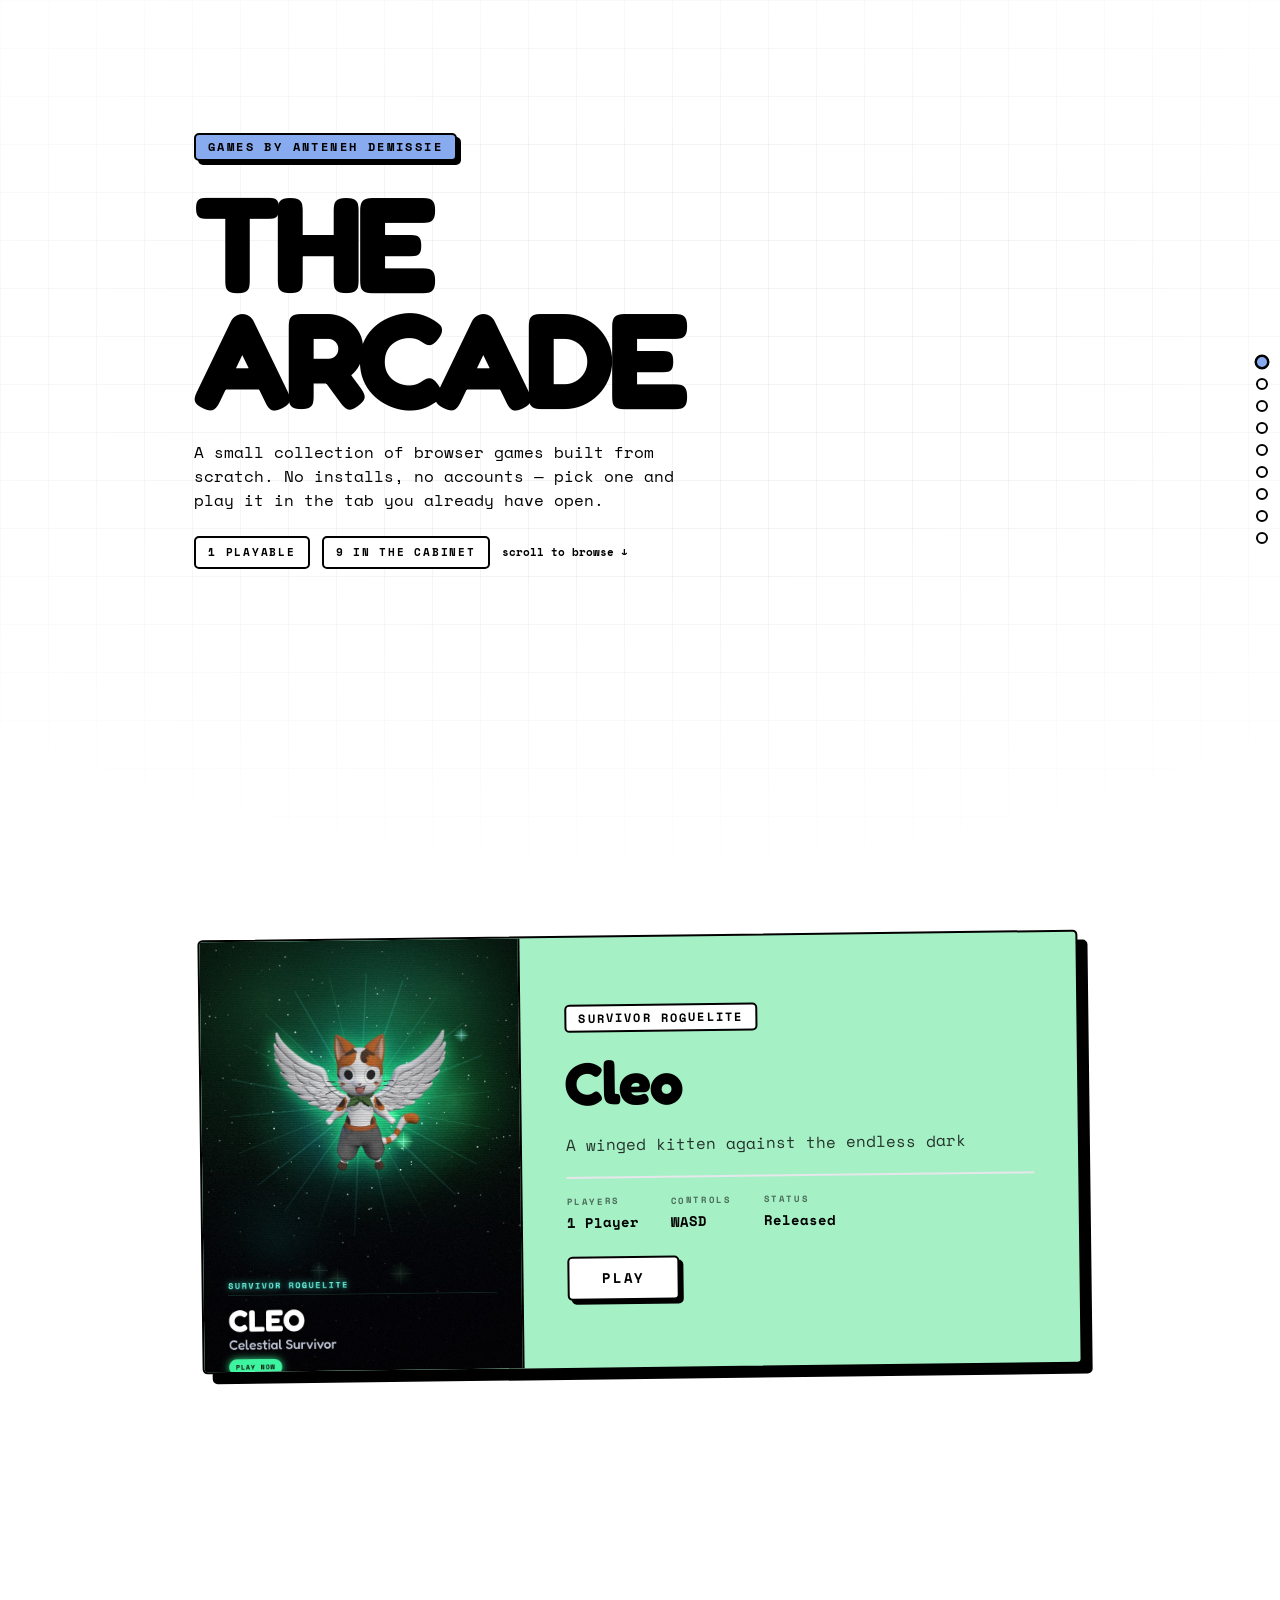
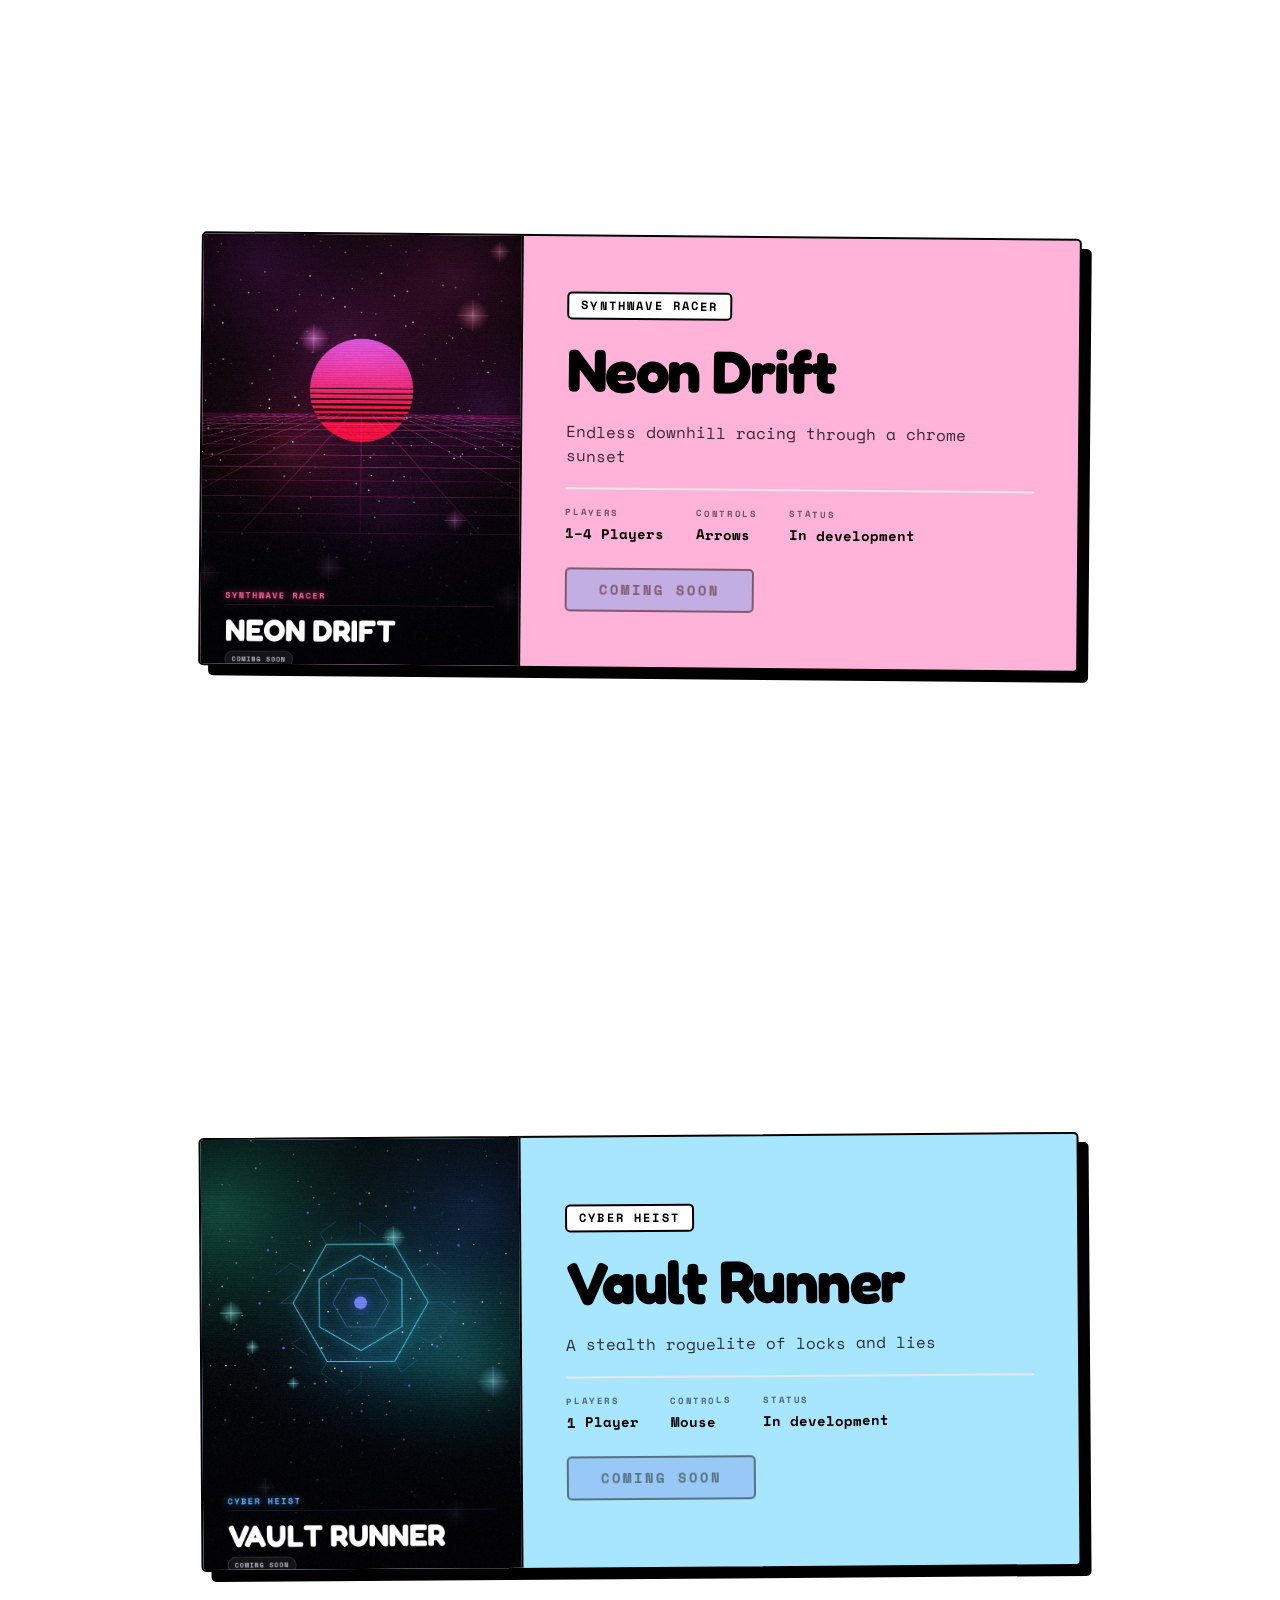
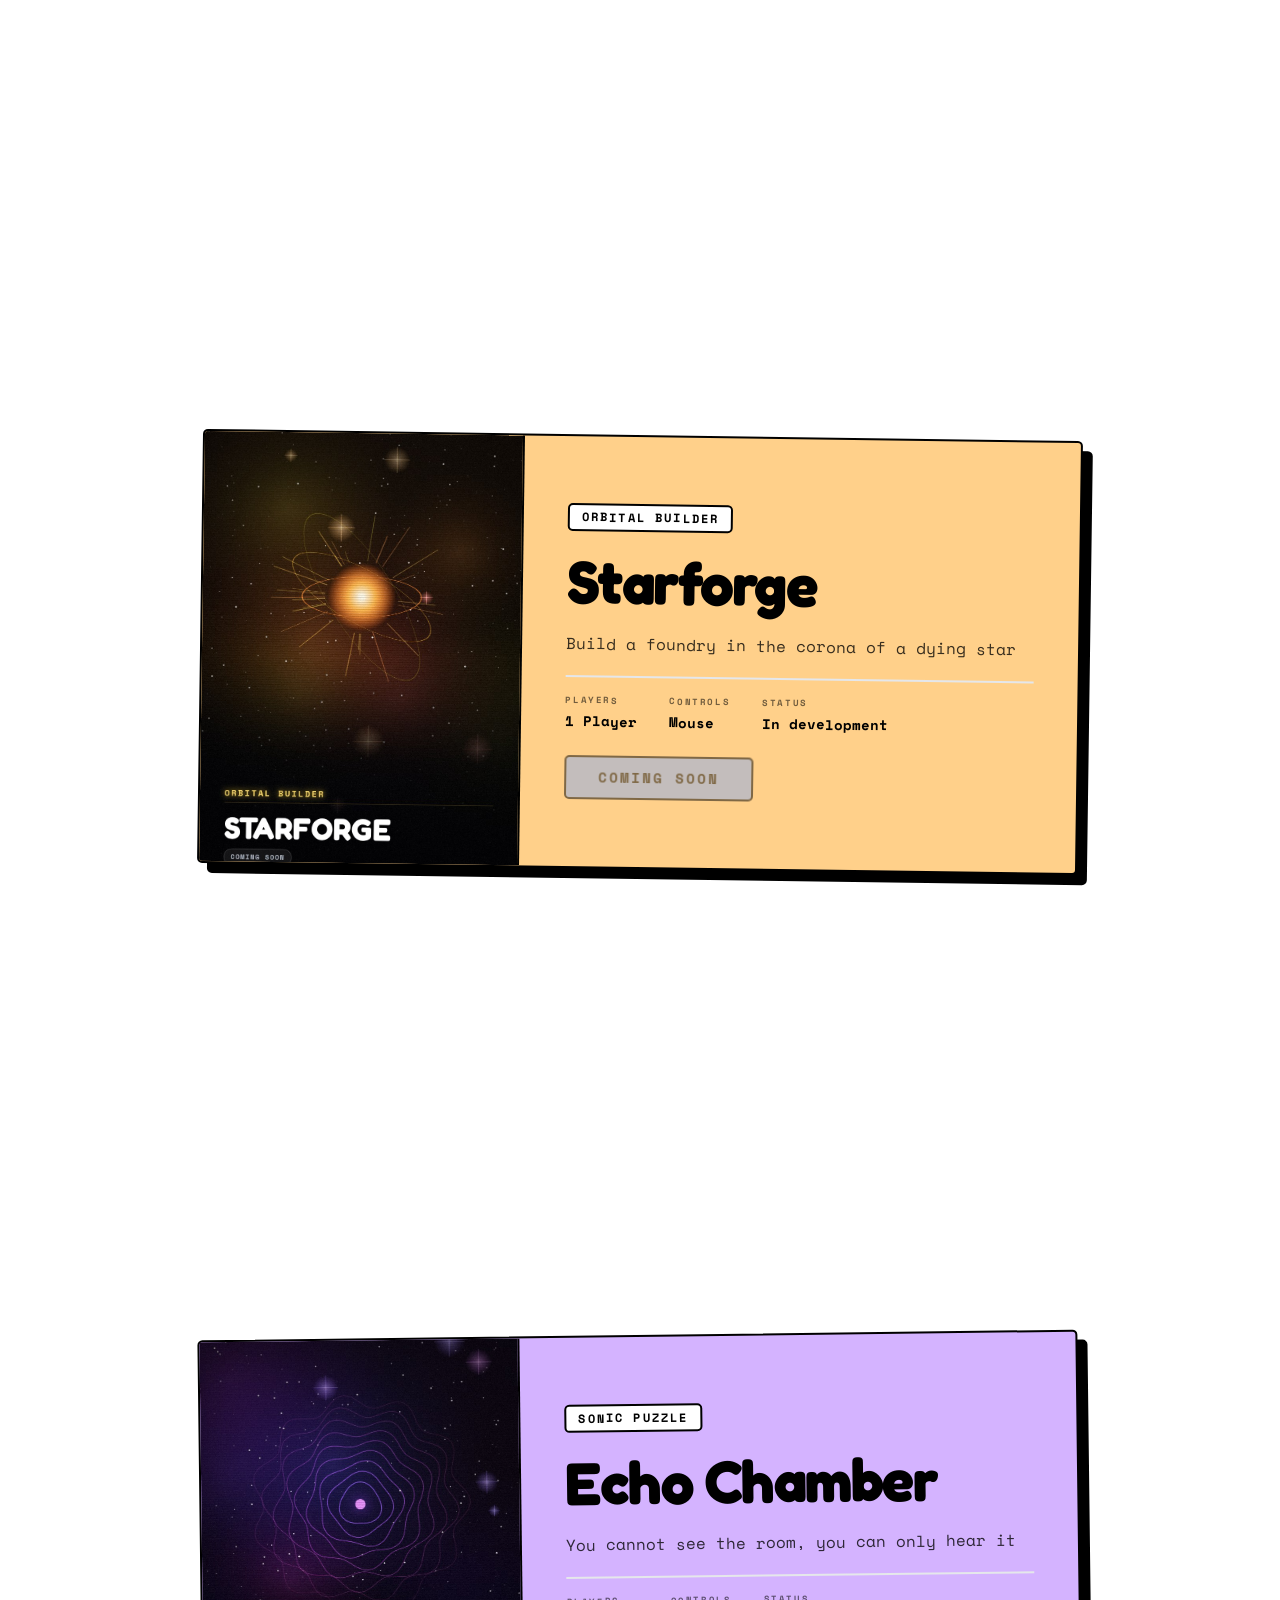
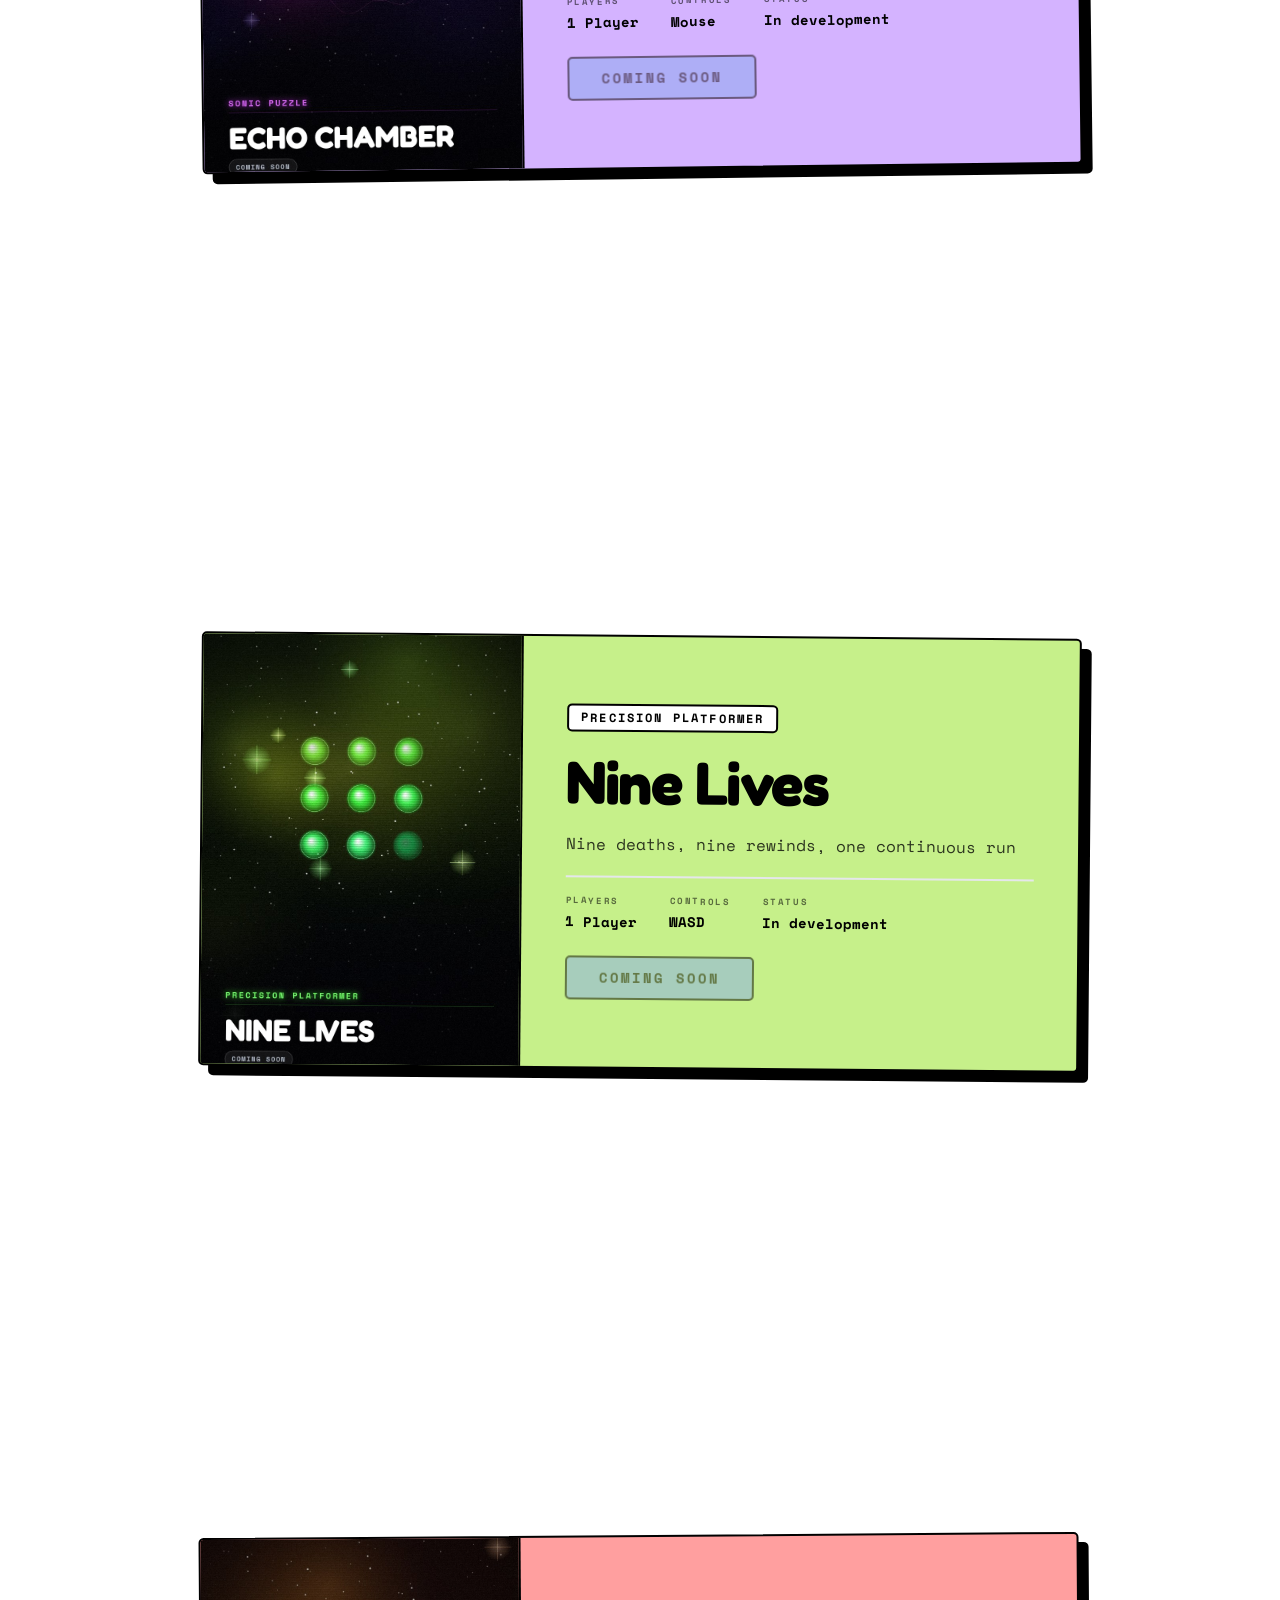
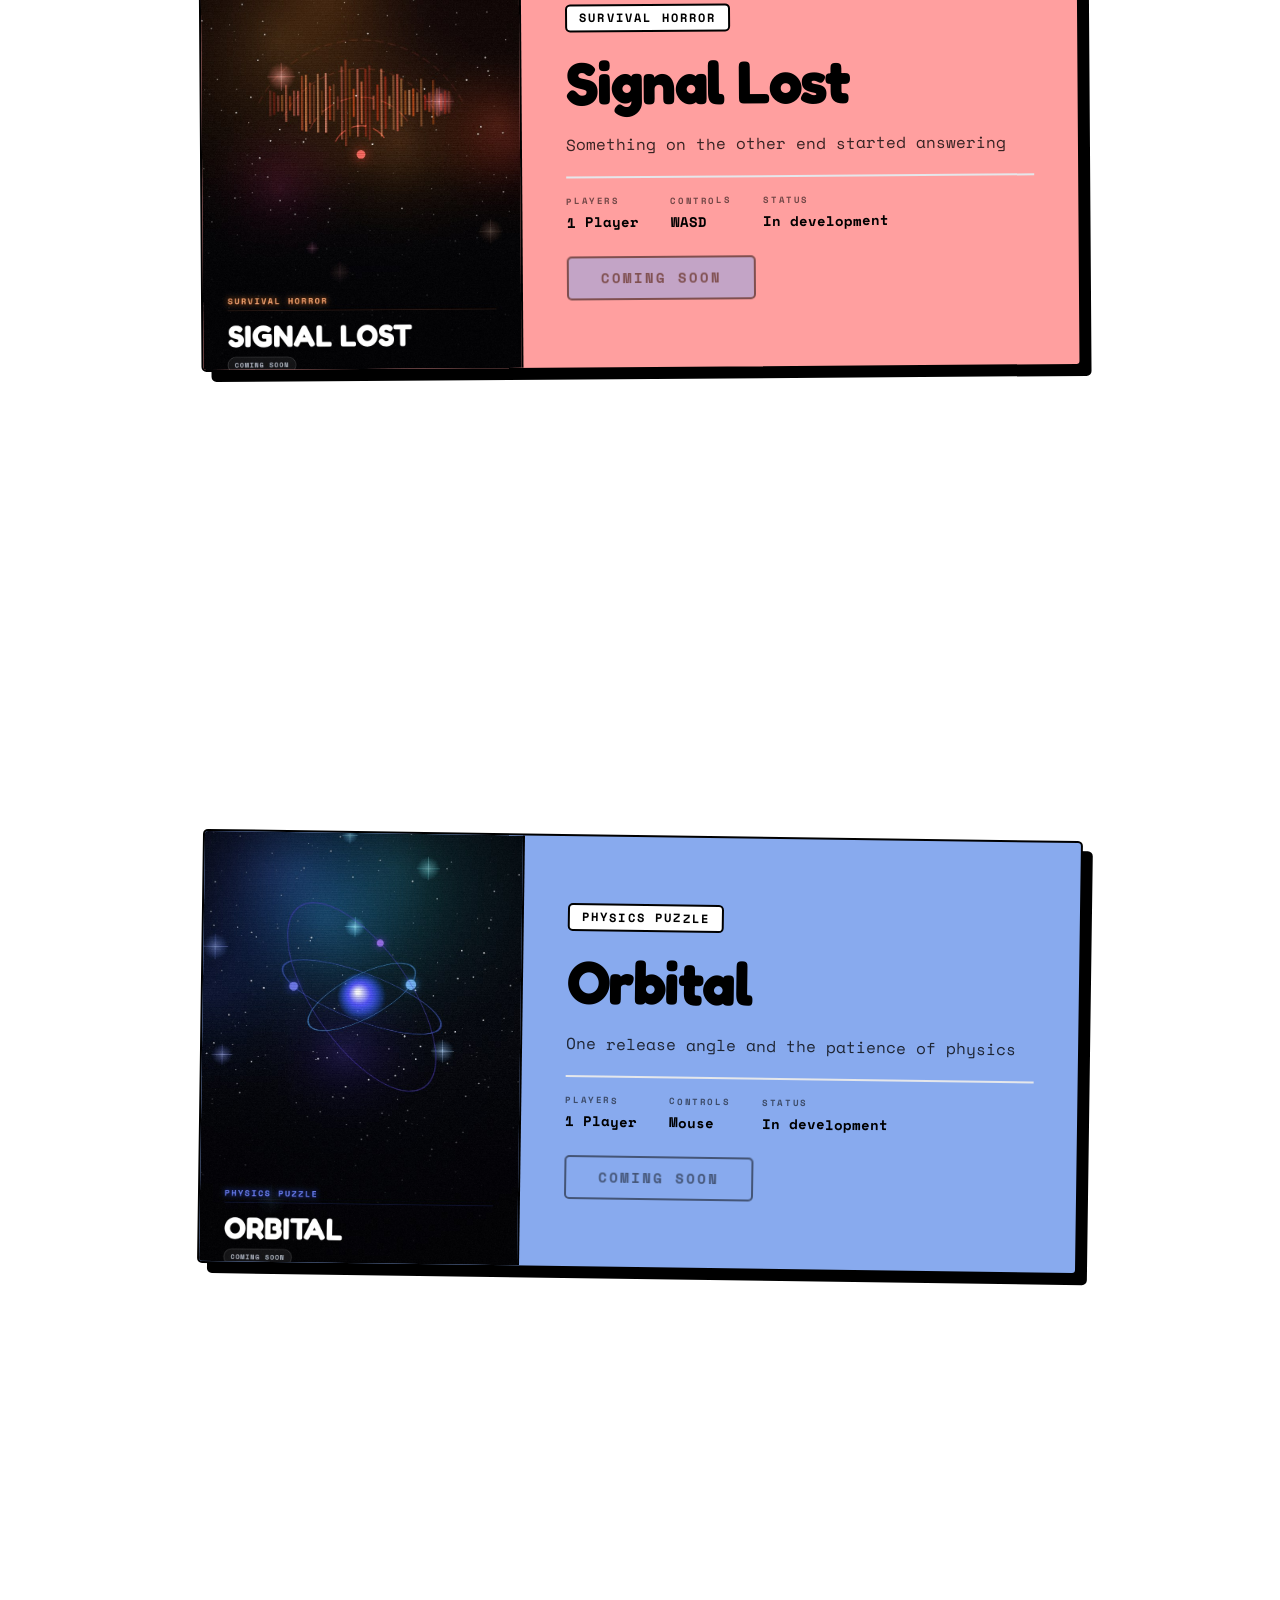
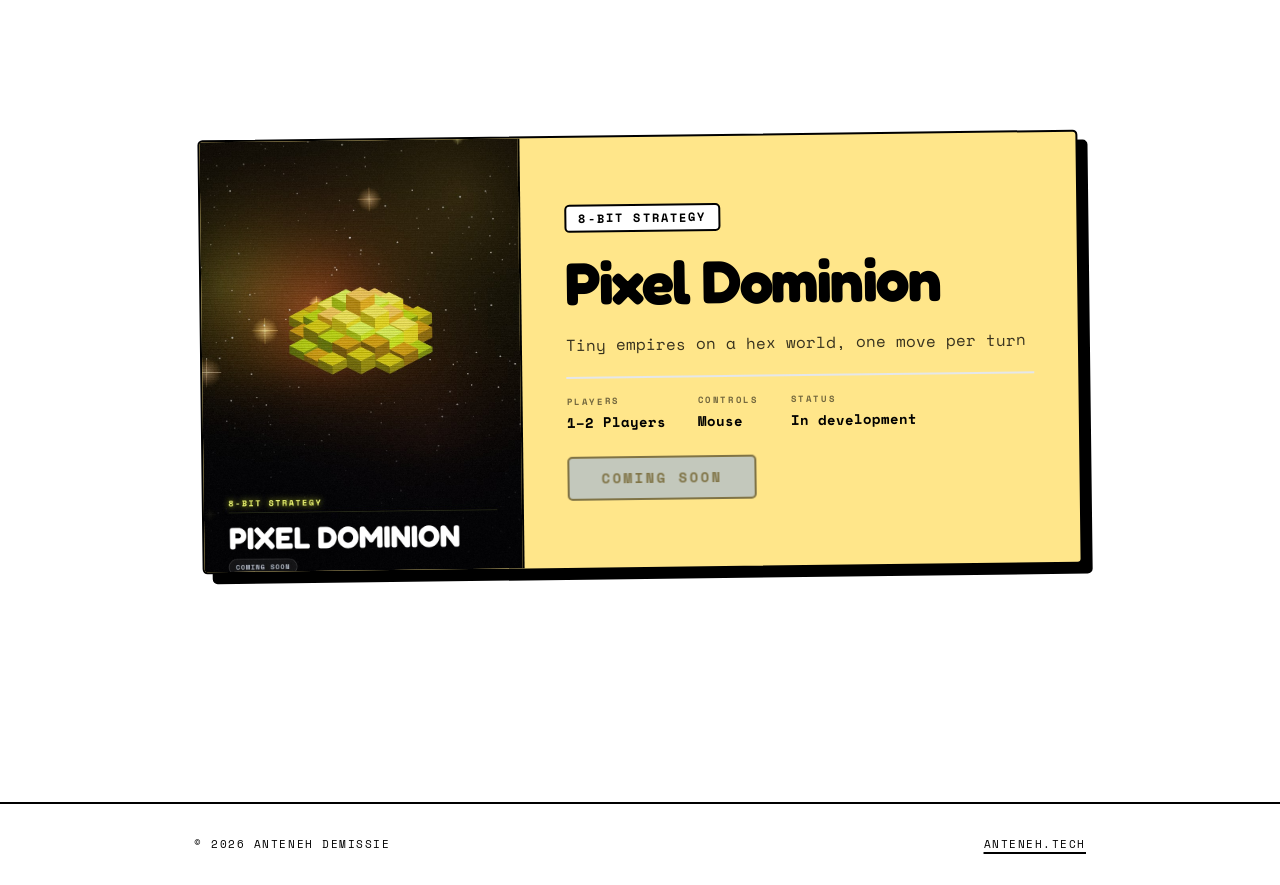
==== index.html @ 8158a653 "Add Games-site (Next.js static export)" ====
<!DOCTYPE html><html lang="en" class="display_b7600e5-module__IhU_Hq__variable body_e71cb86-module__izMm3a__variable"><head><meta charSet="utf-8"/><meta name="viewport" content="width=device-width, initial-scale=1"/><link rel="preload" href="/_next/static/media/Fredoka_500-s.p.32igyh3v2qckk.woff2" as="font" crossorigin="" type="font/woff2"/><link rel="preload" href="/_next/static/media/Fredoka_600-s.p.3qd093b_yvgag.woff2" as="font" crossorigin="" type="font/woff2"/><link rel="preload" href="/_next/static/media/Fredoka_700-s.p.2vleai5b5ee35.woff2" as="font" crossorigin="" type="font/woff2"/><link rel="preload" href="/_next/static/media/SpaceMono_400-s.p.37_1qewfwlumh.woff2" as="font" crossorigin="" type="font/woff2"/><link rel="preload" href="/_next/static/media/SpaceMono_700-s.p.3dmnla43cklex.woff2" as="font" crossorigin="" type="font/woff2"/><link rel="preload" as="image" href="/covers/bonk.jpg"/><link rel="stylesheet" href="/_next/static/chunks/3inchv_a5b2ms.css" data-precedence="next"/><link rel="preload" as="script" fetchPriority="low" href="/_next/static/chunks/3ll07n217cgxf.js"/><script src="/_next/static/chunks/09h_hm4i2tnh3.js" async=""></script><script src="/_next/static/chunks/2f2fxg_o_8ef4.js" async=""></script><script src="/_next/static/chunks/turbopack-3u8aiyi7rcvzd.js" async=""></script><script src="/_next/static/chunks/1d4h-sglyo8ft.js" async=""></script><script src="/_next/static/chunks/14mumt5_n0xhi.js" async=""></script><script src="/_next/static/chunks/21x4z9zp4m24j.js" async=""></script><meta name="next-size-adjust" content=""/><meta name="theme-color" content="#ffffff"/><meta name="color-scheme" content="light"/><title>The Arcade — Anteneh Demissie</title><meta name="description" content="A small collection of browser games built from scratch. No installs, no accounts — pick one and play it in the tab you already have open."/><meta property="og:title" content="The Arcade — Anteneh Demissie"/><meta property="og:description" content="A small collection of browser games built from scratch. Pick one and play it in the tab you already have open."/><meta property="og:url" content="https://games.anteneh.tech/"/><meta property="og:site_name" content="The Arcade"/><meta property="og:image" content="https://games.anteneh.tech/og.png"/><meta property="og:image:width" content="1200"/><meta property="og:image:height" content="630"/><meta property="og:type" content="website"/><meta name="twitter:card" content="summary_large_image"/><meta name="twitter:title" content="The Arcade — Anteneh Demissie"/><meta name="twitter:description" content="A small collection of browser games built from scratch."/><meta name="twitter:image" content="https://games.anteneh.tech/og.png"/><link rel="icon" href="/icon.svg"/><script src="/_next/static/chunks/0cz1d0mv5g_q7.js" noModule=""></script></head><body class="bg-white font-body antialiased"><div hidden=""><!--$--><!--/$--></div><main class="relative"><header class="relative z-10 mx-auto flex min-h-[78svh] max-w-[940px] flex-col justify-center gap-6 px-5 py-16 md:px-6"><span class="w-fit rounded-base border-2 border-border bg-main px-3 py-1 font-body text-[10px] font-bold uppercase tracking-[0.2em] text-mtext shadow-shadow md:text-xs">Games by Anteneh Demissie</span><h1 class="font-display text-[clamp(3rem,13vw,8.5rem)] font-heading leading-[0.85] tracking-tighter text-text">THE<br/>ARCADE</h1><p class="max-w-[52ch] font-body text-sm leading-relaxed text-text/70 md:text-base">A small collection of browser games built from scratch. No installs, no accounts — pick one and play it in the tab you already have open.</p><div class="flex flex-wrap items-center gap-3 font-body text-[11px] font-bold uppercase tracking-[0.16em]"><span class="rounded-base border-2 border-border bg-bw px-3 py-1.5">1<!-- --> playable</span><span class="rounded-base border-2 border-border bg-bw px-3 py-1.5">9<!-- --> in the cabinet</span><span class="text-text/45 normal-case tracking-normal">scroll to browse ↓</span></div></header><div class="relative z-10 min-h-screen"><div id="card-0" class="h-svh flex items-center justify-center sticky top-0 px-4 md:px-6"><article class="relative w-full max-w-[880px] overflow-hidden rounded-base      border-2 border-border shadow-card transition-transform duration-300      hover:-translate-y-1" style="background-color:#A6F0C6;transform:rotate(-0.7deg)"><div class="grid md:grid-cols-[minmax(0,320px)_1fr]"><div class="relative h-[30svh] min-h-[180px] border-b-2 border-border        md:h-auto md:min-h-[430px] md:border-b-0 md:border-r-2"><img alt="Cleo cover art" decoding="async" data-nimg="fill" class="object-cover object-top md:object-center" style="position:absolute;height:100%;width:100%;left:0;top:0;right:0;bottom:0;color:transparent" src="/covers/bonk.jpg"/></div><div class="flex flex-col justify-center gap-4 p-7 md:gap-5 md:p-11"><span class="w-fit rounded-base border-2 border-border bg-bw px-3 py-1         font-body text-[10px] font-bold uppercase tracking-[0.18em] md:text-xs" style="color:#000000">Survivor Roguelite</span><h2 class="font-display text-4xl font-heading leading-[0.95]         tracking-tight md:text-6xl" style="color:#000000;text-wrap:balance">Cleo</h2><p class="max-w-[46ch] font-body text-sm leading-relaxed md:text-base" style="color:#000000;opacity:0.78">A winged kitten against the endless dark</p><dl class="flex flex-wrap gap-x-8 gap-y-3 border-t-2 border-border/25 pt-4 font-body" style="color:#000000"><div><dt class="text-[9px] font-bold uppercase tracking-[0.18em] opacity-55">Players</dt><dd class="mt-1 text-xs font-bold md:text-sm">1 Player</dd></div><div><dt class="text-[9px] font-bold uppercase tracking-[0.18em] opacity-55">Controls</dt><dd class="mt-1 text-xs font-bold md:text-sm">WASD</dd></div><div><dt class="text-[9px] font-bold uppercase tracking-[0.18em] opacity-55">Status</dt><dd class="mt-1 text-xs font-bold md:text-sm">Released</dd></div></dl><div class="mt-1 flex items-center gap-4"><button class="inline-flex items-center justify-center whitespace-nowrap rounded-base text-sm ring-offset-white transition-all gap-2 [&amp;_svg]:pointer-events-none [&amp;_svg]:size-4 [&amp;_svg]:shrink-0 focus-visible:outline-none focus-visible:ring-2 focus-visible:ring-black focus-visible:ring-offset-2 disabled:pointer-events-none disabled:opacity-50 bg-bw text-text border-2 border-border shadow-shadow hover:translate-x-boxShadowX hover:translate-y-boxShadowY hover:shadow-none h-11 px-8 font-body font-bold tracking-[0.14em]" aria-label="Play Cleo">PLAY</button></div></div></div></article></div><div id="card-1" class="h-svh flex items-center justify-center sticky top-0 px-4 md:px-6"><article class="relative w-full max-w-[880px] overflow-hidden rounded-base      border-2 border-border shadow-card transition-transform duration-300      hover:-translate-y-1" style="background-color:#FFB3D9;transform:rotate(0.5deg)"><div class="grid md:grid-cols-[minmax(0,320px)_1fr]"><div class="relative h-[30svh] min-h-[180px] border-b-2 border-border        md:h-auto md:min-h-[430px] md:border-b-0 md:border-r-2"><img alt="Neon Drift cover art" loading="lazy" decoding="async" data-nimg="fill" class="object-cover object-top md:object-center" style="position:absolute;height:100%;width:100%;left:0;top:0;right:0;bottom:0;color:transparent" src="/covers/neon-drift.jpg"/></div><div class="flex flex-col justify-center gap-4 p-7 md:gap-5 md:p-11"><span class="w-fit rounded-base border-2 border-border bg-bw px-3 py-1         font-body text-[10px] font-bold uppercase tracking-[0.18em] md:text-xs" style="color:#000000">Synthwave Racer</span><h2 class="font-display text-4xl font-heading leading-[0.95]         tracking-tight md:text-6xl" style="color:#000000;text-wrap:balance">Neon Drift</h2><p class="max-w-[46ch] font-body text-sm leading-relaxed md:text-base" style="color:#000000;opacity:0.78">Endless downhill racing through a chrome sunset</p><dl class="flex flex-wrap gap-x-8 gap-y-3 border-t-2 border-border/25 pt-4 font-body" style="color:#000000"><div><dt class="text-[9px] font-bold uppercase tracking-[0.18em] opacity-55">Players</dt><dd class="mt-1 text-xs font-bold md:text-sm">1–4 Players</dd></div><div><dt class="text-[9px] font-bold uppercase tracking-[0.18em] opacity-55">Controls</dt><dd class="mt-1 text-xs font-bold md:text-sm">Arrows</dd></div><div><dt class="text-[9px] font-bold uppercase tracking-[0.18em] opacity-55">Status</dt><dd class="mt-1 text-xs font-bold md:text-sm">In development</dd></div></dl><div class="mt-1 flex items-center gap-4"><button class="inline-flex items-center justify-center whitespace-nowrap rounded-base text-sm ring-offset-white transition-all gap-2 [&amp;_svg]:pointer-events-none [&amp;_svg]:size-4 [&amp;_svg]:shrink-0 focus-visible:outline-none focus-visible:ring-2 focus-visible:ring-black focus-visible:ring-offset-2 disabled:pointer-events-none disabled:opacity-50 text-mtext bg-main border-2 border-border h-11 px-8 font-body font-bold tracking-[0.14em]" disabled="" aria-label="Neon Drift is not released yet">COMING SOON</button></div></div></div></article></div><div id="card-2" class="h-svh flex items-center justify-center sticky top-0 px-4 md:px-6"><article class="relative w-full max-w-[880px] overflow-hidden rounded-base      border-2 border-border shadow-card transition-transform duration-300      hover:-translate-y-1" style="background-color:#A8E6FF;transform:rotate(-0.4deg)"><div class="grid md:grid-cols-[minmax(0,320px)_1fr]"><div class="relative h-[30svh] min-h-[180px] border-b-2 border-border        md:h-auto md:min-h-[430px] md:border-b-0 md:border-r-2"><img alt="Vault Runner cover art" loading="lazy" decoding="async" data-nimg="fill" class="object-cover object-top md:object-center" style="position:absolute;height:100%;width:100%;left:0;top:0;right:0;bottom:0;color:transparent" src="/covers/vault-runner.jpg"/></div><div class="flex flex-col justify-center gap-4 p-7 md:gap-5 md:p-11"><span class="w-fit rounded-base border-2 border-border bg-bw px-3 py-1         font-body text-[10px] font-bold uppercase tracking-[0.18em] md:text-xs" style="color:#000000">Cyber Heist</span><h2 class="font-display text-4xl font-heading leading-[0.95]         tracking-tight md:text-6xl" style="color:#000000;text-wrap:balance">Vault Runner</h2><p class="max-w-[46ch] font-body text-sm leading-relaxed md:text-base" style="color:#000000;opacity:0.78">A stealth roguelite of locks and lies</p><dl class="flex flex-wrap gap-x-8 gap-y-3 border-t-2 border-border/25 pt-4 font-body" style="color:#000000"><div><dt class="text-[9px] font-bold uppercase tracking-[0.18em] opacity-55">Players</dt><dd class="mt-1 text-xs font-bold md:text-sm">1 Player</dd></div><div><dt class="text-[9px] font-bold uppercase tracking-[0.18em] opacity-55">Controls</dt><dd class="mt-1 text-xs font-bold md:text-sm">Mouse</dd></div><div><dt class="text-[9px] font-bold uppercase tracking-[0.18em] opacity-55">Status</dt><dd class="mt-1 text-xs font-bold md:text-sm">In development</dd></div></dl><div class="mt-1 flex items-center gap-4"><button class="inline-flex items-center justify-center whitespace-nowrap rounded-base text-sm ring-offset-white transition-all gap-2 [&amp;_svg]:pointer-events-none [&amp;_svg]:size-4 [&amp;_svg]:shrink-0 focus-visible:outline-none focus-visible:ring-2 focus-visible:ring-black focus-visible:ring-offset-2 disabled:pointer-events-none disabled:opacity-50 text-mtext bg-main border-2 border-border h-11 px-8 font-body font-bold tracking-[0.14em]" disabled="" aria-label="Vault Runner is not released yet">COMING SOON</button></div></div></div></article></div><div id="card-3" class="h-svh flex items-center justify-center sticky top-0 px-4 md:px-6"><article class="relative w-full max-w-[880px] overflow-hidden rounded-base      border-2 border-border shadow-card transition-transform duration-300      hover:-translate-y-1" style="background-color:#FFD08A;transform:rotate(0.8deg)"><div class="grid md:grid-cols-[minmax(0,320px)_1fr]"><div class="relative h-[30svh] min-h-[180px] border-b-2 border-border        md:h-auto md:min-h-[430px] md:border-b-0 md:border-r-2"><img alt="Starforge cover art" loading="lazy" decoding="async" data-nimg="fill" class="object-cover object-top md:object-center" style="position:absolute;height:100%;width:100%;left:0;top:0;right:0;bottom:0;color:transparent" src="/covers/starforge.jpg"/></div><div class="flex flex-col justify-center gap-4 p-7 md:gap-5 md:p-11"><span class="w-fit rounded-base border-2 border-border bg-bw px-3 py-1         font-body text-[10px] font-bold uppercase tracking-[0.18em] md:text-xs" style="color:#000000">Orbital Builder</span><h2 class="font-display text-4xl font-heading leading-[0.95]         tracking-tight md:text-6xl" style="color:#000000;text-wrap:balance">Starforge</h2><p class="max-w-[46ch] font-body text-sm leading-relaxed md:text-base" style="color:#000000;opacity:0.78">Build a foundry in the corona of a dying star</p><dl class="flex flex-wrap gap-x-8 gap-y-3 border-t-2 border-border/25 pt-4 font-body" style="color:#000000"><div><dt class="text-[9px] font-bold uppercase tracking-[0.18em] opacity-55">Players</dt><dd class="mt-1 text-xs font-bold md:text-sm">1 Player</dd></div><div><dt class="text-[9px] font-bold uppercase tracking-[0.18em] opacity-55">Controls</dt><dd class="mt-1 text-xs font-bold md:text-sm">Mouse</dd></div><div><dt class="text-[9px] font-bold uppercase tracking-[0.18em] opacity-55">Status</dt><dd class="mt-1 text-xs font-bold md:text-sm">In development</dd></div></dl><div class="mt-1 flex items-center gap-4"><button class="inline-flex items-center justify-center whitespace-nowrap rounded-base text-sm ring-offset-white transition-all gap-2 [&amp;_svg]:pointer-events-none [&amp;_svg]:size-4 [&amp;_svg]:shrink-0 focus-visible:outline-none focus-visible:ring-2 focus-visible:ring-black focus-visible:ring-offset-2 disabled:pointer-events-none disabled:opacity-50 text-mtext bg-main border-2 border-border h-11 px-8 font-body font-bold tracking-[0.14em]" disabled="" aria-label="Starforge is not released yet">COMING SOON</button></div></div></div></article></div><div id="card-4" class="h-svh flex items-center justify-center sticky top-0 px-4 md:px-6"><article class="relative w-full max-w-[880px] overflow-hidden rounded-base      border-2 border-border shadow-card transition-transform duration-300      hover:-translate-y-1" style="background-color:#D4B3FF;transform:rotate(-0.7deg)"><div class="grid md:grid-cols-[minmax(0,320px)_1fr]"><div class="relative h-[30svh] min-h-[180px] border-b-2 border-border        md:h-auto md:min-h-[430px] md:border-b-0 md:border-r-2"><img alt="Echo Chamber cover art" loading="lazy" decoding="async" data-nimg="fill" class="object-cover object-top md:object-center" style="position:absolute;height:100%;width:100%;left:0;top:0;right:0;bottom:0;color:transparent" src="/covers/echo-chamber.jpg"/></div><div class="flex flex-col justify-center gap-4 p-7 md:gap-5 md:p-11"><span class="w-fit rounded-base border-2 border-border bg-bw px-3 py-1         font-body text-[10px] font-bold uppercase tracking-[0.18em] md:text-xs" style="color:#000000">Sonic Puzzle</span><h2 class="font-display text-4xl font-heading leading-[0.95]         tracking-tight md:text-6xl" style="color:#000000;text-wrap:balance">Echo Chamber</h2><p class="max-w-[46ch] font-body text-sm leading-relaxed md:text-base" style="color:#000000;opacity:0.78">You cannot see the room, you can only hear it</p><dl class="flex flex-wrap gap-x-8 gap-y-3 border-t-2 border-border/25 pt-4 font-body" style="color:#000000"><div><dt class="text-[9px] font-bold uppercase tracking-[0.18em] opacity-55">Players</dt><dd class="mt-1 text-xs font-bold md:text-sm">1 Player</dd></div><div><dt class="text-[9px] font-bold uppercase tracking-[0.18em] opacity-55">Controls</dt><dd class="mt-1 text-xs font-bold md:text-sm">Mouse</dd></div><div><dt class="text-[9px] font-bold uppercase tracking-[0.18em] opacity-55">Status</dt><dd class="mt-1 text-xs font-bold md:text-sm">In development</dd></div></dl><div class="mt-1 flex items-center gap-4"><button class="inline-flex items-center justify-center whitespace-nowrap rounded-base text-sm ring-offset-white transition-all gap-2 [&amp;_svg]:pointer-events-none [&amp;_svg]:size-4 [&amp;_svg]:shrink-0 focus-visible:outline-none focus-visible:ring-2 focus-visible:ring-black focus-visible:ring-offset-2 disabled:pointer-events-none disabled:opacity-50 text-mtext bg-main border-2 border-border h-11 px-8 font-body font-bold tracking-[0.14em]" disabled="" aria-label="Echo Chamber is not released yet">COMING SOON</button></div></div></div></article></div><div id="card-5" class="h-svh flex items-center justify-center sticky top-0 px-4 md:px-6"><article class="relative w-full max-w-[880px] overflow-hidden rounded-base      border-2 border-border shadow-card transition-transform duration-300      hover:-translate-y-1" style="background-color:#C6F08A;transform:rotate(0.5deg)"><div class="grid md:grid-cols-[minmax(0,320px)_1fr]"><div class="relative h-[30svh] min-h-[180px] border-b-2 border-border        md:h-auto md:min-h-[430px] md:border-b-0 md:border-r-2"><img alt="Nine Lives cover art" loading="lazy" decoding="async" data-nimg="fill" class="object-cover object-top md:object-center" style="position:absolute;height:100%;width:100%;left:0;top:0;right:0;bottom:0;color:transparent" src="/covers/nine-lives.jpg"/></div><div class="flex flex-col justify-center gap-4 p-7 md:gap-5 md:p-11"><span class="w-fit rounded-base border-2 border-border bg-bw px-3 py-1         font-body text-[10px] font-bold uppercase tracking-[0.18em] md:text-xs" style="color:#000000">Precision Platformer</span><h2 class="font-display text-4xl font-heading leading-[0.95]         tracking-tight md:text-6xl" style="color:#000000;text-wrap:balance">Nine Lives</h2><p class="max-w-[46ch] font-body text-sm leading-relaxed md:text-base" style="color:#000000;opacity:0.78">Nine deaths, nine rewinds, one continuous run</p><dl class="flex flex-wrap gap-x-8 gap-y-3 border-t-2 border-border/25 pt-4 font-body" style="color:#000000"><div><dt class="text-[9px] font-bold uppercase tracking-[0.18em] opacity-55">Players</dt><dd class="mt-1 text-xs font-bold md:text-sm">1 Player</dd></div><div><dt class="text-[9px] font-bold uppercase tracking-[0.18em] opacity-55">Controls</dt><dd class="mt-1 text-xs font-bold md:text-sm">WASD</dd></div><div><dt class="text-[9px] font-bold uppercase tracking-[0.18em] opacity-55">Status</dt><dd class="mt-1 text-xs font-bold md:text-sm">In development</dd></div></dl><div class="mt-1 flex items-center gap-4"><button class="inline-flex items-center justify-center whitespace-nowrap rounded-base text-sm ring-offset-white transition-all gap-2 [&amp;_svg]:pointer-events-none [&amp;_svg]:size-4 [&amp;_svg]:shrink-0 focus-visible:outline-none focus-visible:ring-2 focus-visible:ring-black focus-visible:ring-offset-2 disabled:pointer-events-none disabled:opacity-50 text-mtext bg-main border-2 border-border h-11 px-8 font-body font-bold tracking-[0.14em]" disabled="" aria-label="Nine Lives is not released yet">COMING SOON</button></div></div></div></article></div><div id="card-6" class="h-svh flex items-center justify-center sticky top-0 px-4 md:px-6"><article class="relative w-full max-w-[880px] overflow-hidden rounded-base      border-2 border-border shadow-card transition-transform duration-300      hover:-translate-y-1" style="background-color:#FF9F9F;transform:rotate(-0.4deg)"><div class="grid md:grid-cols-[minmax(0,320px)_1fr]"><div class="relative h-[30svh] min-h-[180px] border-b-2 border-border        md:h-auto md:min-h-[430px] md:border-b-0 md:border-r-2"><img alt="Signal Lost cover art" loading="lazy" decoding="async" data-nimg="fill" class="object-cover object-top md:object-center" style="position:absolute;height:100%;width:100%;left:0;top:0;right:0;bottom:0;color:transparent" src="/covers/signal-lost.jpg"/></div><div class="flex flex-col justify-center gap-4 p-7 md:gap-5 md:p-11"><span class="w-fit rounded-base border-2 border-border bg-bw px-3 py-1         font-body text-[10px] font-bold uppercase tracking-[0.18em] md:text-xs" style="color:#000000">Survival Horror</span><h2 class="font-display text-4xl font-heading leading-[0.95]         tracking-tight md:text-6xl" style="color:#000000;text-wrap:balance">Signal Lost</h2><p class="max-w-[46ch] font-body text-sm leading-relaxed md:text-base" style="color:#000000;opacity:0.78">Something on the other end started answering</p><dl class="flex flex-wrap gap-x-8 gap-y-3 border-t-2 border-border/25 pt-4 font-body" style="color:#000000"><div><dt class="text-[9px] font-bold uppercase tracking-[0.18em] opacity-55">Players</dt><dd class="mt-1 text-xs font-bold md:text-sm">1 Player</dd></div><div><dt class="text-[9px] font-bold uppercase tracking-[0.18em] opacity-55">Controls</dt><dd class="mt-1 text-xs font-bold md:text-sm">WASD</dd></div><div><dt class="text-[9px] font-bold uppercase tracking-[0.18em] opacity-55">Status</dt><dd class="mt-1 text-xs font-bold md:text-sm">In development</dd></div></dl><div class="mt-1 flex items-center gap-4"><button class="inline-flex items-center justify-center whitespace-nowrap rounded-base text-sm ring-offset-white transition-all gap-2 [&amp;_svg]:pointer-events-none [&amp;_svg]:size-4 [&amp;_svg]:shrink-0 focus-visible:outline-none focus-visible:ring-2 focus-visible:ring-black focus-visible:ring-offset-2 disabled:pointer-events-none disabled:opacity-50 text-mtext bg-main border-2 border-border h-11 px-8 font-body font-bold tracking-[0.14em]" disabled="" aria-label="Signal Lost is not released yet">COMING SOON</button></div></div></div></article></div><div id="card-7" class="h-svh flex items-center justify-center sticky top-0 px-4 md:px-6"><article class="relative w-full max-w-[880px] overflow-hidden rounded-base      border-2 border-border shadow-card transition-transform duration-300      hover:-translate-y-1" style="background-color:#88AAEE;transform:rotate(0.8deg)"><div class="grid md:grid-cols-[minmax(0,320px)_1fr]"><div class="relative h-[30svh] min-h-[180px] border-b-2 border-border        md:h-auto md:min-h-[430px] md:border-b-0 md:border-r-2"><img alt="Orbital cover art" loading="lazy" decoding="async" data-nimg="fill" class="object-cover object-top md:object-center" style="position:absolute;height:100%;width:100%;left:0;top:0;right:0;bottom:0;color:transparent" src="/covers/orbital.jpg"/></div><div class="flex flex-col justify-center gap-4 p-7 md:gap-5 md:p-11"><span class="w-fit rounded-base border-2 border-border bg-bw px-3 py-1         font-body text-[10px] font-bold uppercase tracking-[0.18em] md:text-xs" style="color:#000000">Physics Puzzle</span><h2 class="font-display text-4xl font-heading leading-[0.95]         tracking-tight md:text-6xl" style="color:#000000;text-wrap:balance">Orbital</h2><p class="max-w-[46ch] font-body text-sm leading-relaxed md:text-base" style="color:#000000;opacity:0.78">One release angle and the patience of physics</p><dl class="flex flex-wrap gap-x-8 gap-y-3 border-t-2 border-border/25 pt-4 font-body" style="color:#000000"><div><dt class="text-[9px] font-bold uppercase tracking-[0.18em] opacity-55">Players</dt><dd class="mt-1 text-xs font-bold md:text-sm">1 Player</dd></div><div><dt class="text-[9px] font-bold uppercase tracking-[0.18em] opacity-55">Controls</dt><dd class="mt-1 text-xs font-bold md:text-sm">Mouse</dd></div><div><dt class="text-[9px] font-bold uppercase tracking-[0.18em] opacity-55">Status</dt><dd class="mt-1 text-xs font-bold md:text-sm">In development</dd></div></dl><div class="mt-1 flex items-center gap-4"><button class="inline-flex items-center justify-center whitespace-nowrap rounded-base text-sm ring-offset-white transition-all gap-2 [&amp;_svg]:pointer-events-none [&amp;_svg]:size-4 [&amp;_svg]:shrink-0 focus-visible:outline-none focus-visible:ring-2 focus-visible:ring-black focus-visible:ring-offset-2 disabled:pointer-events-none disabled:opacity-50 text-mtext bg-main border-2 border-border h-11 px-8 font-body font-bold tracking-[0.14em]" disabled="" aria-label="Orbital is not released yet">COMING SOON</button></div></div></div></article></div><div id="card-8" class="h-svh flex items-center justify-center sticky top-0 px-4 md:px-6"><article class="relative w-full max-w-[880px] overflow-hidden rounded-base      border-2 border-border shadow-card transition-transform duration-300      hover:-translate-y-1" style="background-color:#FFE68A;transform:rotate(-0.7deg)"><div class="grid md:grid-cols-[minmax(0,320px)_1fr]"><div class="relative h-[30svh] min-h-[180px] border-b-2 border-border        md:h-auto md:min-h-[430px] md:border-b-0 md:border-r-2"><img alt="Pixel Dominion cover art" loading="lazy" decoding="async" data-nimg="fill" class="object-cover object-top md:object-center" style="position:absolute;height:100%;width:100%;left:0;top:0;right:0;bottom:0;color:transparent" src="/covers/pixel-dominion.jpg"/></div><div class="flex flex-col justify-center gap-4 p-7 md:gap-5 md:p-11"><span class="w-fit rounded-base border-2 border-border bg-bw px-3 py-1         font-body text-[10px] font-bold uppercase tracking-[0.18em] md:text-xs" style="color:#000000">8-Bit Strategy</span><h2 class="font-display text-4xl font-heading leading-[0.95]         tracking-tight md:text-6xl" style="color:#000000;text-wrap:balance">Pixel Dominion</h2><p class="max-w-[46ch] font-body text-sm leading-relaxed md:text-base" style="color:#000000;opacity:0.78">Tiny empires on a hex world, one move per turn</p><dl class="flex flex-wrap gap-x-8 gap-y-3 border-t-2 border-border/25 pt-4 font-body" style="color:#000000"><div><dt class="text-[9px] font-bold uppercase tracking-[0.18em] opacity-55">Players</dt><dd class="mt-1 text-xs font-bold md:text-sm">1–2 Players</dd></div><div><dt class="text-[9px] font-bold uppercase tracking-[0.18em] opacity-55">Controls</dt><dd class="mt-1 text-xs font-bold md:text-sm">Mouse</dd></div><div><dt class="text-[9px] font-bold uppercase tracking-[0.18em] opacity-55">Status</dt><dd class="mt-1 text-xs font-bold md:text-sm">In development</dd></div></dl><div class="mt-1 flex items-center gap-4"><button class="inline-flex items-center justify-center whitespace-nowrap rounded-base text-sm ring-offset-white transition-all gap-2 [&amp;_svg]:pointer-events-none [&amp;_svg]:size-4 [&amp;_svg]:shrink-0 focus-visible:outline-none focus-visible:ring-2 focus-visible:ring-black focus-visible:ring-offset-2 disabled:pointer-events-none disabled:opacity-50 text-mtext bg-main border-2 border-border h-11 px-8 font-body font-bold tracking-[0.14em]" disabled="" aria-label="Pixel Dominion is not released yet">COMING SOON</button></div></div></div></article></div></div><nav aria-label="Jump to game" class="fixed right-3 top-1/2 z-30 hidden -translate-y-1/2 flex-col gap-2.5 md:flex"><button aria-label="Go to game 1" aria-current="true" class="h-3 w-3 rounded-full border-2 border-border transition-all
						focus-visible:outline-none focus-visible:ring-2 focus-visible:ring-black
						focus-visible:ring-offset-2 scale-125 bg-main"></button><button aria-label="Go to game 2" aria-current="false" class="h-3 w-3 rounded-full border-2 border-border transition-all
						focus-visible:outline-none focus-visible:ring-2 focus-visible:ring-black
						focus-visible:ring-offset-2 bg-bw hover:bg-main/50"></button><button aria-label="Go to game 3" aria-current="false" class="h-3 w-3 rounded-full border-2 border-border transition-all
						focus-visible:outline-none focus-visible:ring-2 focus-visible:ring-black
						focus-visible:ring-offset-2 bg-bw hover:bg-main/50"></button><button aria-label="Go to game 4" aria-current="false" class="h-3 w-3 rounded-full border-2 border-border transition-all
						focus-visible:outline-none focus-visible:ring-2 focus-visible:ring-black
						focus-visible:ring-offset-2 bg-bw hover:bg-main/50"></button><button aria-label="Go to game 5" aria-current="false" class="h-3 w-3 rounded-full border-2 border-border transition-all
						focus-visible:outline-none focus-visible:ring-2 focus-visible:ring-black
						focus-visible:ring-offset-2 bg-bw hover:bg-main/50"></button><button aria-label="Go to game 6" aria-current="false" class="h-3 w-3 rounded-full border-2 border-border transition-all
						focus-visible:outline-none focus-visible:ring-2 focus-visible:ring-black
						focus-visible:ring-offset-2 bg-bw hover:bg-main/50"></button><button aria-label="Go to game 7" aria-current="false" class="h-3 w-3 rounded-full border-2 border-border transition-all
						focus-visible:outline-none focus-visible:ring-2 focus-visible:ring-black
						focus-visible:ring-offset-2 bg-bw hover:bg-main/50"></button><button aria-label="Go to game 8" aria-current="false" class="h-3 w-3 rounded-full border-2 border-border transition-all
						focus-visible:outline-none focus-visible:ring-2 focus-visible:ring-black
						focus-visible:ring-offset-2 bg-bw hover:bg-main/50"></button><button aria-label="Go to game 9" aria-current="false" class="h-3 w-3 rounded-full border-2 border-border transition-all
						focus-visible:outline-none focus-visible:ring-2 focus-visible:ring-black
						focus-visible:ring-offset-2 bg-bw hover:bg-main/50"></button></nav><footer class="relative z-10 border-t-2 border-border bg-white"><div class="mx-auto flex max-w-[940px] flex-wrap items-center justify-between gap-3 px-5 py-8 font-body text-[11px] uppercase tracking-[0.14em] text-text/55 md:px-6"><span>© <!-- -->2026<!-- --> Anteneh Demissie</span><a href="https://anteneh.tech" class="underline decoration-2 underline-offset-4 hover:text-text">anteneh.tech</a></div></footer></main><!--$--><!--/$--><script src="/_next/static/chunks/3ll07n217cgxf.js" id="_R_" async=""></script><script>(self.__next_f=self.__next_f||[]).push([0])</script><script>self.__next_f.push([1,"1:\"$Sreact.fragment\"\n2:I[39756,[\"/_next/static/chunks/1d4h-sglyo8ft.js\",\"/_next/static/chunks/14mumt5_n0xhi.js\"],\"default\"]\n3:I[37457,[\"/_next/static/chunks/1d4h-sglyo8ft.js\",\"/_next/static/chunks/14mumt5_n0xhi.js\"],\"default\"]\n4:I[60014,[\"/_next/static/chunks/1d4h-sglyo8ft.js\",\"/_next/static/chunks/14mumt5_n0xhi.js\",\"/_next/static/chunks/21x4z9zp4m24j.js\"],\"Library\"]\n9:I[68027,[\"/_next/static/chunks/1d4h-sglyo8ft.js\",\"/_next/static/chunks/14mumt5_n0xhi.js\"],\"default\",1]\n:HL[\"/_next/static/chunks/3inchv_a5b2ms.css\",\"style\"]\n:HL[\"/_next/static/media/Fredoka_500-s.p.32igyh3v2qckk.woff2\",\"font\",{\"crossOrigin\":\"\",\"type\":\"font/woff2\"}]\n:HL[\"/_next/static/media/Fredoka_600-s.p.3qd093b_yvgag.woff2\",\"font\",{\"crossOrigin\":\"\",\"type\":\"font/woff2\"}]\n:HL[\"/_next/static/media/Fredoka_700-s.p.2vleai5b5ee35.woff2\",\"font\",{\"crossOrigin\":\"\",\"type\":\"font/woff2\"}]\n:HL[\"/_next/static/media/SpaceMono_400-s.p.37_1qewfwlumh.woff2\",\"font\",{\"crossOrigin\":\"\",\"type\":\"font/woff2\"}]\n:HL[\"/_next/static/media/SpaceMono_700-s.p.3dmnla43cklex.woff2\",\"font\",{\"crossOrigin\":\"\",\"type\":\"font/woff2\"}]\n"])</script><script>self.__next_f.push([1,"0:{\"P\":null,\"c\":[\"\",\"\"],\"q\":\"\",\"i\":false,\"f\":[[[\"\",{\"children\":[\"__PAGE__\",{}]},\"$undefined\",\"$undefined\",16],[[\"$\",\"$1\",\"c\",{\"children\":[[[\"$\",\"link\",\"0\",{\"rel\":\"stylesheet\",\"href\":\"/_next/static/chunks/3inchv_a5b2ms.css\",\"precedence\":\"next\",\"crossOrigin\":\"$undefined\",\"nonce\":\"$undefined\"}],[\"$\",\"script\",\"script-0\",{\"src\":\"/_next/static/chunks/1d4h-sglyo8ft.js\",\"async\":true,\"nonce\":\"$undefined\"}],[\"$\",\"script\",\"script-1\",{\"src\":\"/_next/static/chunks/14mumt5_n0xhi.js\",\"async\":true,\"nonce\":\"$undefined\"}]],[\"$\",\"html\",null,{\"lang\":\"en\",\"className\":\"display_b7600e5-module__IhU_Hq__variable body_e71cb86-module__izMm3a__variable\",\"children\":[\"$\",\"body\",null,{\"className\":\"bg-white font-body antialiased\",\"children\":[\"$\",\"$L2\",null,{\"parallelRouterKey\":\"children\",\"error\":\"$undefined\",\"errorStyles\":\"$undefined\",\"errorScripts\":\"$undefined\",\"template\":[\"$\",\"$L3\",null,{}],\"templateStyles\":\"$undefined\",\"templateScripts\":\"$undefined\",\"notFound\":[[[\"$\",\"title\",null,{\"children\":\"404: This page could not be found.\"}],[\"$\",\"div\",null,{\"style\":{\"fontFamily\":\"system-ui,\\\"Segoe UI\\\",Roboto,Helvetica,Arial,sans-serif,\\\"Apple Color Emoji\\\",\\\"Segoe UI Emoji\\\"\",\"height\":\"100vh\",\"textAlign\":\"center\",\"display\":\"flex\",\"flexDirection\":\"column\",\"alignItems\":\"center\",\"justifyContent\":\"center\"},\"children\":[\"$\",\"div\",null,{\"children\":[[\"$\",\"style\",null,{\"dangerouslySetInnerHTML\":{\"__html\":\"body{color:#000;background:#fff;margin:0}.next-error-h1{border-right:1px solid rgba(0,0,0,.3)}@media (prefers-color-scheme:dark){body{color:#fff;background:#000}.next-error-h1{border-right:1px solid rgba(255,255,255,.3)}}\"}}],[\"$\",\"h1\",null,{\"className\":\"next-error-h1\",\"style\":{\"display\":\"inline-block\",\"margin\":\"0 20px 0 0\",\"padding\":\"0 23px 0 0\",\"fontSize\":24,\"fontWeight\":500,\"verticalAlign\":\"top\",\"lineHeight\":\"49px\"},\"children\":404}],[\"$\",\"div\",null,{\"style\":{\"display\":\"inline-block\"},\"children\":[\"$\",\"h2\",null,{\"style\":{\"fontSize\":14,\"fontWeight\":400,\"lineHeight\":\"49px\",\"margin\":0},\"children\":\"This page could not be found.\"}]}]]}]}]],[]],\"forbidden\":\"$undefined\",\"unauthorized\":\"$undefined\"}]}]}]]}],{\"children\":[[\"$\",\"$1\",\"c\",{\"children\":[[\"$\",\"main\",null,{\"className\":\"relative\",\"children\":[[\"$\",\"header\",null,{\"className\":\"relative z-10 mx-auto flex min-h-[78svh] max-w-[940px] flex-col justify-center gap-6 px-5 py-16 md:px-6\",\"children\":[[\"$\",\"span\",null,{\"className\":\"w-fit rounded-base border-2 border-border bg-main px-3 py-1 font-body text-[10px] font-bold uppercase tracking-[0.2em] text-mtext shadow-shadow md:text-xs\",\"children\":\"Games by Anteneh Demissie\"}],[\"$\",\"h1\",null,{\"className\":\"font-display text-[clamp(3rem,13vw,8.5rem)] font-heading leading-[0.85] tracking-tighter text-text\",\"children\":[\"THE\",[\"$\",\"br\",null,{}],\"ARCADE\"]}],[\"$\",\"p\",null,{\"className\":\"max-w-[52ch] font-body text-sm leading-relaxed text-text/70 md:text-base\",\"children\":\"A small collection of browser games built from scratch. No installs, no accounts — pick one and play it in the tab you already have open.\"}],[\"$\",\"div\",null,{\"className\":\"flex flex-wrap items-center gap-3 font-body text-[11px] font-bold uppercase tracking-[0.16em]\",\"children\":[[\"$\",\"span\",null,{\"className\":\"rounded-base border-2 border-border bg-bw px-3 py-1.5\",\"children\":[1,\" playable\"]}],[\"$\",\"span\",null,{\"className\":\"rounded-base border-2 border-border bg-bw px-3 py-1.5\",\"children\":[9,\" in the cabinet\"]}],[\"$\",\"span\",null,{\"className\":\"text-text/45 normal-case tracking-normal\",\"children\":\"scroll to browse ↓\"}]]}]]}],[\"$\",\"$L4\",null,{\"items\":[{\"title\":\"Cleo\",\"description\":\"A winged kitten against the endless dark\",\"tag\":\"Survivor Roguelite\",\"src\":\"/covers/bonk.jpg\",\"players\":\"1 Player\",\"controls\":\"WASD\",\"link\":\"/bonk/\",\"color\":\"#A6F0C6\",\"textColor\":\"#000000\",\"playable\":true},{\"title\":\"Neon Drift\",\"description\":\"Endless downhill racing through a chrome sunset\",\"tag\":\"Synthwave Racer\",\"src\":\"/covers/neon-drift.jpg\",\"players\":\"1–4 Players\",\"controls\":\"Arrows\",\"link\":\"\",\"color\":\"#FFB3D9\",\"textColor\":\"#000000\"},{\"title\":\"Vault Runner\",\"description\":\"A stealth roguelite of locks and lies\",\"tag\":\"Cyber Heist\",\"src\":\"/covers/vault-runner.jpg\",\"players\":\"1 Player\",\"controls\":\"Mouse\",\"link\":\"\",\"color\":\"#A8E6FF\",\"textColor\":\"#000000\"},{\"title\":\"Starforge\",\"description\":\"Build a foundry in the corona of a dying star\",\"tag\":\"Orbital Builder\",\"src\":\"/covers/starforge.jpg\",\"players\":\"1 Player\",\"controls\":\"Mouse\",\"link\":\"\",\"color\":\"#FFD08A\",\"textColor\":\"#000000\"},{\"title\":\"Echo Chamber\",\"description\":\"You cannot see the room, you can only hear it\",\"tag\":\"Sonic Puzzle\",\"src\":\"/covers/echo-chamber.jpg\",\"players\":\"1 Player\",\"controls\":\"Mouse\",\"link\":\"\",\"color\":\"#D4B3FF\",\"textColor\":\"#000000\"},{\"title\":\"Nine Lives\",\"description\":\"Nine deaths, nine rewinds, one continuous run\",\"tag\":\"Precision Platformer\",\"src\":\"/covers/nine-lives.jpg\",\"players\":\"1 Player\",\"controls\":\"WASD\",\"link\":\"\",\"color\":\"#C6F08A\",\"textColor\":\"#000000\"},{\"title\":\"Signal Lost\",\"description\":\"Something on the other end started answering\",\"tag\":\"Survival Horror\",\"src\":\"/covers/signal-lost.jpg\",\"players\":\"1 Player\",\"controls\":\"WASD\",\"link\":\"\",\"color\":\"#FF9F9F\",\"textColor\":\"#000000\"},{\"title\":\"Orbital\",\"description\":\"One release angle and the patience of physics\",\"tag\":\"Physics Puzzle\",\"src\":\"/covers/orbital.jpg\",\"players\":\"1 Player\",\"controls\":\"Mouse\",\"link\":\"\",\"color\":\"#88AAEE\",\"textColor\":\"#000000\"},{\"title\":\"Pixel Dominion\",\"description\":\"Tiny empires on a hex world, one move per turn\",\"tag\":\"8-Bit Strategy\",\"src\":\"/covers/pixel-dominion.jpg\",\"players\":\"1–2 Players\",\"controls\":\"Mouse\",\"link\":\"\",\"color\":\"#FFE68A\",\"textColor\":\"#000000\"}]}],\"$L5\"]}],[\"$L6\"],\"$L7\"]}],{},null,false,null]},null,false,null],\"$L8\",false]],\"m\":\"$undefined\",\"G\":[\"$9\",[\"$La\"]],\"S\":true,\"h\":null,\"s\":\"$undefined\",\"l\":\"$undefined\",\"p\":\"$undefined\",\"d\":\"$undefined\",\"b\":\"kOrdcSD4zy3alQimjexaP\"}\n"])</script><script>self.__next_f.push([1,"b:I[97367,[\"/_next/static/chunks/1d4h-sglyo8ft.js\",\"/_next/static/chunks/14mumt5_n0xhi.js\"],\"OutletBoundary\"]\nc:\"$Sreact.suspense\"\ne:I[97367,[\"/_next/static/chunks/1d4h-sglyo8ft.js\",\"/_next/static/chunks/14mumt5_n0xhi.js\"],\"ViewportBoundary\"]\n10:I[97367,[\"/_next/static/chunks/1d4h-sglyo8ft.js\",\"/_next/static/chunks/14mumt5_n0xhi.js\"],\"MetadataBoundary\"]\n5:[\"$\",\"footer\",null,{\"className\":\"relative z-10 border-t-2 border-border bg-white\",\"children\":[\"$\",\"div\",null,{\"className\":\"mx-auto flex max-w-[940px] flex-wrap items-center justify-between gap-3 px-5 py-8 font-body text-[11px] uppercase tracking-[0.14em] text-text/55 md:px-6\",\"children\":[[\"$\",\"span\",null,{\"children\":[\"© \",2026,\" Anteneh Demissie\"]}],[\"$\",\"a\",null,{\"href\":\"https://anteneh.tech\",\"className\":\"underline decoration-2 underline-offset-4 hover:text-text\",\"children\":\"anteneh.tech\"}]]}]}]\n6:[\"$\",\"script\",\"script-0\",{\"src\":\"/_next/static/chunks/21x4z9zp4m24j.js\",\"async\":true,\"nonce\":\"$undefined\"}]\n7:[\"$\",\"$Lb\",null,{\"children\":[\"$\",\"$c\",null,{\"name\":\"Next.MetadataOutlet\",\"children\":\"$@d\"}]}]\n8:[\"$\",\"$1\",\"h\",{\"children\":[null,[\"$\",\"$Le\",null,{\"children\":\"$Lf\"}],[\"$\",\"div\",null,{\"hidden\":true,\"children\":[\"$\",\"$L10\",null,{\"children\":[\"$\",\"$c\",null,{\"name\":\"Next.Metadata\",\"children\":\"$L11\"}]}]}],[\"$\",\"meta\",null,{\"name\":\"next-size-adjust\",\"content\":\"\"}]]}]\na:[\"$\",\"link\",\"0\",{\"rel\":\"stylesheet\",\"href\":\"/_next/static/chunks/3inchv_a5b2ms.css\",\"precedence\":\"next\",\"crossOrigin\":\"$undefined\",\"nonce\":\"$undefined\"}]\n"])</script><script>self.__next_f.push([1,"f:[[\"$\",\"meta\",\"0\",{\"charSet\":\"utf-8\"}],[\"$\",\"meta\",\"1\",{\"name\":\"viewport\",\"content\":\"width=device-width, initial-scale=1\"}],[\"$\",\"meta\",\"2\",{\"name\":\"theme-color\",\"content\":\"#ffffff\"}],[\"$\",\"meta\",\"3\",{\"name\":\"color-scheme\",\"content\":\"light\"}]]\n"])</script><script>self.__next_f.push([1,"12:I[27201,[\"/_next/static/chunks/1d4h-sglyo8ft.js\",\"/_next/static/chunks/14mumt5_n0xhi.js\"],\"IconMark\"]\nd:null\n"])</script><script>self.__next_f.push([1,"11:[[\"$\",\"title\",\"0\",{\"children\":\"The Arcade — Anteneh Demissie\"}],[\"$\",\"meta\",\"1\",{\"name\":\"description\",\"content\":\"A small collection of browser games built from scratch. No installs, no accounts — pick one and play it in the tab you already have open.\"}],[\"$\",\"meta\",\"2\",{\"property\":\"og:title\",\"content\":\"The Arcade — Anteneh Demissie\"}],[\"$\",\"meta\",\"3\",{\"property\":\"og:description\",\"content\":\"A small collection of browser games built from scratch. Pick one and play it in the tab you already have open.\"}],[\"$\",\"meta\",\"4\",{\"property\":\"og:url\",\"content\":\"https://games.anteneh.tech/\"}],[\"$\",\"meta\",\"5\",{\"property\":\"og:site_name\",\"content\":\"The Arcade\"}],[\"$\",\"meta\",\"6\",{\"property\":\"og:image\",\"content\":\"https://games.anteneh.tech/og.png\"}],[\"$\",\"meta\",\"7\",{\"property\":\"og:image:width\",\"content\":\"1200\"}],[\"$\",\"meta\",\"8\",{\"property\":\"og:image:height\",\"content\":\"630\"}],[\"$\",\"meta\",\"9\",{\"property\":\"og:type\",\"content\":\"website\"}],[\"$\",\"meta\",\"10\",{\"name\":\"twitter:card\",\"content\":\"summary_large_image\"}],[\"$\",\"meta\",\"11\",{\"name\":\"twitter:title\",\"content\":\"The Arcade — Anteneh Demissie\"}],[\"$\",\"meta\",\"12\",{\"name\":\"twitter:description\",\"content\":\"A small collection of browser games built from scratch.\"}],[\"$\",\"meta\",\"13\",{\"name\":\"twitter:image\",\"content\":\"https://games.anteneh.tech/og.png\"}],[\"$\",\"link\",\"14\",{\"rel\":\"icon\",\"href\":\"/icon.svg\"}],[\"$\",\"$L12\",\"15\",{}]]\n"])</script></body></html>
---- _next/static/chunks/3inchv_a5b2ms.css ----
@font-face{font-family:display;src:url(../media/Fredoka_500-s.p.32igyh3v2qckk.woff2)format("woff2");font-display:swap;font-weight:500;font-style:normal}@font-face{font-family:display;src:url(../media/Fredoka_600-s.p.3qd093b_yvgag.woff2)format("woff2");font-display:swap;font-weight:600;font-style:normal}@font-face{font-family:display;src:url(../media/Fredoka_700-s.p.2vleai5b5ee35.woff2)format("woff2");font-display:swap;font-weight:700;font-style:normal}@font-face{font-family:display Fallback;src:local(Arial);ascent-override:94.84%;descent-override:22.98%;line-gap-override:0.0%;size-adjust:102.7%}.display_b7600e5-module__IhU_Hq__className{font-family:display,display Fallback}.display_b7600e5-module__IhU_Hq__variable{--font-display:"display", "display Fallback"}
@font-face{font-family:body;src:url(../media/SpaceMono_400-s.p.37_1qewfwlumh.woff2)format("woff2");font-display:swap;font-weight:400;font-style:normal}@font-face{font-family:body;src:url(../media/SpaceMono_700-s.p.3dmnla43cklex.woff2)format("woff2");font-display:swap;font-weight:700;font-style:normal}@font-face{font-family:body Fallback;src:local(Arial);ascent-override:83.51%;descent-override:26.92%;line-gap-override:0.0%;size-adjust:134.12%}.body_e71cb86-module__izMm3a__className{font-family:body,body Fallback}.body_e71cb86-module__izMm3a__variable{--font-body:"body", "body Fallback"}
*,:before,:after,::backdrop{--tw-border-spacing-x:0;--tw-border-spacing-y:0;--tw-translate-x:0;--tw-translate-y:0;--tw-rotate:0;--tw-skew-x:0;--tw-skew-y:0;--tw-scale-x:1;--tw-scale-y:1;--tw-pan-x: ;--tw-pan-y: ;--tw-pinch-zoom: ;--tw-scroll-snap-strictness:proximity;--tw-gradient-from-position: ;--tw-gradient-via-position: ;--tw-gradient-to-position: ;--tw-ordinal: ;--tw-slashed-zero: ;--tw-numeric-figure: ;--tw-numeric-spacing: ;--tw-numeric-fraction: ;--tw-ring-inset: ;--tw-ring-offset-width:0px;--tw-ring-offset-color:#fff;--tw-ring-color:#3b82f680;--tw-ring-offset-shadow:0 0 #0000;--tw-ring-shadow:0 0 #0000;--tw-shadow:0 0 #0000;--tw-shadow-colored:0 0 #0000;--tw-blur: ;--tw-brightness: ;--tw-contrast: ;--tw-grayscale: ;--tw-hue-rotate: ;--tw-invert: ;--tw-saturate: ;--tw-sepia: ;--tw-drop-shadow: ;--tw-backdrop-blur: ;--tw-backdrop-brightness: ;--tw-backdrop-contrast: ;--tw-backdrop-grayscale: ;--tw-backdrop-hue-rotate: ;--tw-backdrop-invert: ;--tw-backdrop-opacity: ;--tw-backdrop-saturate: ;--tw-backdrop-sepia: ;--tw-contain-size: ;--tw-contain-layout: ;--tw-contain-paint: ;--tw-contain-style: }*,:before,:after{box-sizing:border-box;border:0 solid #e5e7eb}:before,:after{--tw-content:""}html,:host{-webkit-text-size-adjust:100%;tab-size:4;font-feature-settings:normal;font-variation-settings:normal;-webkit-tap-highlight-color:transparent;font-family:ui-sans-serif,system-ui,sans-serif,Apple Color Emoji,Segoe UI Emoji,Segoe UI Symbol,Noto Color Emoji;line-height:1.5}body{line-height:inherit;margin:0}hr{height:0;color:inherit;border-top-width:1px}abbr:where([title]){-webkit-text-decoration:underline dotted;text-decoration:underline dotted}h1,h2,h3,h4,h5,h6{font-size:inherit;font-weight:inherit}a{color:inherit;-webkit-text-decoration:inherit;text-decoration:inherit}b,strong{font-weight:bolder}code,kbd,samp,pre{font-feature-settings:normal;font-variation-settings:normal;font-family:ui-monospace,SFMono-Regular,Menlo,Monaco,Consolas,Liberation Mono,Courier New,monospace;font-size:1em}small{font-size:80%}sub,sup{vertical-align:baseline;font-size:75%;line-height:0;position:relative}sub{bottom:-.25em}sup{top:-.5em}table{text-indent:0;border-color:inherit;border-collapse:collapse}button,input,optgroup,select,textarea{font-feature-settings:inherit;font-variation-settings:inherit;font-family:inherit;font-size:100%;font-weight:inherit;line-height:inherit;letter-spacing:inherit;color:inherit;margin:0;padding:0}button,select{text-transform:none}button,input:where([type=button]),input:where([type=reset]),input:where([type=submit]){-webkit-appearance:button;background-color:#0000;background-image:none}:-moz-focusring{outline:auto}:-moz-ui-invalid{box-shadow:none}progress{vertical-align:baseline}::-webkit-inner-spin-button{height:auto}::-webkit-outer-spin-button{height:auto}[type=search]{-webkit-appearance:textfield;outline-offset:-2px}::-webkit-search-decoration{-webkit-appearance:none}::-webkit-file-upload-button{-webkit-appearance:button;font:inherit}summary{display:list-item}blockquote,dl,dd,h1,h2,h3,h4,h5,h6,hr,figure,p,pre{margin:0}fieldset{margin:0;padding:0}legend{padding:0}ol,ul,menu{margin:0;padding:0;list-style:none}dialog{padding:0}textarea{resize:vertical}input::-moz-placeholder{opacity:1;color:#9ca3af}textarea::-moz-placeholder{opacity:1;color:#9ca3af}input::placeholder,textarea::placeholder{opacity:1;color:#9ca3af}button,[role=button]{cursor:pointer}:disabled{cursor:default}img,svg,video,canvas,audio,iframe,embed,object{vertical-align:middle;display:block}img,video{max-width:100%;height:auto}[hidden]:where(:not([hidden=until-found])){display:none}html{scroll-behavior:smooth}body{color:var(--text);background-color:#fff}body:before{content:"";z-index:0;pointer-events:none;background-image:linear-gradient(90deg,#0000000b 1px,#0000 1px),linear-gradient(#0000000b 1px,#0000 1px);background-size:48px 48px;position:fixed;inset:0;-webkit-mask-image:radial-gradient(80% 60% at 50% 40%,#000 40%,#0000 100%);mask-image:radial-gradient(80% 60% at 50% 40%,#000 40%,#0000 100%)}.pointer-events-none{pointer-events:none}.fixed{position:fixed}.absolute{position:absolute}.relative{position:relative}.sticky{position:sticky}.inset-0{inset:0}.right-3{right:.75rem}.right-4{right:1rem}.top-0{top:0}.top-1\/2{top:50%}.top-4{top:1rem}.z-10{z-index:10}.z-20{z-index:20}.z-30{z-index:30}.z-50{z-index:50}.mx-auto{margin-left:auto;margin-right:auto}.mt-1{margin-top:.25rem}.block{display:block}.flex{display:flex}.inline-flex{display:inline-flex}.grid{display:grid}.hidden{display:none}.h-10{height:2.5rem}.h-11{height:2.75rem}.h-3{height:.75rem}.h-9{height:2.25rem}.h-\[30svh\]{height:30svh}.h-full{height:100%}.h-svh{height:100svh}.min-h-\[180px\]{min-height:180px}.min-h-\[78svh\]{min-height:78svh}.min-h-screen{min-height:100vh}.w-10{width:2.5rem}.w-3{width:.75rem}.w-fit{width:fit-content}.w-full{width:100%}.max-w-\[46ch\]{max-width:46ch}.max-w-\[52ch\]{max-width:52ch}.max-w-\[880px\]{max-width:880px}.max-w-\[940px\]{max-width:940px}.-translate-y-1\/2{--tw-translate-y:-50%;transform:translate(var(--tw-translate-x), var(--tw-translate-y)) rotate(var(--tw-rotate)) skewX(var(--tw-skew-x)) skewY(var(--tw-skew-y)) scaleX(var(--tw-scale-x)) scaleY(var(--tw-scale-y))}.scale-125{--tw-scale-x:1.25;--tw-scale-y:1.25;transform:translate(var(--tw-translate-x), var(--tw-translate-y)) rotate(var(--tw-rotate)) skewX(var(--tw-skew-x)) skewY(var(--tw-skew-y)) scaleX(var(--tw-scale-x)) scaleY(var(--tw-scale-y))}.transform{transform:translate(var(--tw-translate-x), var(--tw-translate-y)) rotate(var(--tw-rotate)) skewX(var(--tw-skew-x)) skewY(var(--tw-skew-y)) scaleX(var(--tw-scale-x)) scaleY(var(--tw-scale-y))}.resize{resize:both}.flex-col{flex-direction:column}.flex-wrap{flex-wrap:wrap}.place-items-center{place-items:center}.items-center{align-items:center}.justify-center{justify-content:center}.justify-between{justify-content:space-between}.gap-2{gap:.5rem}.gap-2\.5{gap:.625rem}.gap-3{gap:.75rem}.gap-4{gap:1rem}.gap-6{gap:1.5rem}.gap-x-8{-moz-column-gap:2rem;column-gap:2rem}.gap-y-3{row-gap:.75rem}.overflow-hidden{overflow:hidden}.whitespace-nowrap{white-space:nowrap}.rounded-base{border-radius:5px}.rounded-full{border-radius:9999px}.border-0{border-width:0}.border-2{border-width:2px}.border-b-2{border-bottom-width:2px}.border-t-2{border-top-width:2px}.border-border{border-color:var(--border)}.bg-black{--tw-bg-opacity:1;background-color:rgb(0 0 0/var(--tw-bg-opacity,1))}.bg-bw{background-color:var(--bw)}.bg-main{background-color:var(--main)}.bg-white{--tw-bg-opacity:1;background-color:rgb(255 255 255/var(--tw-bg-opacity,1))}.object-cover{-o-object-fit:cover;object-fit:cover}.object-top{-o-object-position:top;object-position:top}.p-7{padding:1.75rem}.px-3{padding-left:.75rem;padding-right:.75rem}.px-4{padding-left:1rem;padding-right:1rem}.px-5{padding-left:1.25rem;padding-right:1.25rem}.px-8{padding-left:2rem;padding-right:2rem}.py-1{padding-top:.25rem;padding-bottom:.25rem}.py-1\.5{padding-top:.375rem;padding-bottom:.375rem}.py-16{padding-top:4rem;padding-bottom:4rem}.py-2{padding-top:.5rem;padding-bottom:.5rem}.py-8{padding-top:2rem;padding-bottom:2rem}.pt-4{padding-top:1rem}.font-body{font-family:var(--font-body), ui-monospace, monospace}.font-display{font-family:var(--font-display), system-ui, sans-serif}.text-4xl{font-size:2.25rem;line-height:2.5rem}.text-\[10px\]{font-size:10px}.text-\[11px\]{font-size:11px}.text-\[9px\]{font-size:9px}.text-\[clamp\(3rem\,13vw\,8\.5rem\)\]{font-size:clamp(3rem,13vw,8.5rem)}.text-sm{font-size:.875rem;line-height:1.25rem}.text-xs{font-size:.75rem;line-height:1rem}.font-base{font-weight:500}.font-bold,.font-heading{font-weight:700}.uppercase{text-transform:uppercase}.normal-case{text-transform:none}.leading-\[0\.85\]{line-height:.85}.leading-\[0\.95\]{line-height:.95}.leading-relaxed{line-height:1.625}.tracking-\[0\.14em\]{letter-spacing:.14em}.tracking-\[0\.16em\]{letter-spacing:.16em}.tracking-\[0\.18em\]{letter-spacing:.18em}.tracking-\[0\.2em\]{letter-spacing:.2em}.tracking-\[0\.3em\]{letter-spacing:.3em}.tracking-normal{letter-spacing:0}.tracking-tight{letter-spacing:-.025em}.tracking-tighter{letter-spacing:-.05em}.text-mtext{color:var(--mtext)}.text-text{color:var(--text)}.text-white\/70{color:#ffffffb3}.underline{text-decoration-line:underline}.decoration-2{text-decoration-thickness:2px}.underline-offset-4{text-underline-offset:4px}.antialiased{-webkit-font-smoothing:antialiased;-moz-osx-font-smoothing:grayscale}.opacity-55{opacity:.55}.opacity-60{opacity:.6}.shadow-card{--tw-shadow:10px 10px 0px 0px var(--border);--tw-shadow-colored:10px 10px 0px 0px var(--tw-shadow-color);box-shadow:var(--tw-ring-offset-shadow,0 0 #0000), var(--tw-ring-shadow,0 0 #0000), var(--tw-shadow)}.shadow-shadow{--tw-shadow:var(--shadow);--tw-shadow-colored:var(--shadow);box-shadow:var(--tw-ring-offset-shadow,0 0 #0000), var(--tw-ring-shadow,0 0 #0000), var(--tw-shadow)}.ring-offset-white{--tw-ring-offset-color:#fff}.filter{filter:var(--tw-blur) var(--tw-brightness) var(--tw-contrast) var(--tw-grayscale) var(--tw-hue-rotate) var(--tw-invert) var(--tw-saturate) var(--tw-sepia) var(--tw-drop-shadow)}.transition-all{transition-property:all;transition-duration:.15s;transition-timing-function:cubic-bezier(.4,0,.2,1)}.transition-transform{transition-property:transform;transition-duration:.15s;transition-timing-function:cubic-bezier(.4,0,.2,1)}.duration-300{transition-duration:.3s}:root{--main:#8ae;--overlay:#000c;--bg:#fff;--bw:#fff;--blank:#000;--border:#000;--text:#000;--mtext:#000;--ring:#000;--ring-offset:#fff;--border-radius:5px;--box-shadow-x:4px;--box-shadow-y:4px;--reverse-box-shadow-x:-4px;--reverse-box-shadow-y:-4px;--base-font-weight:500;--heading-font-weight:700;--shadow:var(--box-shadow-x) var(--box-shadow-y) 0px 0px var(--border)}.dark{--bg:#272933;--bw:#212121;--blank:#fff;--border:#000;--text:#e6e6e6;--mtext:#000;--ring:#fff;--ring-offset:#000;--shadow:var(--box-shadow-x) var(--box-shadow-y) 0px 0px var(--border)}@media (prefers-reduced-motion:reduce){html{scroll-behavior:auto}*,:before,:after{transition-duration:.01ms!important;animation-duration:.01ms!important}}.hover\:-translate-y-1:hover{--tw-translate-y:-.25rem;transform:translate(var(--tw-translate-x), var(--tw-translate-y)) rotate(var(--tw-rotate)) skewX(var(--tw-skew-x)) skewY(var(--tw-skew-y)) scaleX(var(--tw-scale-x)) scaleY(var(--tw-scale-y))}.hover\:translate-x-boxShadowX:hover{--tw-translate-x:4px;transform:translate(var(--tw-translate-x), var(--tw-translate-y)) rotate(var(--tw-rotate)) skewX(var(--tw-skew-x)) skewY(var(--tw-skew-y)) scaleX(var(--tw-scale-x)) scaleY(var(--tw-scale-y))}.hover\:translate-x-reverseBoxShadowX:hover{--tw-translate-x:-4px;transform:translate(var(--tw-translate-x), var(--tw-translate-y)) rotate(var(--tw-rotate)) skewX(var(--tw-skew-x)) skewY(var(--tw-skew-y)) scaleX(var(--tw-scale-x)) scaleY(var(--tw-scale-y))}.hover\:translate-y-boxShadowY:hover{--tw-translate-y:4px;transform:translate(var(--tw-translate-x), var(--tw-translate-y)) rotate(var(--tw-rotate)) skewX(var(--tw-skew-x)) skewY(var(--tw-skew-y)) scaleX(var(--tw-scale-x)) scaleY(var(--tw-scale-y))}.hover\:translate-y-reverseBoxShadowY:hover{--tw-translate-y:-4px;transform:translate(var(--tw-translate-x), var(--tw-translate-y)) rotate(var(--tw-rotate)) skewX(var(--tw-skew-x)) skewY(var(--tw-skew-y)) scaleX(var(--tw-scale-x)) scaleY(var(--tw-scale-y))}.hover\:text-text:hover{color:var(--text)}.hover\:opacity-100:hover{opacity:1}.hover\:shadow-none:hover{--tw-shadow:0 0 #0000;--tw-shadow-colored:0 0 #0000;box-shadow:var(--tw-ring-offset-shadow,0 0 #0000), var(--tw-ring-shadow,0 0 #0000), var(--tw-shadow)}.hover\:shadow-shadow:hover{--tw-shadow:var(--shadow);--tw-shadow-colored:var(--shadow);box-shadow:var(--tw-ring-offset-shadow,0 0 #0000), var(--tw-ring-shadow,0 0 #0000), var(--tw-shadow)}.focus-visible\:outline-none:focus-visible{outline-offset:2px;outline:2px solid #0000}.focus-visible\:ring-2:focus-visible{--tw-ring-offset-shadow:var(--tw-ring-inset) 0 0 0 var(--tw-ring-offset-width) var(--tw-ring-offset-color);--tw-ring-shadow:var(--tw-ring-inset) 0 0 0 calc(2px + var(--tw-ring-offset-width)) var(--tw-ring-color);box-shadow:var(--tw-ring-offset-shadow), var(--tw-ring-shadow), var(--tw-shadow,0 0 #0000)}.focus-visible\:ring-black:focus-visible{--tw-ring-opacity:1;--tw-ring-color:rgb(0 0 0/var(--tw-ring-opacity,1))}.focus-visible\:ring-offset-2:focus-visible{--tw-ring-offset-width:2px}.disabled\:pointer-events-none:disabled{pointer-events:none}.disabled\:opacity-50:disabled{opacity:.5}@media (min-width:768px){.md\:flex{display:flex}.md\:h-auto{height:auto}.md\:min-h-\[430px\]{min-height:430px}.md\:grid-cols-\[minmax\(0\,320px\)_1fr\]{grid-template-columns:minmax(0,320px) 1fr}.md\:gap-5{gap:1.25rem}.md\:border-b-0{border-bottom-width:0}.md\:border-r-2{border-right-width:2px}.md\:object-center{-o-object-position:center;object-position:center}.md\:p-11{padding:2.75rem}.md\:px-6{padding-left:1.5rem;padding-right:1.5rem}.md\:text-6xl{font-size:3.75rem;line-height:1}.md\:text-base{font-size:1rem;line-height:1.5rem}.md\:text-sm{font-size:.875rem;line-height:1.25rem}.md\:text-xs{font-size:.75rem;line-height:1rem}}.\[\&_svg\]\:pointer-events-none svg{pointer-events:none}.\[\&_svg\]\:size-4 svg{width:1rem;height:1rem}.\[\&_svg\]\:shrink-0 svg{flex-shrink:0}
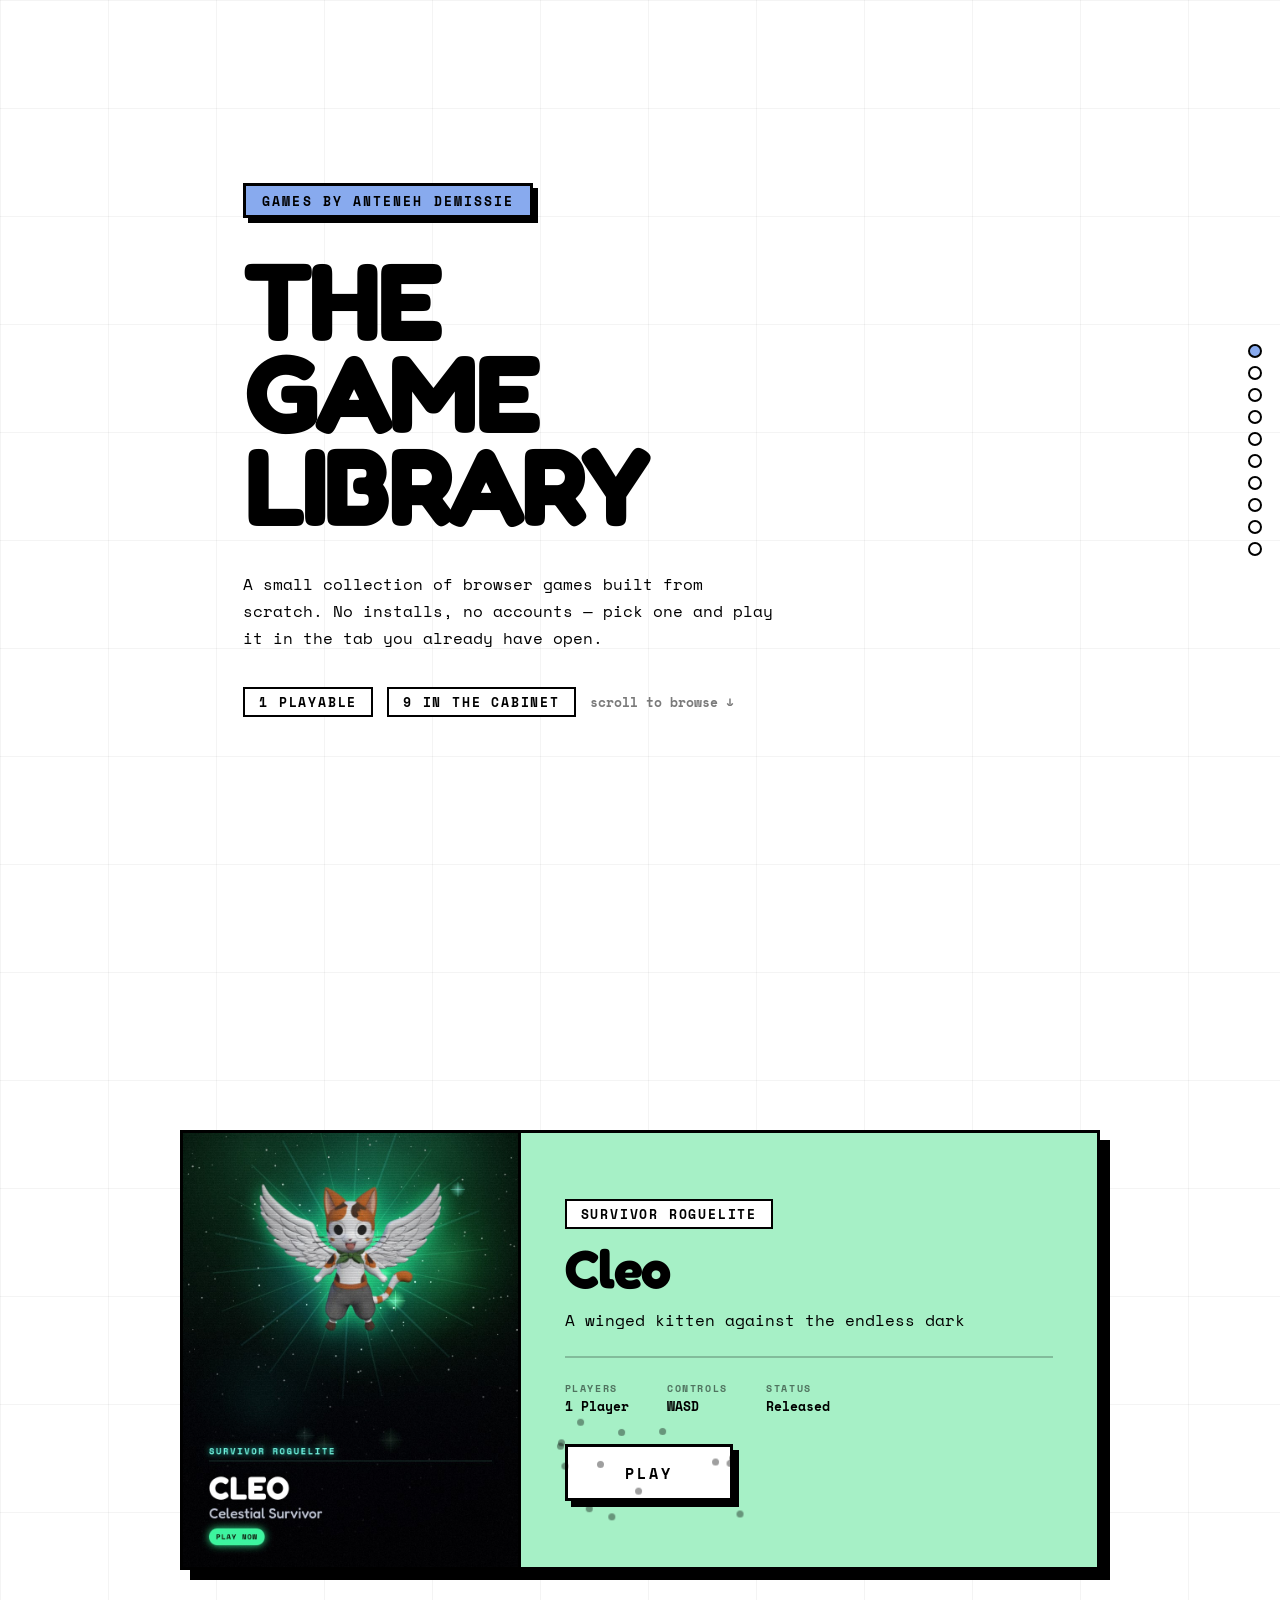
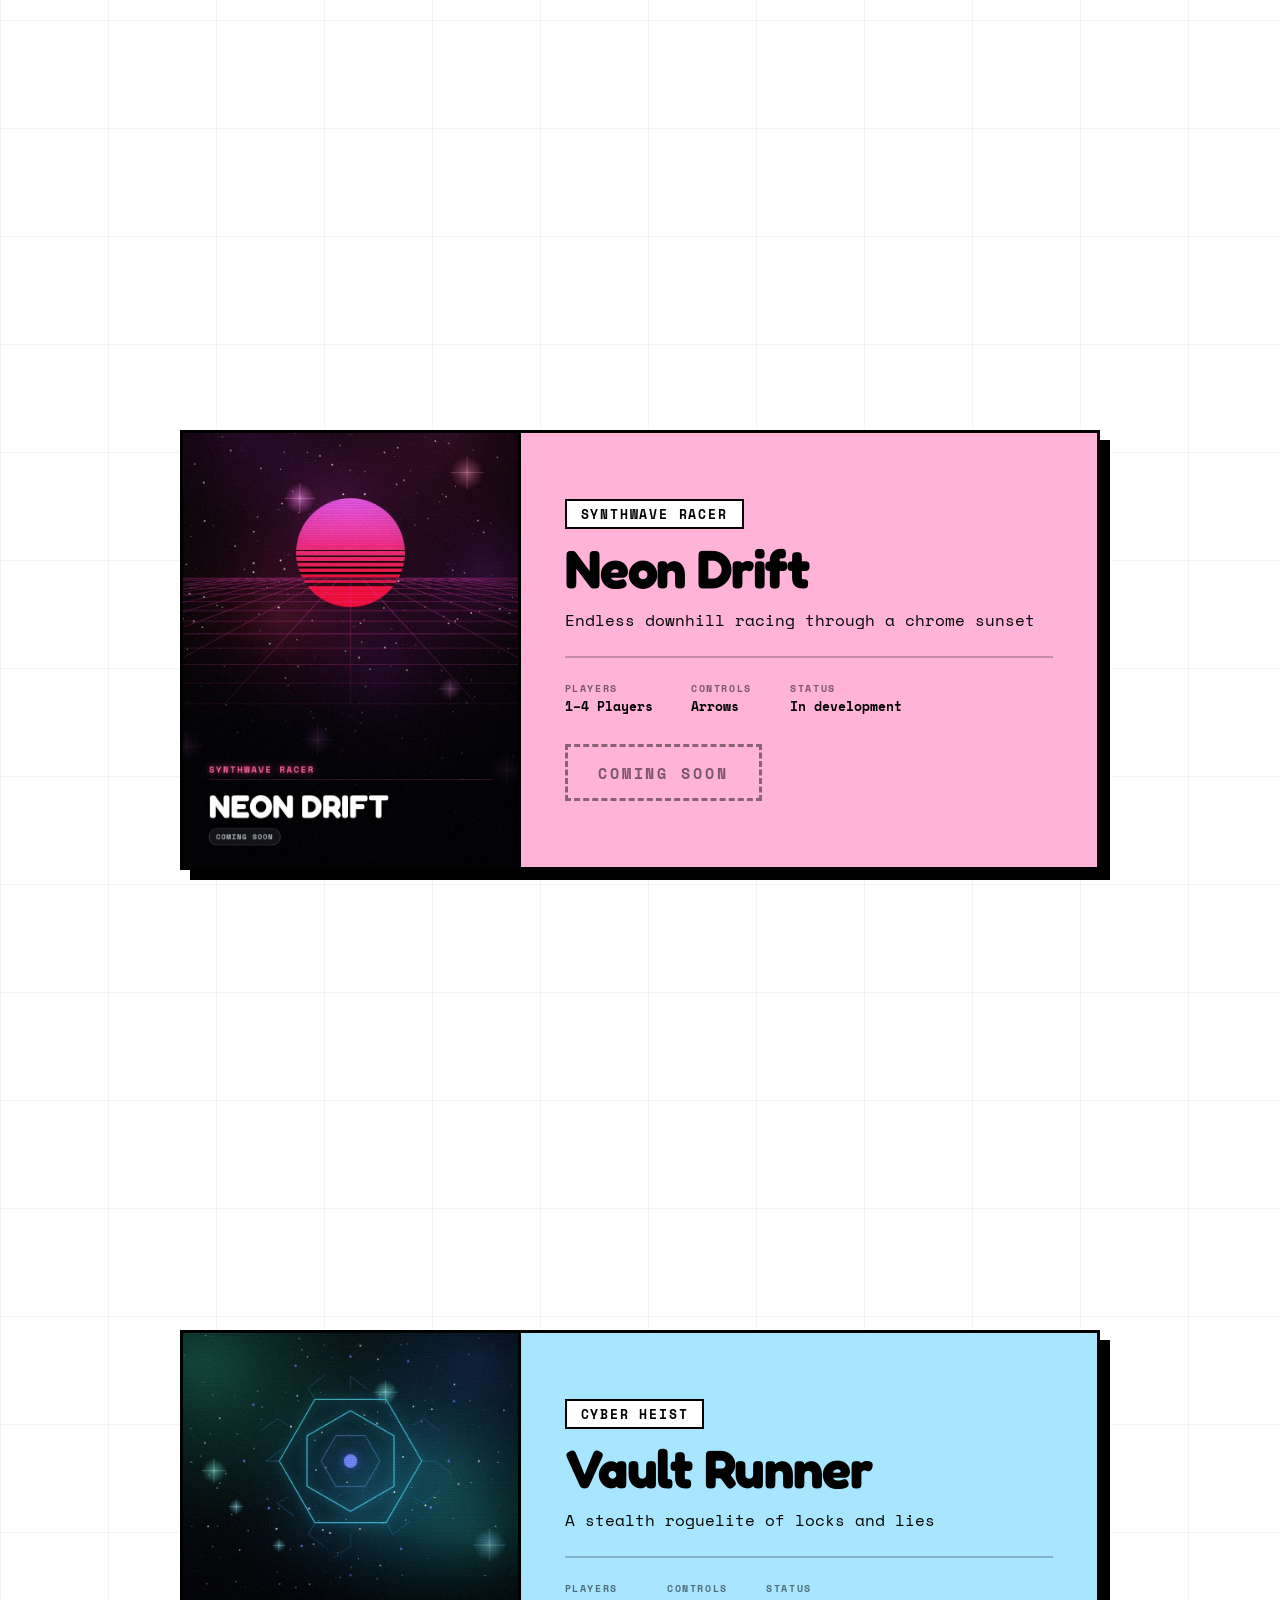
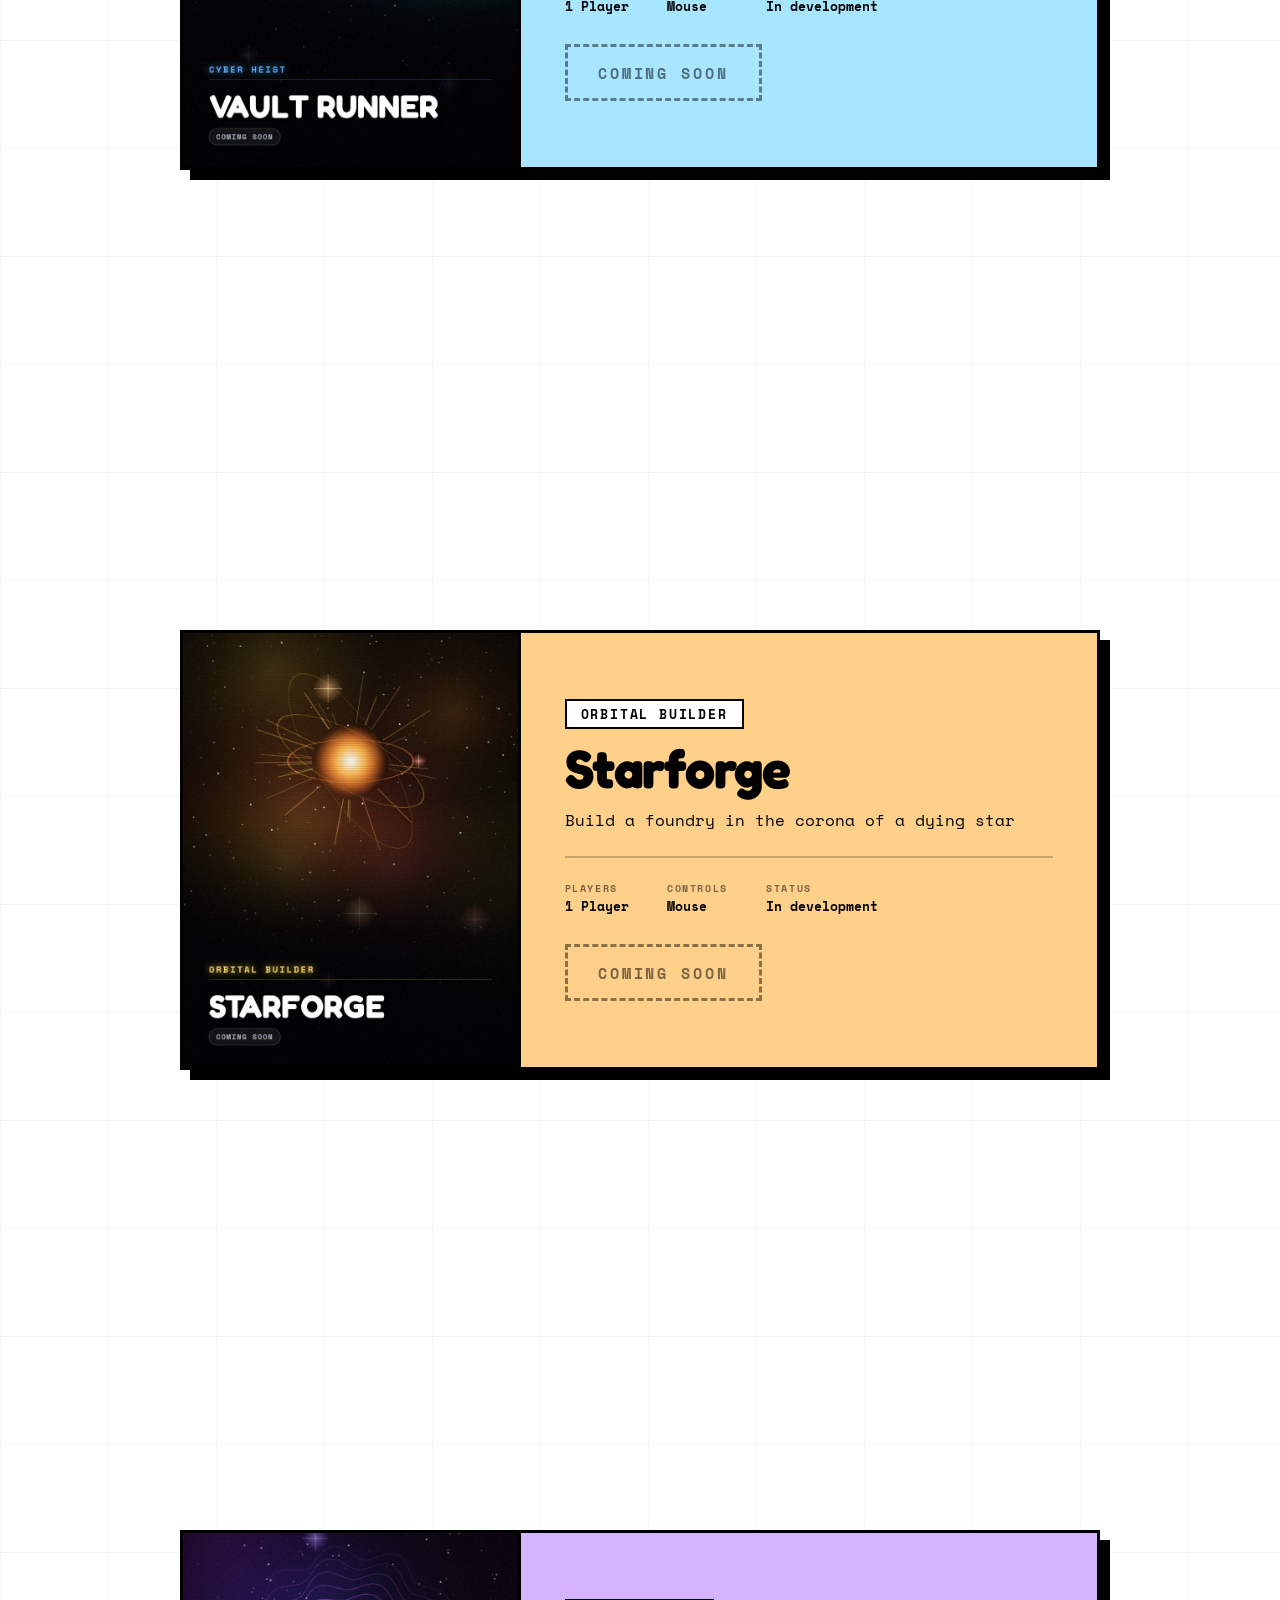
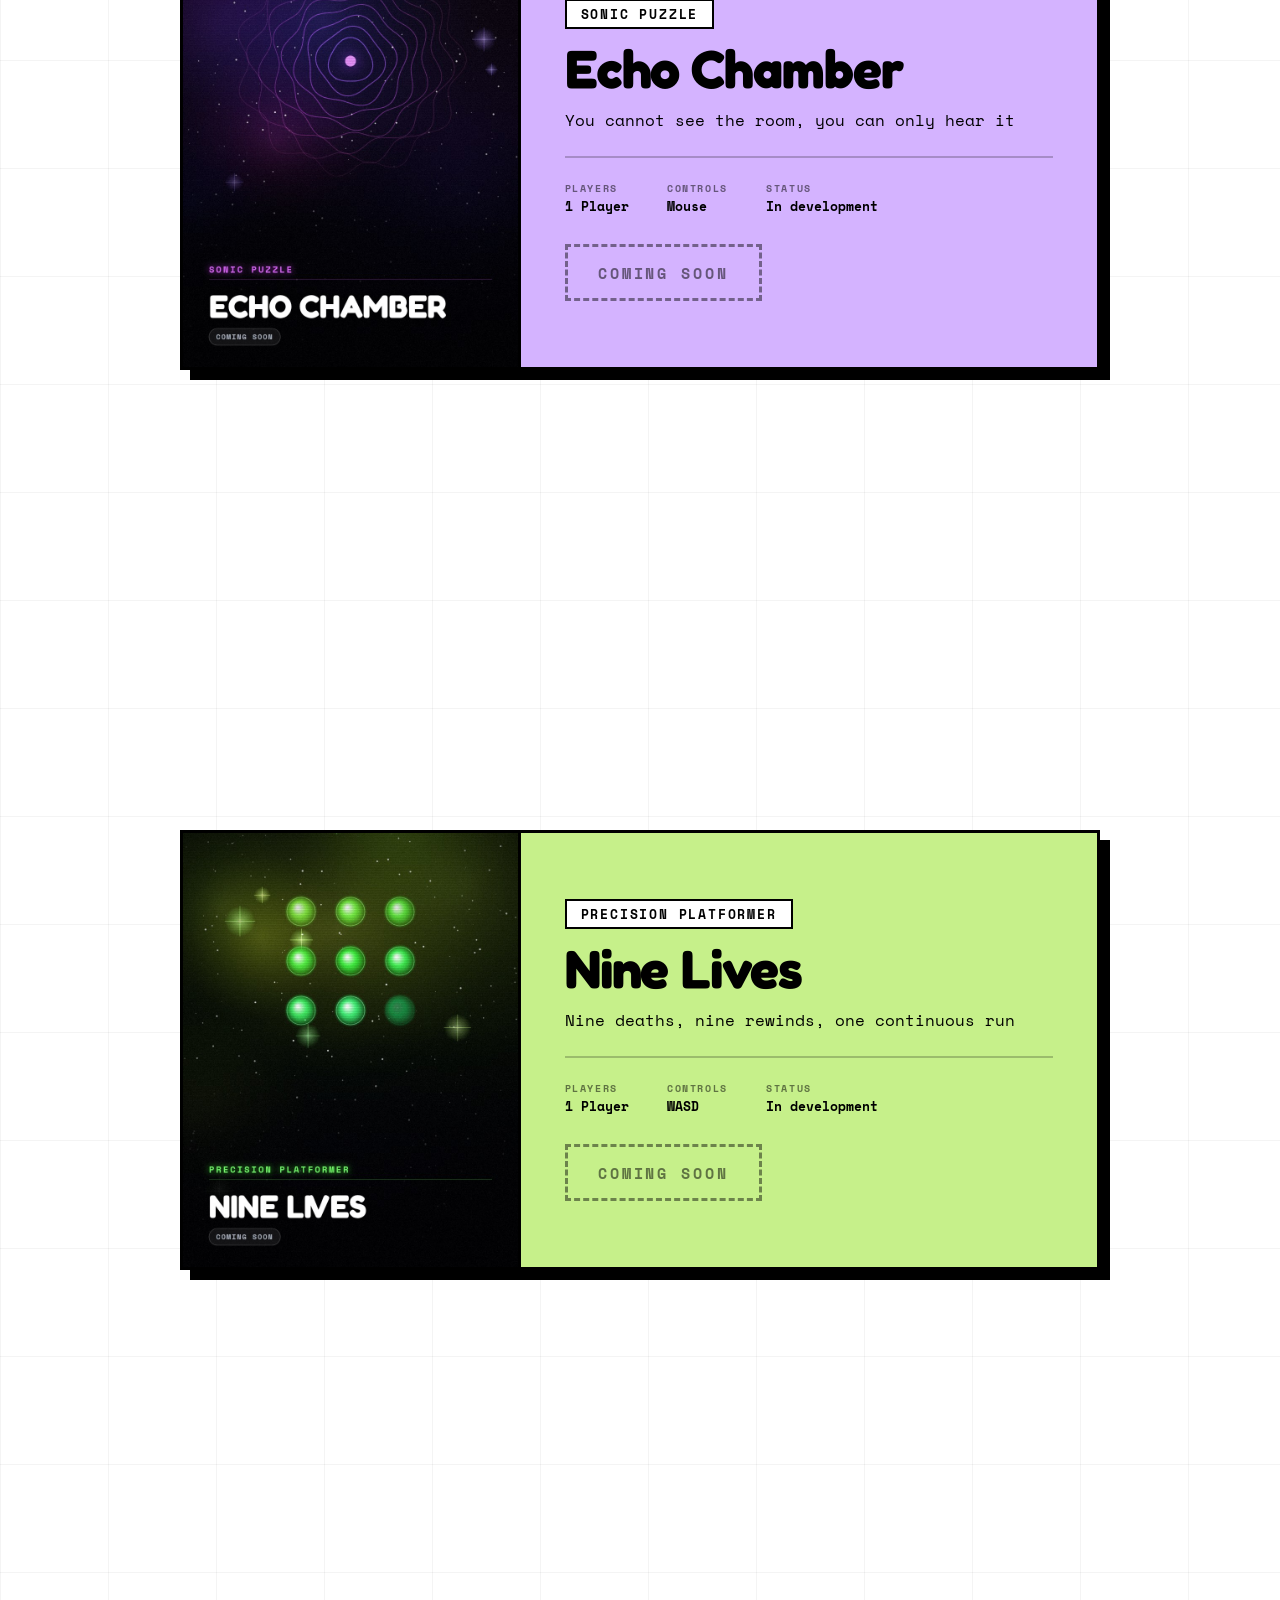
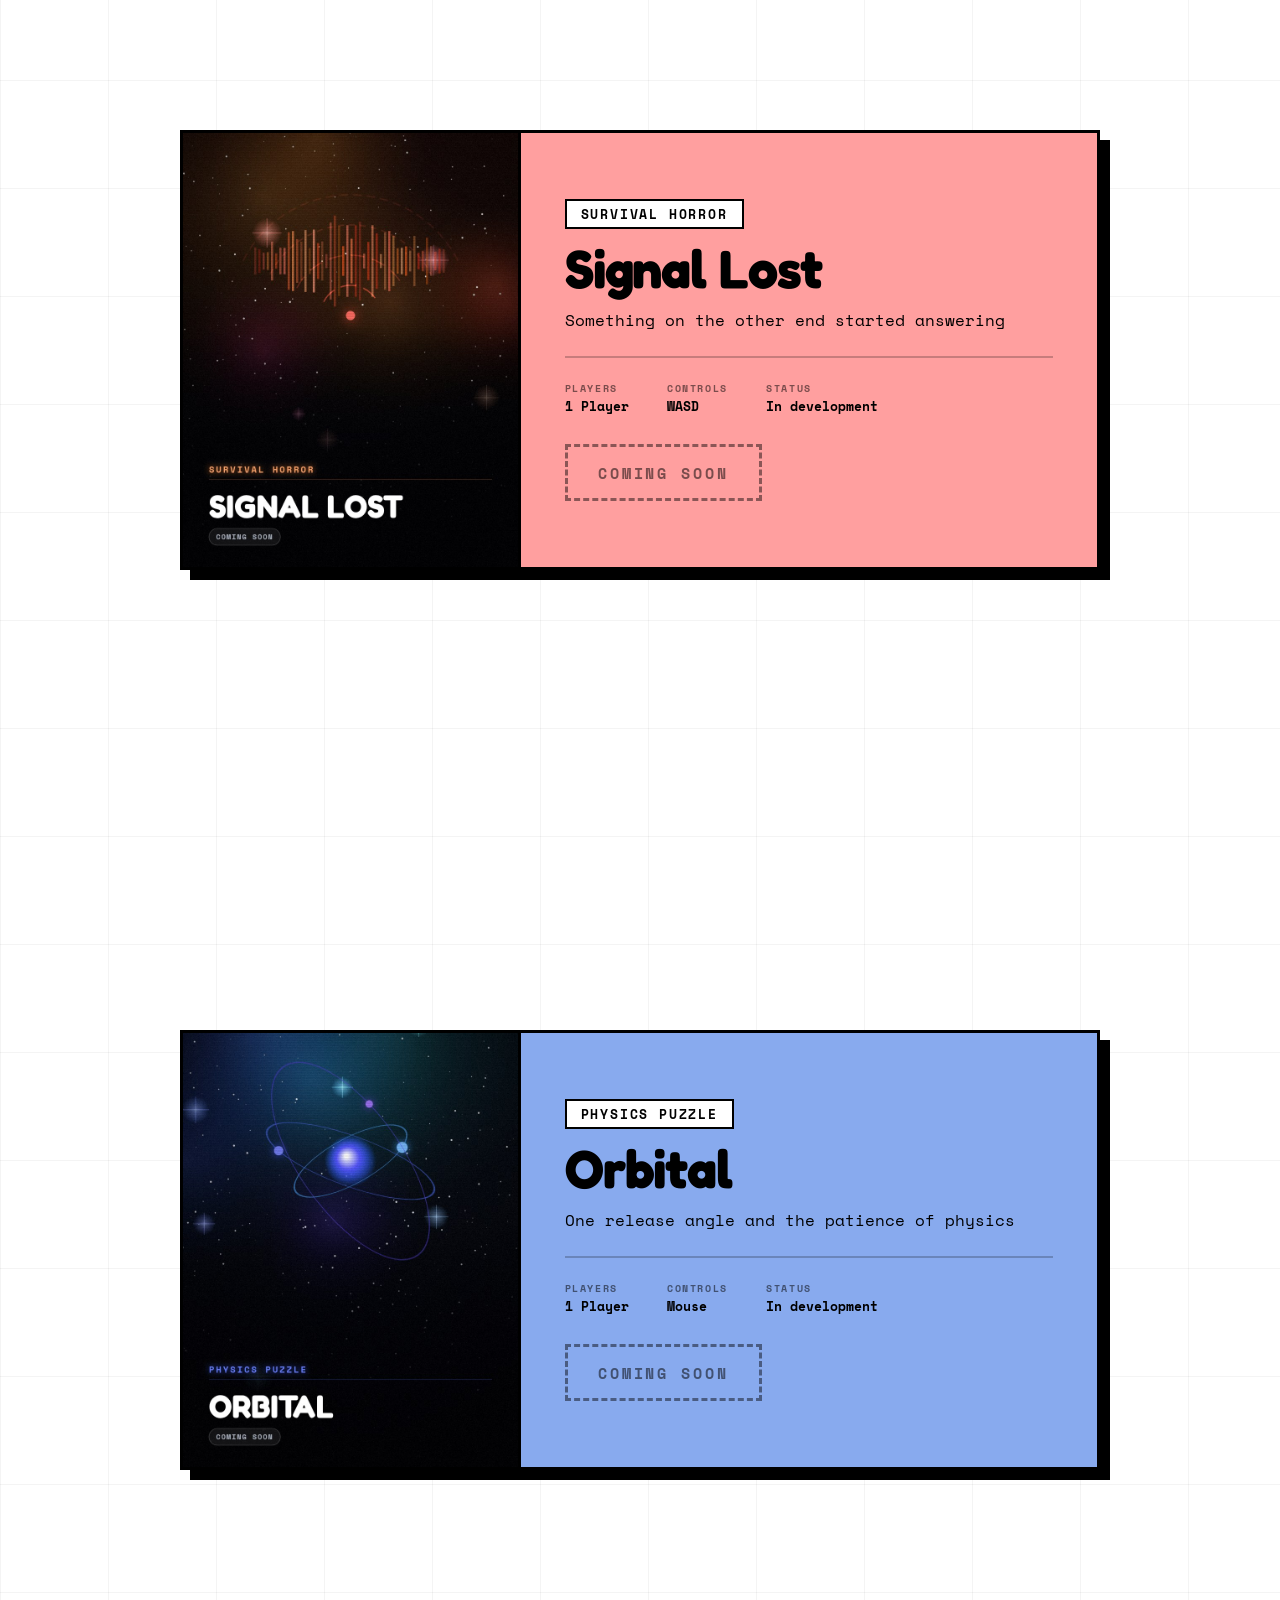
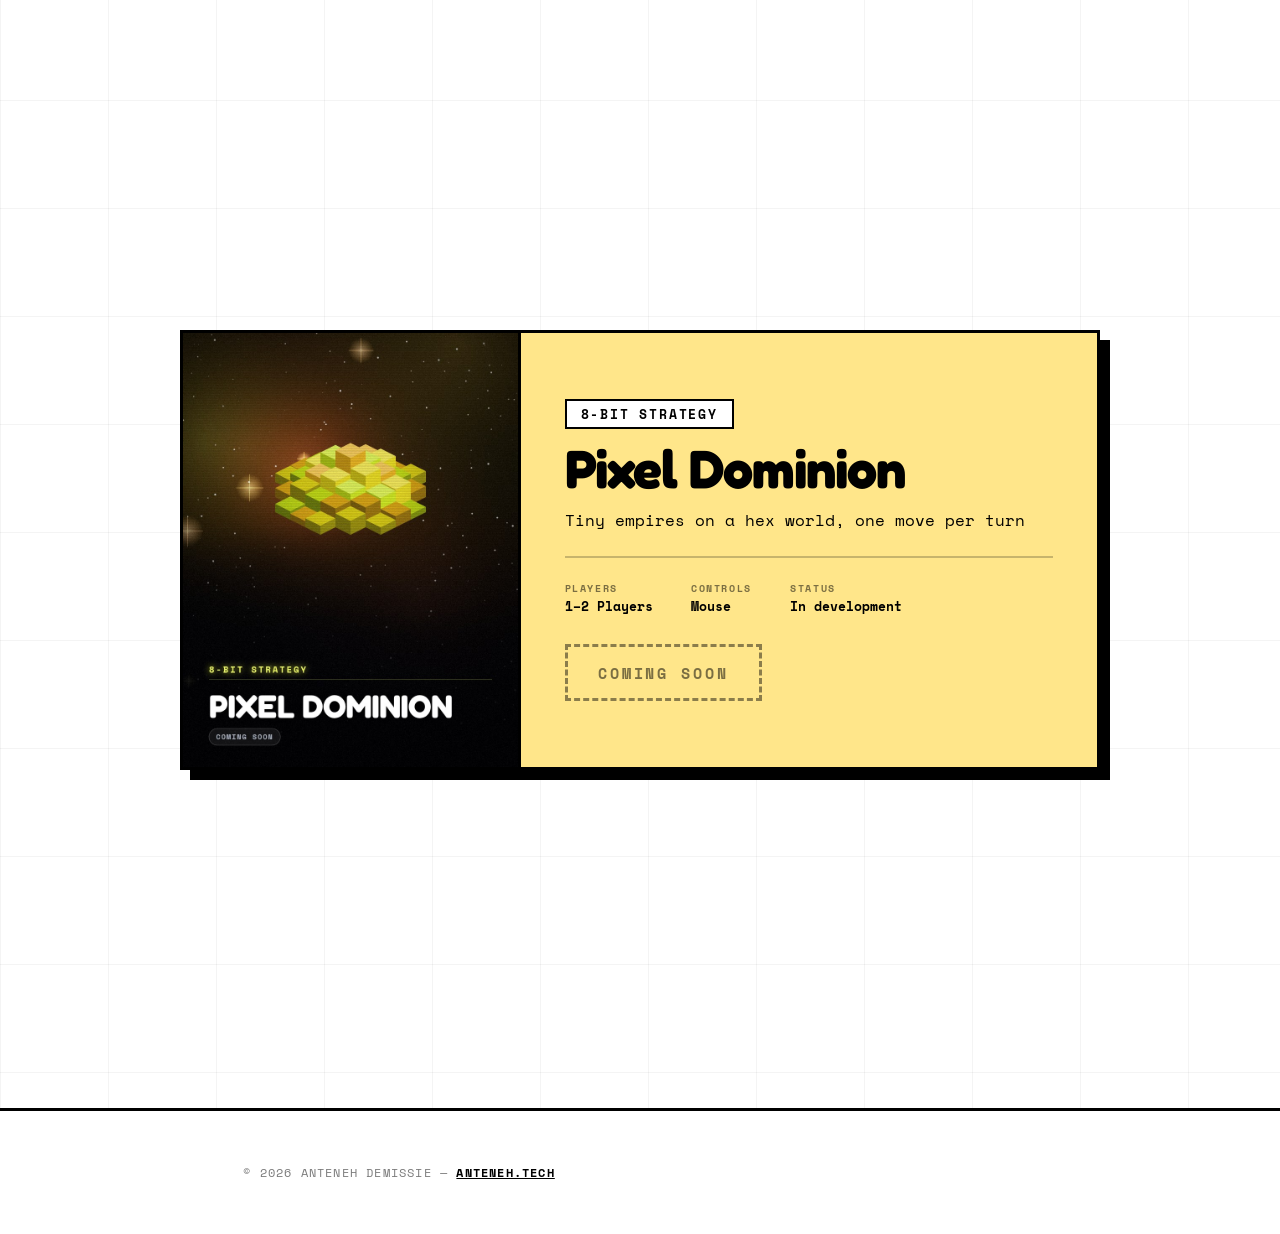
==== commit edebb4c3: "Rebuild the landing page as a static scroll-stacking shelf Replaces the committed Next.js static exp" ====
--- a/index.html
+++ b/index.html
@@ -1,19 +1,253 @@
-<!DOCTYPE html><html lang="en" class="display_b7600e5-module__IhU_Hq__variable body_e71cb86-module__izMm3a__variable"><head><meta charSet="utf-8"/><meta name="viewport" content="width=device-width, initial-scale=1"/><link rel="preload" href="/_next/static/media/Fredoka_500-s.p.32igyh3v2qckk.woff2" as="font" crossorigin="" type="font/woff2"/><link rel="preload" href="/_next/static/media/Fredoka_600-s.p.3qd093b_yvgag.woff2" as="font" crossorigin="" type="font/woff2"/><link rel="preload" href="/_next/static/media/Fredoka_700-s.p.2vleai5b5ee35.woff2" as="font" crossorigin="" type="font/woff2"/><link rel="preload" href="/_next/static/media/SpaceMono_400-s.p.37_1qewfwlumh.woff2" as="font" crossorigin="" type="font/woff2"/><link rel="preload" href="/_next/static/media/SpaceMono_700-s.p.3dmnla43cklex.woff2" as="font" crossorigin="" type="font/woff2"/><link rel="preload" as="image" href="/covers/bonk.jpg"/><link rel="stylesheet" href="/_next/static/chunks/3inchv_a5b2ms.css" data-precedence="next"/><link rel="preload" as="script" fetchPriority="low" href="/_next/static/chunks/3ll07n217cgxf.js"/><script src="/_next/static/chunks/09h_hm4i2tnh3.js" async=""></script><script src="/_next/static/chunks/2f2fxg_o_8ef4.js" async=""></script><script src="/_next/static/chunks/turbopack-3u8aiyi7rcvzd.js" async=""></script><script src="/_next/static/chunks/1d4h-sglyo8ft.js" async=""></script><script src="/_next/static/chunks/14mumt5_n0xhi.js" async=""></script><script src="/_next/static/chunks/21x4z9zp4m24j.js" async=""></script><meta name="next-size-adjust" content=""/><meta name="theme-color" content="#ffffff"/><meta name="color-scheme" content="light"/><title>The Arcade — Anteneh Demissie</title><meta name="description" content="A small collection of browser games built from scratch. No installs, no accounts — pick one and play it in the tab you already have open."/><meta property="og:title" content="The Arcade — Anteneh Demissie"/><meta property="og:description" content="A small collection of browser games built from scratch. Pick one and play it in the tab you already have open."/><meta property="og:url" content="https://games.anteneh.tech/"/><meta property="og:site_name" content="The Arcade"/><meta property="og:image" content="https://games.anteneh.tech/og.png"/><meta property="og:image:width" content="1200"/><meta property="og:image:height" content="630"/><meta property="og:type" content="website"/><meta name="twitter:card" content="summary_large_image"/><meta name="twitter:title" content="The Arcade — Anteneh Demissie"/><meta name="twitter:description" content="A small collection of browser games built from scratch."/><meta name="twitter:image" content="https://games.anteneh.tech/og.png"/><link rel="icon" href="/icon.svg"/><script src="/_next/static/chunks/0cz1d0mv5g_q7.js" noModule=""></script></head><body class="bg-white font-body antialiased"><div hidden=""><!--$--><!--/$--></div><main class="relative"><header class="relative z-10 mx-auto flex min-h-[78svh] max-w-[940px] flex-col justify-center gap-6 px-5 py-16 md:px-6"><span class="w-fit rounded-base border-2 border-border bg-main px-3 py-1 font-body text-[10px] font-bold uppercase tracking-[0.2em] text-mtext shadow-shadow md:text-xs">Games by Anteneh Demissie</span><h1 class="font-display text-[clamp(3rem,13vw,8.5rem)] font-heading leading-[0.85] tracking-tighter text-text">THE<br/>ARCADE</h1><p class="max-w-[52ch] font-body text-sm leading-relaxed text-text/70 md:text-base">A small collection of browser games built from scratch. No installs, no accounts — pick one and play it in the tab you already have open.</p><div class="flex flex-wrap items-center gap-3 font-body text-[11px] font-bold uppercase tracking-[0.16em]"><span class="rounded-base border-2 border-border bg-bw px-3 py-1.5">1<!-- --> playable</span><span class="rounded-base border-2 border-border bg-bw px-3 py-1.5">9<!-- --> in the cabinet</span><span class="text-text/45 normal-case tracking-normal">scroll to browse ↓</span></div></header><div class="relative z-10 min-h-screen"><div id="card-0" class="h-svh flex items-center justify-center sticky top-0 px-4 md:px-6"><article class="relative w-full max-w-[880px] overflow-hidden rounded-base      border-2 border-border shadow-card transition-transform duration-300      hover:-translate-y-1" style="background-color:#A6F0C6;transform:rotate(-0.7deg)"><div class="grid md:grid-cols-[minmax(0,320px)_1fr]"><div class="relative h-[30svh] min-h-[180px] border-b-2 border-border        md:h-auto md:min-h-[430px] md:border-b-0 md:border-r-2"><img alt="Cleo cover art" decoding="async" data-nimg="fill" class="object-cover object-top md:object-center" style="position:absolute;height:100%;width:100%;left:0;top:0;right:0;bottom:0;color:transparent" src="/covers/bonk.jpg"/></div><div class="flex flex-col justify-center gap-4 p-7 md:gap-5 md:p-11"><span class="w-fit rounded-base border-2 border-border bg-bw px-3 py-1         font-body text-[10px] font-bold uppercase tracking-[0.18em] md:text-xs" style="color:#000000">Survivor Roguelite</span><h2 class="font-display text-4xl font-heading leading-[0.95]         tracking-tight md:text-6xl" style="color:#000000;text-wrap:balance">Cleo</h2><p class="max-w-[46ch] font-body text-sm leading-relaxed md:text-base" style="color:#000000;opacity:0.78">A winged kitten against the endless dark</p><dl class="flex flex-wrap gap-x-8 gap-y-3 border-t-2 border-border/25 pt-4 font-body" style="color:#000000"><div><dt class="text-[9px] font-bold uppercase tracking-[0.18em] opacity-55">Players</dt><dd class="mt-1 text-xs font-bold md:text-sm">1 Player</dd></div><div><dt class="text-[9px] font-bold uppercase tracking-[0.18em] opacity-55">Controls</dt><dd class="mt-1 text-xs font-bold md:text-sm">WASD</dd></div><div><dt class="text-[9px] font-bold uppercase tracking-[0.18em] opacity-55">Status</dt><dd class="mt-1 text-xs font-bold md:text-sm">Released</dd></div></dl><div class="mt-1 flex items-center gap-4"><button class="inline-flex items-center justify-center whitespace-nowrap rounded-base text-sm ring-offset-white transition-all gap-2 [&amp;_svg]:pointer-events-none [&amp;_svg]:size-4 [&amp;_svg]:shrink-0 focus-visible:outline-none focus-visible:ring-2 focus-visible:ring-black focus-visible:ring-offset-2 disabled:pointer-events-none disabled:opacity-50 bg-bw text-text border-2 border-border shadow-shadow hover:translate-x-boxShadowX hover:translate-y-boxShadowY hover:shadow-none h-11 px-8 font-body font-bold tracking-[0.14em]" aria-label="Play Cleo">PLAY</button></div></div></div></article></div><div id="card-1" class="h-svh flex items-center justify-center sticky top-0 px-4 md:px-6"><article class="relative w-full max-w-[880px] overflow-hidden rounded-base      border-2 border-border shadow-card transition-transform duration-300      hover:-translate-y-1" style="background-color:#FFB3D9;transform:rotate(0.5deg)"><div class="grid md:grid-cols-[minmax(0,320px)_1fr]"><div class="relative h-[30svh] min-h-[180px] border-b-2 border-border        md:h-auto md:min-h-[430px] md:border-b-0 md:border-r-2"><img alt="Neon Drift cover art" loading="lazy" decoding="async" data-nimg="fill" class="object-cover object-top md:object-center" style="position:absolute;height:100%;width:100%;left:0;top:0;right:0;bottom:0;color:transparent" src="/covers/neon-drift.jpg"/></div><div class="flex flex-col justify-center gap-4 p-7 md:gap-5 md:p-11"><span class="w-fit rounded-base border-2 border-border bg-bw px-3 py-1         font-body text-[10px] font-bold uppercase tracking-[0.18em] md:text-xs" style="color:#000000">Synthwave Racer</span><h2 class="font-display text-4xl font-heading leading-[0.95]         tracking-tight md:text-6xl" style="color:#000000;text-wrap:balance">Neon Drift</h2><p class="max-w-[46ch] font-body text-sm leading-relaxed md:text-base" style="color:#000000;opacity:0.78">Endless downhill racing through a chrome sunset</p><dl class="flex flex-wrap gap-x-8 gap-y-3 border-t-2 border-border/25 pt-4 font-body" style="color:#000000"><div><dt class="text-[9px] font-bold uppercase tracking-[0.18em] opacity-55">Players</dt><dd class="mt-1 text-xs font-bold md:text-sm">1–4 Players</dd></div><div><dt class="text-[9px] font-bold uppercase tracking-[0.18em] opacity-55">Controls</dt><dd class="mt-1 text-xs font-bold md:text-sm">Arrows</dd></div><div><dt class="text-[9px] font-bold uppercase tracking-[0.18em] opacity-55">Status</dt><dd class="mt-1 text-xs font-bold md:text-sm">In development</dd></div></dl><div class="mt-1 flex items-center gap-4"><button class="inline-flex items-center justify-center whitespace-nowrap rounded-base text-sm ring-offset-white transition-all gap-2 [&amp;_svg]:pointer-events-none [&amp;_svg]:size-4 [&amp;_svg]:shrink-0 focus-visible:outline-none focus-visible:ring-2 focus-visible:ring-black focus-visible:ring-offset-2 disabled:pointer-events-none disabled:opacity-50 text-mtext bg-main border-2 border-border h-11 px-8 font-body font-bold tracking-[0.14em]" disabled="" aria-label="Neon Drift is not released yet">COMING SOON</button></div></div></div></article></div><div id="card-2" class="h-svh flex items-center justify-center sticky top-0 px-4 md:px-6"><article class="relative w-full max-w-[880px] overflow-hidden rounded-base      border-2 border-border shadow-card transition-transform duration-300      hover:-translate-y-1" style="background-color:#A8E6FF;transform:rotate(-0.4deg)"><div class="grid md:grid-cols-[minmax(0,320px)_1fr]"><div class="relative h-[30svh] min-h-[180px] border-b-2 border-border        md:h-auto md:min-h-[430px] md:border-b-0 md:border-r-2"><img alt="Vault Runner cover art" loading="lazy" decoding="async" data-nimg="fill" class="object-cover object-top md:object-center" style="position:absolute;height:100%;width:100%;left:0;top:0;right:0;bottom:0;color:transparent" src="/covers/vault-runner.jpg"/></div><div class="flex flex-col justify-center gap-4 p-7 md:gap-5 md:p-11"><span class="w-fit rounded-base border-2 border-border bg-bw px-3 py-1         font-body text-[10px] font-bold uppercase tracking-[0.18em] md:text-xs" style="color:#000000">Cyber Heist</span><h2 class="font-display text-4xl font-heading leading-[0.95]         tracking-tight md:text-6xl" style="color:#000000;text-wrap:balance">Vault Runner</h2><p class="max-w-[46ch] font-body text-sm leading-relaxed md:text-base" style="color:#000000;opacity:0.78">A stealth roguelite of locks and lies</p><dl class="flex flex-wrap gap-x-8 gap-y-3 border-t-2 border-border/25 pt-4 font-body" style="color:#000000"><div><dt class="text-[9px] font-bold uppercase tracking-[0.18em] opacity-55">Players</dt><dd class="mt-1 text-xs font-bold md:text-sm">1 Player</dd></div><div><dt class="text-[9px] font-bold uppercase tracking-[0.18em] opacity-55">Controls</dt><dd class="mt-1 text-xs font-bold md:text-sm">Mouse</dd></div><div><dt class="text-[9px] font-bold uppercase tracking-[0.18em] opacity-55">Status</dt><dd class="mt-1 text-xs font-bold md:text-sm">In development</dd></div></dl><div class="mt-1 flex items-center gap-4"><button class="inline-flex items-center justify-center whitespace-nowrap rounded-base text-sm ring-offset-white transition-all gap-2 [&amp;_svg]:pointer-events-none [&amp;_svg]:size-4 [&amp;_svg]:shrink-0 focus-visible:outline-none focus-visible:ring-2 focus-visible:ring-black focus-visible:ring-offset-2 disabled:pointer-events-none disabled:opacity-50 text-mtext bg-main border-2 border-border h-11 px-8 font-body font-bold tracking-[0.14em]" disabled="" aria-label="Vault Runner is not released yet">COMING SOON</button></div></div></div></article></div><div id="card-3" class="h-svh flex items-center justify-center sticky top-0 px-4 md:px-6"><article class="relative w-full max-w-[880px] overflow-hidden rounded-base      border-2 border-border shadow-card transition-transform duration-300      hover:-translate-y-1" style="background-color:#FFD08A;transform:rotate(0.8deg)"><div class="grid md:grid-cols-[minmax(0,320px)_1fr]"><div class="relative h-[30svh] min-h-[180px] border-b-2 border-border        md:h-auto md:min-h-[430px] md:border-b-0 md:border-r-2"><img alt="Starforge cover art" loading="lazy" decoding="async" data-nimg="fill" class="object-cover object-top md:object-center" style="position:absolute;height:100%;width:100%;left:0;top:0;right:0;bottom:0;color:transparent" src="/covers/starforge.jpg"/></div><div class="flex flex-col justify-center gap-4 p-7 md:gap-5 md:p-11"><span class="w-fit rounded-base border-2 border-border bg-bw px-3 py-1         font-body text-[10px] font-bold uppercase tracking-[0.18em] md:text-xs" style="color:#000000">Orbital Builder</span><h2 class="font-display text-4xl font-heading leading-[0.95]         tracking-tight md:text-6xl" style="color:#000000;text-wrap:balance">Starforge</h2><p class="max-w-[46ch] font-body text-sm leading-relaxed md:text-base" style="color:#000000;opacity:0.78">Build a foundry in the corona of a dying star</p><dl class="flex flex-wrap gap-x-8 gap-y-3 border-t-2 border-border/25 pt-4 font-body" style="color:#000000"><div><dt class="text-[9px] font-bold uppercase tracking-[0.18em] opacity-55">Players</dt><dd class="mt-1 text-xs font-bold md:text-sm">1 Player</dd></div><div><dt class="text-[9px] font-bold uppercase tracking-[0.18em] opacity-55">Controls</dt><dd class="mt-1 text-xs font-bold md:text-sm">Mouse</dd></div><div><dt class="text-[9px] font-bold uppercase tracking-[0.18em] opacity-55">Status</dt><dd class="mt-1 text-xs font-bold md:text-sm">In development</dd></div></dl><div class="mt-1 flex items-center gap-4"><button class="inline-flex items-center justify-center whitespace-nowrap rounded-base text-sm ring-offset-white transition-all gap-2 [&amp;_svg]:pointer-events-none [&amp;_svg]:size-4 [&amp;_svg]:shrink-0 focus-visible:outline-none focus-visible:ring-2 focus-visible:ring-black focus-visible:ring-offset-2 disabled:pointer-events-none disabled:opacity-50 text-mtext bg-main border-2 border-border h-11 px-8 font-body font-bold tracking-[0.14em]" disabled="" aria-label="Starforge is not released yet">COMING SOON</button></div></div></div></article></div><div id="card-4" class="h-svh flex items-center justify-center sticky top-0 px-4 md:px-6"><article class="relative w-full max-w-[880px] overflow-hidden rounded-base      border-2 border-border shadow-card transition-transform duration-300      hover:-translate-y-1" style="background-color:#D4B3FF;transform:rotate(-0.7deg)"><div class="grid md:grid-cols-[minmax(0,320px)_1fr]"><div class="relative h-[30svh] min-h-[180px] border-b-2 border-border        md:h-auto md:min-h-[430px] md:border-b-0 md:border-r-2"><img alt="Echo Chamber cover art" loading="lazy" decoding="async" data-nimg="fill" class="object-cover object-top md:object-center" style="position:absolute;height:100%;width:100%;left:0;top:0;right:0;bottom:0;color:transparent" src="/covers/echo-chamber.jpg"/></div><div class="flex flex-col justify-center gap-4 p-7 md:gap-5 md:p-11"><span class="w-fit rounded-base border-2 border-border bg-bw px-3 py-1         font-body text-[10px] font-bold uppercase tracking-[0.18em] md:text-xs" style="color:#000000">Sonic Puzzle</span><h2 class="font-display text-4xl font-heading leading-[0.95]         tracking-tight md:text-6xl" style="color:#000000;text-wrap:balance">Echo Chamber</h2><p class="max-w-[46ch] font-body text-sm leading-relaxed md:text-base" style="color:#000000;opacity:0.78">You cannot see the room, you can only hear it</p><dl class="flex flex-wrap gap-x-8 gap-y-3 border-t-2 border-border/25 pt-4 font-body" style="color:#000000"><div><dt class="text-[9px] font-bold uppercase tracking-[0.18em] opacity-55">Players</dt><dd class="mt-1 text-xs font-bold md:text-sm">1 Player</dd></div><div><dt class="text-[9px] font-bold uppercase tracking-[0.18em] opacity-55">Controls</dt><dd class="mt-1 text-xs font-bold md:text-sm">Mouse</dd></div><div><dt class="text-[9px] font-bold uppercase tracking-[0.18em] opacity-55">Status</dt><dd class="mt-1 text-xs font-bold md:text-sm">In development</dd></div></dl><div class="mt-1 flex items-center gap-4"><button class="inline-flex items-center justify-center whitespace-nowrap rounded-base text-sm ring-offset-white transition-all gap-2 [&amp;_svg]:pointer-events-none [&amp;_svg]:size-4 [&amp;_svg]:shrink-0 focus-visible:outline-none focus-visible:ring-2 focus-visible:ring-black focus-visible:ring-offset-2 disabled:pointer-events-none disabled:opacity-50 text-mtext bg-main border-2 border-border h-11 px-8 font-body font-bold tracking-[0.14em]" disabled="" aria-label="Echo Chamber is not released yet">COMING SOON</button></div></div></div></article></div><div id="card-5" class="h-svh flex items-center justify-center sticky top-0 px-4 md:px-6"><article class="relative w-full max-w-[880px] overflow-hidden rounded-base      border-2 border-border shadow-card transition-transform duration-300      hover:-translate-y-1" style="background-color:#C6F08A;transform:rotate(0.5deg)"><div class="grid md:grid-cols-[minmax(0,320px)_1fr]"><div class="relative h-[30svh] min-h-[180px] border-b-2 border-border        md:h-auto md:min-h-[430px] md:border-b-0 md:border-r-2"><img alt="Nine Lives cover art" loading="lazy" decoding="async" data-nimg="fill" class="object-cover object-top md:object-center" style="position:absolute;height:100%;width:100%;left:0;top:0;right:0;bottom:0;color:transparent" src="/covers/nine-lives.jpg"/></div><div class="flex flex-col justify-center gap-4 p-7 md:gap-5 md:p-11"><span class="w-fit rounded-base border-2 border-border bg-bw px-3 py-1         font-body text-[10px] font-bold uppercase tracking-[0.18em] md:text-xs" style="color:#000000">Precision Platformer</span><h2 class="font-display text-4xl font-heading leading-[0.95]         tracking-tight md:text-6xl" style="color:#000000;text-wrap:balance">Nine Lives</h2><p class="max-w-[46ch] font-body text-sm leading-relaxed md:text-base" style="color:#000000;opacity:0.78">Nine deaths, nine rewinds, one continuous run</p><dl class="flex flex-wrap gap-x-8 gap-y-3 border-t-2 border-border/25 pt-4 font-body" style="color:#000000"><div><dt class="text-[9px] font-bold uppercase tracking-[0.18em] opacity-55">Players</dt><dd class="mt-1 text-xs font-bold md:text-sm">1 Player</dd></div><div><dt class="text-[9px] font-bold uppercase tracking-[0.18em] opacity-55">Controls</dt><dd class="mt-1 text-xs font-bold md:text-sm">WASD</dd></div><div><dt class="text-[9px] font-bold uppercase tracking-[0.18em] opacity-55">Status</dt><dd class="mt-1 text-xs font-bold md:text-sm">In development</dd></div></dl><div class="mt-1 flex items-center gap-4"><button class="inline-flex items-center justify-center whitespace-nowrap rounded-base text-sm ring-offset-white transition-all gap-2 [&amp;_svg]:pointer-events-none [&amp;_svg]:size-4 [&amp;_svg]:shrink-0 focus-visible:outline-none focus-visible:ring-2 focus-visible:ring-black focus-visible:ring-offset-2 disabled:pointer-events-none disabled:opacity-50 text-mtext bg-main border-2 border-border h-11 px-8 font-body font-bold tracking-[0.14em]" disabled="" aria-label="Nine Lives is not released yet">COMING SOON</button></div></div></div></article></div><div id="card-6" class="h-svh flex items-center justify-center sticky top-0 px-4 md:px-6"><article class="relative w-full max-w-[880px] overflow-hidden rounded-base      border-2 border-border shadow-card transition-transform duration-300      hover:-translate-y-1" style="background-color:#FF9F9F;transform:rotate(-0.4deg)"><div class="grid md:grid-cols-[minmax(0,320px)_1fr]"><div class="relative h-[30svh] min-h-[180px] border-b-2 border-border        md:h-auto md:min-h-[430px] md:border-b-0 md:border-r-2"><img alt="Signal Lost cover art" loading="lazy" decoding="async" data-nimg="fill" class="object-cover object-top md:object-center" style="position:absolute;height:100%;width:100%;left:0;top:0;right:0;bottom:0;color:transparent" src="/covers/signal-lost.jpg"/></div><div class="flex flex-col justify-center gap-4 p-7 md:gap-5 md:p-11"><span class="w-fit rounded-base border-2 border-border bg-bw px-3 py-1         font-body text-[10px] font-bold uppercase tracking-[0.18em] md:text-xs" style="color:#000000">Survival Horror</span><h2 class="font-display text-4xl font-heading leading-[0.95]         tracking-tight md:text-6xl" style="color:#000000;text-wrap:balance">Signal Lost</h2><p class="max-w-[46ch] font-body text-sm leading-relaxed md:text-base" style="color:#000000;opacity:0.78">Something on the other end started answering</p><dl class="flex flex-wrap gap-x-8 gap-y-3 border-t-2 border-border/25 pt-4 font-body" style="color:#000000"><div><dt class="text-[9px] font-bold uppercase tracking-[0.18em] opacity-55">Players</dt><dd class="mt-1 text-xs font-bold md:text-sm">1 Player</dd></div><div><dt class="text-[9px] font-bold uppercase tracking-[0.18em] opacity-55">Controls</dt><dd class="mt-1 text-xs font-bold md:text-sm">WASD</dd></div><div><dt class="text-[9px] font-bold uppercase tracking-[0.18em] opacity-55">Status</dt><dd class="mt-1 text-xs font-bold md:text-sm">In development</dd></div></dl><div class="mt-1 flex items-center gap-4"><button class="inline-flex items-center justify-center whitespace-nowrap rounded-base text-sm ring-offset-white transition-all gap-2 [&amp;_svg]:pointer-events-none [&amp;_svg]:size-4 [&amp;_svg]:shrink-0 focus-visible:outline-none focus-visible:ring-2 focus-visible:ring-black focus-visible:ring-offset-2 disabled:pointer-events-none disabled:opacity-50 text-mtext bg-main border-2 border-border h-11 px-8 font-body font-bold tracking-[0.14em]" disabled="" aria-label="Signal Lost is not released yet">COMING SOON</button></div></div></div></article></div><div id="card-7" class="h-svh flex items-center justify-center sticky top-0 px-4 md:px-6"><article class="relative w-full max-w-[880px] overflow-hidden rounded-base      border-2 border-border shadow-card transition-transform duration-300      hover:-translate-y-1" style="background-color:#88AAEE;transform:rotate(0.8deg)"><div class="grid md:grid-cols-[minmax(0,320px)_1fr]"><div class="relative h-[30svh] min-h-[180px] border-b-2 border-border        md:h-auto md:min-h-[430px] md:border-b-0 md:border-r-2"><img alt="Orbital cover art" loading="lazy" decoding="async" data-nimg="fill" class="object-cover object-top md:object-center" style="position:absolute;height:100%;width:100%;left:0;top:0;right:0;bottom:0;color:transparent" src="/covers/orbital.jpg"/></div><div class="flex flex-col justify-center gap-4 p-7 md:gap-5 md:p-11"><span class="w-fit rounded-base border-2 border-border bg-bw px-3 py-1         font-body text-[10px] font-bold uppercase tracking-[0.18em] md:text-xs" style="color:#000000">Physics Puzzle</span><h2 class="font-display text-4xl font-heading leading-[0.95]         tracking-tight md:text-6xl" style="color:#000000;text-wrap:balance">Orbital</h2><p class="max-w-[46ch] font-body text-sm leading-relaxed md:text-base" style="color:#000000;opacity:0.78">One release angle and the patience of physics</p><dl class="flex flex-wrap gap-x-8 gap-y-3 border-t-2 border-border/25 pt-4 font-body" style="color:#000000"><div><dt class="text-[9px] font-bold uppercase tracking-[0.18em] opacity-55">Players</dt><dd class="mt-1 text-xs font-bold md:text-sm">1 Player</dd></div><div><dt class="text-[9px] font-bold uppercase tracking-[0.18em] opacity-55">Controls</dt><dd class="mt-1 text-xs font-bold md:text-sm">Mouse</dd></div><div><dt class="text-[9px] font-bold uppercase tracking-[0.18em] opacity-55">Status</dt><dd class="mt-1 text-xs font-bold md:text-sm">In development</dd></div></dl><div class="mt-1 flex items-center gap-4"><button class="inline-flex items-center justify-center whitespace-nowrap rounded-base text-sm ring-offset-white transition-all gap-2 [&amp;_svg]:pointer-events-none [&amp;_svg]:size-4 [&amp;_svg]:shrink-0 focus-visible:outline-none focus-visible:ring-2 focus-visible:ring-black focus-visible:ring-offset-2 disabled:pointer-events-none disabled:opacity-50 text-mtext bg-main border-2 border-border h-11 px-8 font-body font-bold tracking-[0.14em]" disabled="" aria-label="Orbital is not released yet">COMING SOON</button></div></div></div></article></div><div id="card-8" class="h-svh flex items-center justify-center sticky top-0 px-4 md:px-6"><article class="relative w-full max-w-[880px] overflow-hidden rounded-base      border-2 border-border shadow-card transition-transform duration-300      hover:-translate-y-1" style="background-color:#FFE68A;transform:rotate(-0.7deg)"><div class="grid md:grid-cols-[minmax(0,320px)_1fr]"><div class="relative h-[30svh] min-h-[180px] border-b-2 border-border        md:h-auto md:min-h-[430px] md:border-b-0 md:border-r-2"><img alt="Pixel Dominion cover art" loading="lazy" decoding="async" data-nimg="fill" class="object-cover object-top md:object-center" style="position:absolute;height:100%;width:100%;left:0;top:0;right:0;bottom:0;color:transparent" src="/covers/pixel-dominion.jpg"/></div><div class="flex flex-col justify-center gap-4 p-7 md:gap-5 md:p-11"><span class="w-fit rounded-base border-2 border-border bg-bw px-3 py-1         font-body text-[10px] font-bold uppercase tracking-[0.18em] md:text-xs" style="color:#000000">8-Bit Strategy</span><h2 class="font-display text-4xl font-heading leading-[0.95]         tracking-tight md:text-6xl" style="color:#000000;text-wrap:balance">Pixel Dominion</h2><p class="max-w-[46ch] font-body text-sm leading-relaxed md:text-base" style="color:#000000;opacity:0.78">Tiny empires on a hex world, one move per turn</p><dl class="flex flex-wrap gap-x-8 gap-y-3 border-t-2 border-border/25 pt-4 font-body" style="color:#000000"><div><dt class="text-[9px] font-bold uppercase tracking-[0.18em] opacity-55">Players</dt><dd class="mt-1 text-xs font-bold md:text-sm">1–2 Players</dd></div><div><dt class="text-[9px] font-bold uppercase tracking-[0.18em] opacity-55">Controls</dt><dd class="mt-1 text-xs font-bold md:text-sm">Mouse</dd></div><div><dt class="text-[9px] font-bold uppercase tracking-[0.18em] opacity-55">Status</dt><dd class="mt-1 text-xs font-bold md:text-sm">In development</dd></div></dl><div class="mt-1 flex items-center gap-4"><button class="inline-flex items-center justify-center whitespace-nowrap rounded-base text-sm ring-offset-white transition-all gap-2 [&amp;_svg]:pointer-events-none [&amp;_svg]:size-4 [&amp;_svg]:shrink-0 focus-visible:outline-none focus-visible:ring-2 focus-visible:ring-black focus-visible:ring-offset-2 disabled:pointer-events-none disabled:opacity-50 text-mtext bg-main border-2 border-border h-11 px-8 font-body font-bold tracking-[0.14em]" disabled="" aria-label="Pixel Dominion is not released yet">COMING SOON</button></div></div></div></article></div></div><nav aria-label="Jump to game" class="fixed right-3 top-1/2 z-30 hidden -translate-y-1/2 flex-col gap-2.5 md:flex"><button aria-label="Go to game 1" aria-current="true" class="h-3 w-3 rounded-full border-2 border-border transition-all
-						focus-visible:outline-none focus-visible:ring-2 focus-visible:ring-black
-						focus-visible:ring-offset-2 scale-125 bg-main"></button><button aria-label="Go to game 2" aria-current="false" class="h-3 w-3 rounded-full border-2 border-border transition-all
-						focus-visible:outline-none focus-visible:ring-2 focus-visible:ring-black
-						focus-visible:ring-offset-2 bg-bw hover:bg-main/50"></button><button aria-label="Go to game 3" aria-current="false" class="h-3 w-3 rounded-full border-2 border-border transition-all
-						focus-visible:outline-none focus-visible:ring-2 focus-visible:ring-black
-						focus-visible:ring-offset-2 bg-bw hover:bg-main/50"></button><button aria-label="Go to game 4" aria-current="false" class="h-3 w-3 rounded-full border-2 border-border transition-all
-						focus-visible:outline-none focus-visible:ring-2 focus-visible:ring-black
-						focus-visible:ring-offset-2 bg-bw hover:bg-main/50"></button><button aria-label="Go to game 5" aria-current="false" class="h-3 w-3 rounded-full border-2 border-border transition-all
-						focus-visible:outline-none focus-visible:ring-2 focus-visible:ring-black
-						focus-visible:ring-offset-2 bg-bw hover:bg-main/50"></button><button aria-label="Go to game 6" aria-current="false" class="h-3 w-3 rounded-full border-2 border-border transition-all
-						focus-visible:outline-none focus-visible:ring-2 focus-visible:ring-black
-						focus-visible:ring-offset-2 bg-bw hover:bg-main/50"></button><button aria-label="Go to game 7" aria-current="false" class="h-3 w-3 rounded-full border-2 border-border transition-all
-						focus-visible:outline-none focus-visible:ring-2 focus-visible:ring-black
-						focus-visible:ring-offset-2 bg-bw hover:bg-main/50"></button><button aria-label="Go to game 8" aria-current="false" class="h-3 w-3 rounded-full border-2 border-border transition-all
-						focus-visible:outline-none focus-visible:ring-2 focus-visible:ring-black
-						focus-visible:ring-offset-2 bg-bw hover:bg-main/50"></button><button aria-label="Go to game 9" aria-current="false" class="h-3 w-3 rounded-full border-2 border-border transition-all
-						focus-visible:outline-none focus-visible:ring-2 focus-visible:ring-black
-						focus-visible:ring-offset-2 bg-bw hover:bg-main/50"></button></nav><footer class="relative z-10 border-t-2 border-border bg-white"><div class="mx-auto flex max-w-[940px] flex-wrap items-center justify-between gap-3 px-5 py-8 font-body text-[11px] uppercase tracking-[0.14em] text-text/55 md:px-6"><span>© <!-- -->2026<!-- --> Anteneh Demissie</span><a href="https://anteneh.tech" class="underline decoration-2 underline-offset-4 hover:text-text">anteneh.tech</a></div></footer></main><!--$--><!--/$--><script src="/_next/static/chunks/3ll07n217cgxf.js" id="_R_" async=""></script><script>(self.__next_f=self.__next_f||[]).push([0])</script><script>self.__next_f.push([1,"1:\"$Sreact.fragment\"\n2:I[39756,[\"/_next/static/chunks/1d4h-sglyo8ft.js\",\"/_next/static/chunks/14mumt5_n0xhi.js\"],\"default\"]\n3:I[37457,[\"/_next/static/chunks/1d4h-sglyo8ft.js\",\"/_next/static/chunks/14mumt5_n0xhi.js\"],\"default\"]\n4:I[60014,[\"/_next/static/chunks/1d4h-sglyo8ft.js\",\"/_next/static/chunks/14mumt5_n0xhi.js\",\"/_next/static/chunks/21x4z9zp4m24j.js\"],\"Library\"]\n9:I[68027,[\"/_next/static/chunks/1d4h-sglyo8ft.js\",\"/_next/static/chunks/14mumt5_n0xhi.js\"],\"default\",1]\n:HL[\"/_next/static/chunks/3inchv_a5b2ms.css\",\"style\"]\n:HL[\"/_next/static/media/Fredoka_500-s.p.32igyh3v2qckk.woff2\",\"font\",{\"crossOrigin\":\"\",\"type\":\"font/woff2\"}]\n:HL[\"/_next/static/media/Fredoka_600-s.p.3qd093b_yvgag.woff2\",\"font\",{\"crossOrigin\":\"\",\"type\":\"font/woff2\"}]\n:HL[\"/_next/static/media/Fredoka_700-s.p.2vleai5b5ee35.woff2\",\"font\",{\"crossOrigin\":\"\",\"type\":\"font/woff2\"}]\n:HL[\"/_next/static/media/SpaceMono_400-s.p.37_1qewfwlumh.woff2\",\"font\",{\"crossOrigin\":\"\",\"type\":\"font/woff2\"}]\n:HL[\"/_next/static/media/SpaceMono_700-s.p.3dmnla43cklex.woff2\",\"font\",{\"crossOrigin\":\"\",\"type\":\"font/woff2\"}]\n"])</script><script>self.__next_f.push([1,"0:{\"P\":null,\"c\":[\"\",\"\"],\"q\":\"\",\"i\":false,\"f\":[[[\"\",{\"children\":[\"__PAGE__\",{}]},\"$undefined\",\"$undefined\",16],[[\"$\",\"$1\",\"c\",{\"children\":[[[\"$\",\"link\",\"0\",{\"rel\":\"stylesheet\",\"href\":\"/_next/static/chunks/3inchv_a5b2ms.css\",\"precedence\":\"next\",\"crossOrigin\":\"$undefined\",\"nonce\":\"$undefined\"}],[\"$\",\"script\",\"script-0\",{\"src\":\"/_next/static/chunks/1d4h-sglyo8ft.js\",\"async\":true,\"nonce\":\"$undefined\"}],[\"$\",\"script\",\"script-1\",{\"src\":\"/_next/static/chunks/14mumt5_n0xhi.js\",\"async\":true,\"nonce\":\"$undefined\"}]],[\"$\",\"html\",null,{\"lang\":\"en\",\"className\":\"display_b7600e5-module__IhU_Hq__variable body_e71cb86-module__izMm3a__variable\",\"children\":[\"$\",\"body\",null,{\"className\":\"bg-white font-body antialiased\",\"children\":[\"$\",\"$L2\",null,{\"parallelRouterKey\":\"children\",\"error\":\"$undefined\",\"errorStyles\":\"$undefined\",\"errorScripts\":\"$undefined\",\"template\":[\"$\",\"$L3\",null,{}],\"templateStyles\":\"$undefined\",\"templateScripts\":\"$undefined\",\"notFound\":[[[\"$\",\"title\",null,{\"children\":\"404: This page could not be found.\"}],[\"$\",\"div\",null,{\"style\":{\"fontFamily\":\"system-ui,\\\"Segoe UI\\\",Roboto,Helvetica,Arial,sans-serif,\\\"Apple Color Emoji\\\",\\\"Segoe UI Emoji\\\"\",\"height\":\"100vh\",\"textAlign\":\"center\",\"display\":\"flex\",\"flexDirection\":\"column\",\"alignItems\":\"center\",\"justifyContent\":\"center\"},\"children\":[\"$\",\"div\",null,{\"children\":[[\"$\",\"style\",null,{\"dangerouslySetInnerHTML\":{\"__html\":\"body{color:#000;background:#fff;margin:0}.next-error-h1{border-right:1px solid rgba(0,0,0,.3)}@media (prefers-color-scheme:dark){body{color:#fff;background:#000}.next-error-h1{border-right:1px solid rgba(255,255,255,.3)}}\"}}],[\"$\",\"h1\",null,{\"className\":\"next-error-h1\",\"style\":{\"display\":\"inline-block\",\"margin\":\"0 20px 0 0\",\"padding\":\"0 23px 0 0\",\"fontSize\":24,\"fontWeight\":500,\"verticalAlign\":\"top\",\"lineHeight\":\"49px\"},\"children\":404}],[\"$\",\"div\",null,{\"style\":{\"display\":\"inline-block\"},\"children\":[\"$\",\"h2\",null,{\"style\":{\"fontSize\":14,\"fontWeight\":400,\"lineHeight\":\"49px\",\"margin\":0},\"children\":\"This page could not be found.\"}]}]]}]}]],[]],\"forbidden\":\"$undefined\",\"unauthorized\":\"$undefined\"}]}]}]]}],{\"children\":[[\"$\",\"$1\",\"c\",{\"children\":[[\"$\",\"main\",null,{\"className\":\"relative\",\"children\":[[\"$\",\"header\",null,{\"className\":\"relative z-10 mx-auto flex min-h-[78svh] max-w-[940px] flex-col justify-center gap-6 px-5 py-16 md:px-6\",\"children\":[[\"$\",\"span\",null,{\"className\":\"w-fit rounded-base border-2 border-border bg-main px-3 py-1 font-body text-[10px] font-bold uppercase tracking-[0.2em] text-mtext shadow-shadow md:text-xs\",\"children\":\"Games by Anteneh Demissie\"}],[\"$\",\"h1\",null,{\"className\":\"font-display text-[clamp(3rem,13vw,8.5rem)] font-heading leading-[0.85] tracking-tighter text-text\",\"children\":[\"THE\",[\"$\",\"br\",null,{}],\"ARCADE\"]}],[\"$\",\"p\",null,{\"className\":\"max-w-[52ch] font-body text-sm leading-relaxed text-text/70 md:text-base\",\"children\":\"A small collection of browser games built from scratch. No installs, no accounts — pick one and play it in the tab you already have open.\"}],[\"$\",\"div\",null,{\"className\":\"flex flex-wrap items-center gap-3 font-body text-[11px] font-bold uppercase tracking-[0.16em]\",\"children\":[[\"$\",\"span\",null,{\"className\":\"rounded-base border-2 border-border bg-bw px-3 py-1.5\",\"children\":[1,\" playable\"]}],[\"$\",\"span\",null,{\"className\":\"rounded-base border-2 border-border bg-bw px-3 py-1.5\",\"children\":[9,\" in the cabinet\"]}],[\"$\",\"span\",null,{\"className\":\"text-text/45 normal-case tracking-normal\",\"children\":\"scroll to browse ↓\"}]]}]]}],[\"$\",\"$L4\",null,{\"items\":[{\"title\":\"Cleo\",\"description\":\"A winged kitten against the endless dark\",\"tag\":\"Survivor Roguelite\",\"src\":\"/covers/bonk.jpg\",\"players\":\"1 Player\",\"controls\":\"WASD\",\"link\":\"/bonk/\",\"color\":\"#A6F0C6\",\"textColor\":\"#000000\",\"playable\":true},{\"title\":\"Neon Drift\",\"description\":\"Endless downhill racing through a chrome sunset\",\"tag\":\"Synthwave Racer\",\"src\":\"/covers/neon-drift.jpg\",\"players\":\"1–4 Players\",\"controls\":\"Arrows\",\"link\":\"\",\"color\":\"#FFB3D9\",\"textColor\":\"#000000\"},{\"title\":\"Vault Runner\",\"description\":\"A stealth roguelite of locks and lies\",\"tag\":\"Cyber Heist\",\"src\":\"/covers/vault-runner.jpg\",\"players\":\"1 Player\",\"controls\":\"Mouse\",\"link\":\"\",\"color\":\"#A8E6FF\",\"textColor\":\"#000000\"},{\"title\":\"Starforge\",\"description\":\"Build a foundry in the corona of a dying star\",\"tag\":\"Orbital Builder\",\"src\":\"/covers/starforge.jpg\",\"players\":\"1 Player\",\"controls\":\"Mouse\",\"link\":\"\",\"color\":\"#FFD08A\",\"textColor\":\"#000000\"},{\"title\":\"Echo Chamber\",\"description\":\"You cannot see the room, you can only hear it\",\"tag\":\"Sonic Puzzle\",\"src\":\"/covers/echo-chamber.jpg\",\"players\":\"1 Player\",\"controls\":\"Mouse\",\"link\":\"\",\"color\":\"#D4B3FF\",\"textColor\":\"#000000\"},{\"title\":\"Nine Lives\",\"description\":\"Nine deaths, nine rewinds, one continuous run\",\"tag\":\"Precision Platformer\",\"src\":\"/covers/nine-lives.jpg\",\"players\":\"1 Player\",\"controls\":\"WASD\",\"link\":\"\",\"color\":\"#C6F08A\",\"textColor\":\"#000000\"},{\"title\":\"Signal Lost\",\"description\":\"Something on the other end started answering\",\"tag\":\"Survival Horror\",\"src\":\"/covers/signal-lost.jpg\",\"players\":\"1 Player\",\"controls\":\"WASD\",\"link\":\"\",\"color\":\"#FF9F9F\",\"textColor\":\"#000000\"},{\"title\":\"Orbital\",\"description\":\"One release angle and the patience of physics\",\"tag\":\"Physics Puzzle\",\"src\":\"/covers/orbital.jpg\",\"players\":\"1 Player\",\"controls\":\"Mouse\",\"link\":\"\",\"color\":\"#88AAEE\",\"textColor\":\"#000000\"},{\"title\":\"Pixel Dominion\",\"description\":\"Tiny empires on a hex world, one move per turn\",\"tag\":\"8-Bit Strategy\",\"src\":\"/covers/pixel-dominion.jpg\",\"players\":\"1–2 Players\",\"controls\":\"Mouse\",\"link\":\"\",\"color\":\"#FFE68A\",\"textColor\":\"#000000\"}]}],\"$L5\"]}],[\"$L6\"],\"$L7\"]}],{},null,false,null]},null,false,null],\"$L8\",false]],\"m\":\"$undefined\",\"G\":[\"$9\",[\"$La\"]],\"S\":true,\"h\":null,\"s\":\"$undefined\",\"l\":\"$undefined\",\"p\":\"$undefined\",\"d\":\"$undefined\",\"b\":\"kOrdcSD4zy3alQimjexaP\"}\n"])</script><script>self.__next_f.push([1,"b:I[97367,[\"/_next/static/chunks/1d4h-sglyo8ft.js\",\"/_next/static/chunks/14mumt5_n0xhi.js\"],\"OutletBoundary\"]\nc:\"$Sreact.suspense\"\ne:I[97367,[\"/_next/static/chunks/1d4h-sglyo8ft.js\",\"/_next/static/chunks/14mumt5_n0xhi.js\"],\"ViewportBoundary\"]\n10:I[97367,[\"/_next/static/chunks/1d4h-sglyo8ft.js\",\"/_next/static/chunks/14mumt5_n0xhi.js\"],\"MetadataBoundary\"]\n5:[\"$\",\"footer\",null,{\"className\":\"relative z-10 border-t-2 border-border bg-white\",\"children\":[\"$\",\"div\",null,{\"className\":\"mx-auto flex max-w-[940px] flex-wrap items-center justify-between gap-3 px-5 py-8 font-body text-[11px] uppercase tracking-[0.14em] text-text/55 md:px-6\",\"children\":[[\"$\",\"span\",null,{\"children\":[\"© \",2026,\" Anteneh Demissie\"]}],[\"$\",\"a\",null,{\"href\":\"https://anteneh.tech\",\"className\":\"underline decoration-2 underline-offset-4 hover:text-text\",\"children\":\"anteneh.tech\"}]]}]}]\n6:[\"$\",\"script\",\"script-0\",{\"src\":\"/_next/static/chunks/21x4z9zp4m24j.js\",\"async\":true,\"nonce\":\"$undefined\"}]\n7:[\"$\",\"$Lb\",null,{\"children\":[\"$\",\"$c\",null,{\"name\":\"Next.MetadataOutlet\",\"children\":\"$@d\"}]}]\n8:[\"$\",\"$1\",\"h\",{\"children\":[null,[\"$\",\"$Le\",null,{\"children\":\"$Lf\"}],[\"$\",\"div\",null,{\"hidden\":true,\"children\":[\"$\",\"$L10\",null,{\"children\":[\"$\",\"$c\",null,{\"name\":\"Next.Metadata\",\"children\":\"$L11\"}]}]}],[\"$\",\"meta\",null,{\"name\":\"next-size-adjust\",\"content\":\"\"}]]}]\na:[\"$\",\"link\",\"0\",{\"rel\":\"stylesheet\",\"href\":\"/_next/static/chunks/3inchv_a5b2ms.css\",\"precedence\":\"next\",\"crossOrigin\":\"$undefined\",\"nonce\":\"$undefined\"}]\n"])</script><script>self.__next_f.push([1,"f:[[\"$\",\"meta\",\"0\",{\"charSet\":\"utf-8\"}],[\"$\",\"meta\",\"1\",{\"name\":\"viewport\",\"content\":\"width=device-width, initial-scale=1\"}],[\"$\",\"meta\",\"2\",{\"name\":\"theme-color\",\"content\":\"#ffffff\"}],[\"$\",\"meta\",\"3\",{\"name\":\"color-scheme\",\"content\":\"light\"}]]\n"])</script><script>self.__next_f.push([1,"12:I[27201,[\"/_next/static/chunks/1d4h-sglyo8ft.js\",\"/_next/static/chunks/14mumt5_n0xhi.js\"],\"IconMark\"]\nd:null\n"])</script><script>self.__next_f.push([1,"11:[[\"$\",\"title\",\"0\",{\"children\":\"The Arcade — Anteneh Demissie\"}],[\"$\",\"meta\",\"1\",{\"name\":\"description\",\"content\":\"A small collection of browser games built from scratch. No installs, no accounts — pick one and play it in the tab you already have open.\"}],[\"$\",\"meta\",\"2\",{\"property\":\"og:title\",\"content\":\"The Arcade — Anteneh Demissie\"}],[\"$\",\"meta\",\"3\",{\"property\":\"og:description\",\"content\":\"A small collection of browser games built from scratch. Pick one and play it in the tab you already have open.\"}],[\"$\",\"meta\",\"4\",{\"property\":\"og:url\",\"content\":\"https://games.anteneh.tech/\"}],[\"$\",\"meta\",\"5\",{\"property\":\"og:site_name\",\"content\":\"The Arcade\"}],[\"$\",\"meta\",\"6\",{\"property\":\"og:image\",\"content\":\"https://games.anteneh.tech/og.png\"}],[\"$\",\"meta\",\"7\",{\"property\":\"og:image:width\",\"content\":\"1200\"}],[\"$\",\"meta\",\"8\",{\"property\":\"og:image:height\",\"content\":\"630\"}],[\"$\",\"meta\",\"9\",{\"property\":\"og:type\",\"content\":\"website\"}],[\"$\",\"meta\",\"10\",{\"name\":\"twitter:card\",\"content\":\"summary_large_image\"}],[\"$\",\"meta\",\"11\",{\"name\":\"twitter:title\",\"content\":\"The Arcade — Anteneh Demissie\"}],[\"$\",\"meta\",\"12\",{\"name\":\"twitter:description\",\"content\":\"A small collection of browser games built from scratch.\"}],[\"$\",\"meta\",\"13\",{\"name\":\"twitter:image\",\"content\":\"https://games.anteneh.tech/og.png\"}],[\"$\",\"link\",\"14\",{\"rel\":\"icon\",\"href\":\"/icon.svg\"}],[\"$\",\"$L12\",\"15\",{}]]\n"])</script></body></html>+<!doctype html>
+<html lang="en">
+<head>
+<meta charset="UTF-8">
+<meta name="viewport" content="width=device-width, initial-scale=1">
+<title>The Game Library — Anteneh Demissie</title>
+<meta name="description" content="A small collection of browser games built from scratch by Anteneh Demissie. No installs, no accounts — pick one and play it in the tab you already have open.">
+<link rel="canonical" href="https://games.anteneh.tech/">
+<meta name="theme-color" content="#ffffff">
+<meta name="color-scheme" content="light">
+<link rel="icon" href="icon.svg" type="image/svg+xml">
+<link rel="manifest" href="site.webmanifest">
+<meta property="og:type" content="website">
+<meta property="og:site_name" content="The Game Library">
+<meta property="og:title" content="The Game Library — Anteneh Demissie">
+<meta property="og:description" content="A small collection of browser games built from scratch. No installs, no accounts.">
+<meta property="og:url" content="https://games.anteneh.tech/">
+<meta property="og:image" content="https://games.anteneh.tech/og.png">
+<meta property="og:image:width" content="1200">
+<meta property="og:image:height" content="630">
+<meta name="twitter:card" content="summary_large_image">
+<meta name="twitter:title" content="The Game Library — Anteneh Demissie">
+<meta name="twitter:description" content="A small collection of browser games built from scratch. No installs, no accounts.">
+<meta name="twitter:image" content="https://games.anteneh.tech/og.png">
+<link rel="preload" href="fonts/Fredoka-700.woff2" as="font" type="font/woff2" crossorigin>
+<link rel="preload" href="fonts/SpaceMono-400.woff2" as="font" type="font/woff2" crossorigin>
+<link rel="stylesheet" href="assets/css/site.css">
+</head>
+<body>
+<a class="skip-link" href="#library">Skip to the games</a>
+
+<header class="hero">
+  <div class="hero__inner">
+    <p class="badge">Games by Anteneh Demissie</p>
+    <h1 class="hero__title"><span>The</span><span>Game</span><span>Library</span></h1>
+    <p class="hero__lede">A small collection of browser games built from scratch. No installs,
+      no accounts — pick one and play it in the tab you already have open.</p>
+    <div class="hero__meta">
+      <span class="chip">1 playable</span>
+      <span class="chip">9 in the cabinet</span>
+      <span class="hero__hint" aria-hidden="true">scroll to browse ↓</span>
+    </div>
+  </div>
+</header>
+
+<nav class="dotnav" aria-label="Library sections">
+  <ul>
+      <li><button type="button" aria-current="true" aria-label="Go to introduction"></button></li>
+      <li><button type="button" aria-current="false" aria-label="Go to Cleo"></button></li>
+      <li><button type="button" aria-current="false" aria-label="Go to Neon Drift"></button></li>
+      <li><button type="button" aria-current="false" aria-label="Go to Vault Runner"></button></li>
+      <li><button type="button" aria-current="false" aria-label="Go to Starforge"></button></li>
+      <li><button type="button" aria-current="false" aria-label="Go to Echo Chamber"></button></li>
+      <li><button type="button" aria-current="false" aria-label="Go to Nine Lives"></button></li>
+      <li><button type="button" aria-current="false" aria-label="Go to Signal Lost"></button></li>
+      <li><button type="button" aria-current="false" aria-label="Go to Orbital"></button></li>
+      <li><button type="button" aria-current="false" aria-label="Go to Pixel Dominion"></button></li>
+  </ul>
+</nav>
+
+<main id="library">
+  <h2 class="visually-hidden">The games</h2>
+  <div class="stack">
+    <section class="scene" id="game-bonk" aria-labelledby="title-bonk">
+      <article class="card" style="--accent: #A6F0C6">
+        <div class="card__art">
+          <img src="covers/bonk.jpg" alt="Cover art for Cleo"
+               width="800" height="1200" loading="eager" decoding="async">
+        </div>
+        <div class="card__body">
+          <p class="chip">Survivor Roguelite</p>
+          <h2 class="card__title" id="title-bonk">Cleo</h2>
+          <p class="card__tagline">A winged kitten against the endless dark</p>
+          <div class="card__rule" role="presentation"></div>
+          <dl class="card__meta">
+            <div><dt>Players</dt><dd>1 Player</dd></div>
+            <div><dt>Controls</dt><dd>WASD</dd></div>
+            <div><dt>Status</dt><dd>Released</dd></div>
+          </dl>
+          <div class="card__actions"><a class="magnetize" href="/bonk/"><span class="magnetize__label">Play</span><span class="visually-hidden"> Cleo</span></a></div>
+        </div>
+      </article>
+    </section>
+    <section class="scene" id="game-neon-drift" aria-labelledby="title-neon-drift">
+      <article class="card" style="--accent: #FFB3D9">
+        <div class="card__art">
+          <img src="covers/neon-drift.jpg" alt="Cover art for Neon Drift"
+               width="800" height="1200" loading="lazy" decoding="async">
+        </div>
+        <div class="card__body">
+          <p class="chip">Synthwave Racer</p>
+          <h2 class="card__title" id="title-neon-drift">Neon Drift</h2>
+          <p class="card__tagline">Endless downhill racing through a chrome sunset</p>
+          <div class="card__rule" role="presentation"></div>
+          <dl class="card__meta">
+            <div><dt>Players</dt><dd>1–4 Players</dd></div>
+            <div><dt>Controls</dt><dd>Arrows</dd></div>
+            <div><dt>Status</dt><dd>In development</dd></div>
+          </dl>
+          <div class="card__actions"><span class="magnetize" role="button" tabindex="0" aria-disabled="true"><span class="magnetize__label">Coming soon</span></span></div>
+        </div>
+      </article>
+    </section>
+    <section class="scene" id="game-vault-runner" aria-labelledby="title-vault-runner">
+      <article class="card" style="--accent: #A8E6FF">
+        <div class="card__art">
+          <img src="covers/vault-runner.jpg" alt="Cover art for Vault Runner"
+               width="800" height="1200" loading="lazy" decoding="async">
+        </div>
+        <div class="card__body">
+          <p class="chip">Cyber Heist</p>
+          <h2 class="card__title" id="title-vault-runner">Vault Runner</h2>
+          <p class="card__tagline">A stealth roguelite of locks and lies</p>
+          <div class="card__rule" role="presentation"></div>
+          <dl class="card__meta">
+            <div><dt>Players</dt><dd>1 Player</dd></div>
+            <div><dt>Controls</dt><dd>Mouse</dd></div>
+            <div><dt>Status</dt><dd>In development</dd></div>
+          </dl>
+          <div class="card__actions"><span class="magnetize" role="button" tabindex="0" aria-disabled="true"><span class="magnetize__label">Coming soon</span></span></div>
+        </div>
+      </article>
+    </section>
+    <section class="scene" id="game-starforge" aria-labelledby="title-starforge">
+      <article class="card" style="--accent: #FFD08A">
+        <div class="card__art">
+          <img src="covers/starforge.jpg" alt="Cover art for Starforge"
+               width="800" height="1200" loading="lazy" decoding="async">
+        </div>
+        <div class="card__body">
+          <p class="chip">Orbital Builder</p>
+          <h2 class="card__title" id="title-starforge">Starforge</h2>
+          <p class="card__tagline">Build a foundry in the corona of a dying star</p>
+          <div class="card__rule" role="presentation"></div>
+          <dl class="card__meta">
+            <div><dt>Players</dt><dd>1 Player</dd></div>
+            <div><dt>Controls</dt><dd>Mouse</dd></div>
+            <div><dt>Status</dt><dd>In development</dd></div>
+          </dl>
+          <div class="card__actions"><span class="magnetize" role="button" tabindex="0" aria-disabled="true"><span class="magnetize__label">Coming soon</span></span></div>
+        </div>
+      </article>
+    </section>
+    <section class="scene" id="game-echo-chamber" aria-labelledby="title-echo-chamber">
+      <article class="card" style="--accent: #D4B3FF">
+        <div class="card__art">
+          <img src="covers/echo-chamber.jpg" alt="Cover art for Echo Chamber"
+               width="800" height="1200" loading="lazy" decoding="async">
+        </div>
+        <div class="card__body">
+          <p class="chip">Sonic Puzzle</p>
+          <h2 class="card__title" id="title-echo-chamber">Echo Chamber</h2>
+          <p class="card__tagline">You cannot see the room, you can only hear it</p>
+          <div class="card__rule" role="presentation"></div>
+          <dl class="card__meta">
+            <div><dt>Players</dt><dd>1 Player</dd></div>
+            <div><dt>Controls</dt><dd>Mouse</dd></div>
+            <div><dt>Status</dt><dd>In development</dd></div>
+          </dl>
+          <div class="card__actions"><span class="magnetize" role="button" tabindex="0" aria-disabled="true"><span class="magnetize__label">Coming soon</span></span></div>
+        </div>
+      </article>
+    </section>
+    <section class="scene" id="game-nine-lives" aria-labelledby="title-nine-lives">
+      <article class="card" style="--accent: #C6F08A">
+        <div class="card__art">
+          <img src="covers/nine-lives.jpg" alt="Cover art for Nine Lives"
+               width="800" height="1200" loading="lazy" decoding="async">
+        </div>
+        <div class="card__body">
+          <p class="chip">Precision Platformer</p>
+          <h2 class="card__title" id="title-nine-lives">Nine Lives</h2>
+          <p class="card__tagline">Nine deaths, nine rewinds, one continuous run</p>
+          <div class="card__rule" role="presentation"></div>
+          <dl class="card__meta">
+            <div><dt>Players</dt><dd>1 Player</dd></div>
+            <div><dt>Controls</dt><dd>WASD</dd></div>
+            <div><dt>Status</dt><dd>In development</dd></div>
+          </dl>
+          <div class="card__actions"><span class="magnetize" role="button" tabindex="0" aria-disabled="true"><span class="magnetize__label">Coming soon</span></span></div>
+        </div>
+      </article>
+    </section>
+    <section class="scene" id="game-signal-lost" aria-labelledby="title-signal-lost">
+      <article class="card" style="--accent: #FF9F9F">
+        <div class="card__art">
+          <img src="covers/signal-lost.jpg" alt="Cover art for Signal Lost"
+               width="800" height="1200" loading="lazy" decoding="async">
+        </div>
+        <div class="card__body">
+          <p class="chip">Survival Horror</p>
+          <h2 class="card__title" id="title-signal-lost">Signal Lost</h2>
+          <p class="card__tagline">Something on the other end started answering</p>
+          <div class="card__rule" role="presentation"></div>
+          <dl class="card__meta">
+            <div><dt>Players</dt><dd>1 Player</dd></div>
+            <div><dt>Controls</dt><dd>WASD</dd></div>
+            <div><dt>Status</dt><dd>In development</dd></div>
+          </dl>
+          <div class="card__actions"><span class="magnetize" role="button" tabindex="0" aria-disabled="true"><span class="magnetize__label">Coming soon</span></span></div>
+        </div>
+      </article>
+    </section>
+    <section class="scene" id="game-orbital" aria-labelledby="title-orbital">
+      <article class="card" style="--accent: #88AAEE">
+        <div class="card__art">
+          <img src="covers/orbital.jpg" alt="Cover art for Orbital"
+               width="800" height="1200" loading="lazy" decoding="async">
+        </div>
+        <div class="card__body">
+          <p class="chip">Physics Puzzle</p>
+          <h2 class="card__title" id="title-orbital">Orbital</h2>
+          <p class="card__tagline">One release angle and the patience of physics</p>
+          <div class="card__rule" role="presentation"></div>
+          <dl class="card__meta">
+            <div><dt>Players</dt><dd>1 Player</dd></div>
+            <div><dt>Controls</dt><dd>Mouse</dd></div>
+            <div><dt>Status</dt><dd>In development</dd></div>
+          </dl>
+          <div class="card__actions"><span class="magnetize" role="button" tabindex="0" aria-disabled="true"><span class="magnetize__label">Coming soon</span></span></div>
+        </div>
+      </article>
+    </section>
+    <section class="scene" id="game-pixel-dominion" aria-labelledby="title-pixel-dominion">
+      <article class="card" style="--accent: #FFE68A">
+        <div class="card__art">
+          <img src="covers/pixel-dominion.jpg" alt="Cover art for Pixel Dominion"
+               width="800" height="1200" loading="lazy" decoding="async">
+        </div>
+        <div class="card__body">
+          <p class="chip">8-Bit Strategy</p>
+          <h2 class="card__title" id="title-pixel-dominion">Pixel Dominion</h2>
+          <p class="card__tagline">Tiny empires on a hex world, one move per turn</p>
+          <div class="card__rule" role="presentation"></div>
+          <dl class="card__meta">
+            <div><dt>Players</dt><dd>1–2 Players</dd></div>
+            <div><dt>Controls</dt><dd>Mouse</dd></div>
+            <div><dt>Status</dt><dd>In development</dd></div>
+          </dl>
+          <div class="card__actions"><span class="magnetize" role="button" tabindex="0" aria-disabled="true"><span class="magnetize__label">Coming soon</span></span></div>
+        </div>
+      </article>
+    </section>
+  </div>
+</main>
+
+<footer class="site-footer">
+  <p>&copy; 2026 Anteneh Demissie — <a href="https://anteneh.tech">anteneh.tech</a></p>
+</footer>
+
+<script src="assets/js/site.js" defer></script>
+</body>
+</html>
--- a/assets/css/site.css
+++ b/assets/css/site.css
@@ -0,0 +1,614 @@
+/* ==========================================================================
+   The Game Library — games.anteneh.tech
+   Neo-brutalist shelf: white paper, hard black rules, offset shadows.
+   Cards stack over one another as you scroll (sticky-layer deck).
+   ========================================================================== */
+
+/* --------------------------------------------------------------- fonts -- */
+@font-face {
+  font-family: 'Fredoka';
+  font-weight: 500;
+  font-style: normal;
+  font-display: swap;
+  src: url('../../fonts/Fredoka-500.woff2') format('woff2');
+}
+@font-face {
+  font-family: 'Fredoka';
+  font-weight: 600;
+  font-style: normal;
+  font-display: swap;
+  src: url('../../fonts/Fredoka-600.woff2') format('woff2');
+}
+@font-face {
+  font-family: 'Fredoka';
+  font-weight: 700;
+  font-style: normal;
+  font-display: swap;
+  src: url('../../fonts/Fredoka-700.woff2') format('woff2');
+}
+@font-face {
+  font-family: 'Space Mono';
+  font-weight: 400;
+  font-style: normal;
+  font-display: swap;
+  src: url('../../fonts/SpaceMono-400.woff2') format('woff2');
+}
+@font-face {
+  font-family: 'Space Mono';
+  font-weight: 700;
+  font-style: normal;
+  font-display: swap;
+  src: url('../../fonts/SpaceMono-700.woff2') format('woff2');
+}
+
+/* -------------------------------------------------------------- tokens -- */
+:root {
+  --ink: #000000;
+  --paper: #ffffff;
+  --grid-line: rgba(0, 0, 0, 0.045);
+  --grid-size: 108px;
+
+  --muted: rgba(0, 0, 0, 0.52);
+  --rule: rgba(0, 0, 0, 0.22);
+
+  --hero-badge: #88aaee;
+
+  /* Card geometry. Width is clamped by height too, so the card never
+     outgrows a short viewport and break the one-card-per-screen rhythm. */
+  --card-w: min(920px, 92vw, 150vh);
+  --card-ratio: 23 / 11;
+  --border: 3px;
+  --shadow-hard: 10px 10px 0 var(--ink);
+
+  --display: 'Fredoka', ui-rounded, 'Trebuchet MS', system-ui, sans-serif;
+  --mono: 'Space Mono', ui-monospace, 'SFMono-Regular', Menlo, monospace;
+
+  --ease-out: cubic-bezier(0.22, 1, 0.36, 1);
+  --ease-spring: cubic-bezier(0.34, 1.46, 0.64, 1);
+}
+
+/* --------------------------------------------------------------- reset -- */
+*,
+*::before,
+*::after {
+  box-sizing: border-box;
+}
+
+html {
+  scroll-behavior: smooth;
+  -webkit-text-size-adjust: 100%;
+  /* `clip`, not `hidden`: `hidden` would make the root a scroll container,
+     which silently re-anchors every `position: sticky` scene to it and kills
+     the whole stacking effect. */
+  overflow-x: clip;
+}
+
+body {
+  margin: 0;
+  background-color: var(--paper);
+  /* Faint engineering grid, drawn with gradients so there is no image cost. */
+  background-image:
+    repeating-linear-gradient(to right, var(--grid-line) 0 1px, transparent 1px var(--grid-size)),
+    repeating-linear-gradient(to bottom, var(--grid-line) 0 1px, transparent 1px var(--grid-size));
+  color: var(--ink);
+  font-family: var(--mono);
+  font-size: 16px;
+  line-height: 1.6;
+  overflow-x: clip;
+}
+
+img {
+  display: block;
+  max-width: 100%;
+}
+
+button {
+  font: inherit;
+  color: inherit;
+}
+
+/* Visible focus everywhere — the design is high-contrast, so match it. */
+:focus-visible {
+  outline: 3px solid var(--ink);
+  outline-offset: 3px;
+}
+
+.skip-link {
+  position: absolute;
+  left: -9999px;
+  top: 0;
+  z-index: 100;
+  background: var(--ink);
+  color: var(--paper);
+  padding: 12px 18px;
+  font-family: var(--mono);
+  font-size: 13px;
+  letter-spacing: 0.08em;
+  text-transform: uppercase;
+  text-decoration: none;
+}
+.skip-link:focus {
+  left: 12px;
+  top: 12px;
+}
+
+.visually-hidden {
+  position: absolute;
+  width: 1px;
+  height: 1px;
+  margin: -1px;
+  padding: 0;
+  overflow: hidden;
+  clip: rect(0 0 0 0);
+  white-space: nowrap;
+  border: 0;
+}
+
+/* ---------------------------------------------------------------- hero -- */
+.hero {
+  min-height: 100vh;
+  min-height: 100svh;
+  display: flex;
+  align-items: center;
+  padding: clamp(56px, 10vh, 96px) clamp(20px, 19vw, 274px);
+}
+
+.hero__inner {
+  max-width: 780px;
+}
+
+.badge {
+  margin: 0;
+  display: inline-block;
+  background: var(--hero-badge);
+  border: var(--border) solid var(--ink);
+  box-shadow: 5px 5px 0 var(--ink);
+  padding: 9px 16px 7px;
+  font-family: var(--mono);
+  font-weight: 700;
+  font-size: clamp(10px, 1.05vw, 13px);
+  letter-spacing: 0.16em;
+  text-transform: uppercase;
+  line-height: 1;
+}
+
+.hero__title {
+  margin: 36px 0 0;
+  font-family: var(--display);
+  font-weight: 700;
+  /* Oversized display type, per reference. Sized so all three lines plus the
+     lede and chips clear a 900px-tall viewport. Scales fluidly from 320px. */
+  font-size: clamp(2.6rem, 8.6vw, 7rem);
+  line-height: 0.84;
+  letter-spacing: -0.035em;
+  text-transform: uppercase;
+}
+
+.hero__title span {
+  display: block;
+}
+
+.hero__lede {
+  margin: 40px 0 0;
+  max-width: 34em;
+  font-size: clamp(14px, 1.25vw, 17px);
+  line-height: 1.7;
+}
+
+.hero__meta {
+  margin: 34px 0 0;
+  display: flex;
+  flex-wrap: wrap;
+  align-items: center;
+  gap: 14px;
+}
+
+.chip {
+  margin: 0;
+  display: inline-block;
+  border: 2px solid var(--ink);
+  background: var(--paper);
+  padding: 8px 14px 6px;
+  font-family: var(--mono);
+  font-weight: 700;
+  font-size: clamp(10px, 1vw, 13px);
+  letter-spacing: 0.14em;
+  text-transform: uppercase;
+  line-height: 1;
+  white-space: nowrap;
+}
+
+.hero__hint {
+  font-size: 13px;
+  font-weight: 700;
+  color: var(--muted);
+}
+
+/* --------------------------------------------------------- card stack -- */
+/* Every scene is sticky at the top of the viewport. Because they share a
+   parent, each new scene paints over the one before it — that layering IS
+   the stacking effect. JS only nudges the outgoing card back a little so a
+   sliver peeks out and it reads as a deck rather than a hard cut. */
+.stack {
+  position: relative;
+  /* Extra tail keeps the final card pinned and centred for a beat instead of
+     being shoved off-screen the instant the footer arrives. */
+  padding-bottom: 12vh;
+}
+
+.scene {
+  position: sticky;
+  top: 0;
+  height: 100vh;
+  height: 100svh;
+  display: flex;
+  align-items: center;
+  justify-content: center;
+  padding: 20px;
+}
+
+.card {
+  position: relative;
+  width: var(--card-w);
+  aspect-ratio: var(--card-ratio);
+  display: grid;
+  grid-template-columns: 37% 1fr;
+  border: var(--border) solid var(--ink);
+  box-shadow: var(--shadow-hard);
+  background: var(--paper);
+  overflow: hidden;
+  transform-origin: 50% 100%;
+  will-change: transform, opacity;
+}
+
+.card__art {
+  position: relative;
+  background: #04050a;
+  border-right: var(--border) solid var(--ink);
+  overflow: hidden;
+}
+
+.card__art img {
+  width: 100%;
+  height: 100%;
+  object-fit: cover;
+  /* Covers are 2:3 portrait with the title lockup baked into the lower
+     third — anchor to the bottom so that lockup is never cropped away. */
+  object-position: 50% 100%;
+}
+
+.card__body {
+  background: var(--accent, #a6f0c6);
+  padding: clamp(20px, 3.4vw, 44px);
+  display: flex;
+  flex-direction: column;
+  justify-content: center;
+  gap: clamp(8px, 1.1vw, 14px);
+  min-width: 0;
+}
+
+.card__title {
+  margin: 0;
+  font-family: var(--display);
+  font-weight: 700;
+  font-size: clamp(1.9rem, 4.2vw, 3.5rem);
+  line-height: 0.95;
+  letter-spacing: -0.02em;
+}
+
+.card__tagline {
+  margin: 0;
+  font-size: clamp(12px, 1.25vw, 17px);
+  line-height: 1.5;
+}
+
+.card__rule {
+  height: 2px;
+  background: var(--rule);
+  margin: clamp(4px, 0.8vw, 10px) 0;
+}
+
+/* The chip and the CTA hug their content; everything else spans the panel. */
+.card__body .chip,
+.card__actions {
+  align-self: flex-start;
+}
+
+.card__meta {
+  margin: 0;
+  display: flex;
+  flex-wrap: wrap;
+  gap: clamp(16px, 3vw, 40px);
+}
+
+.card__meta dt {
+  font-size: clamp(8px, 0.78vw, 10px);
+  font-weight: 700;
+  letter-spacing: 0.16em;
+  text-transform: uppercase;
+  color: var(--muted);
+  line-height: 1.4;
+}
+
+.card__meta dd {
+  margin: 2px 0 0;
+  font-size: clamp(11px, 1.05vw, 14px);
+  font-weight: 700;
+  line-height: 1.3;
+}
+
+.card__actions {
+  margin-top: clamp(6px, 1.2vw, 14px);
+}
+
+/* ------------------------------------------------------ magnetize CTA -- */
+/* Vanilla port of the Magnetize Button: particles rest scattered around the
+   control and spring to its centre on hover / focus / touch. */
+.magnetize {
+  position: relative;
+  display: inline-flex;
+  align-items: center;
+  justify-content: center;
+  min-width: 168px;
+  padding: 15px 30px 13px;
+  background: var(--paper);
+  border: var(--border) solid var(--ink);
+  box-shadow: 6px 6px 0 var(--ink);
+  font-family: var(--mono);
+  font-weight: 700;
+  font-size: clamp(12px, 1.15vw, 15px);
+  letter-spacing: 0.2em;
+  text-transform: uppercase;
+  text-decoration: none;
+  color: var(--ink);
+  cursor: pointer;
+  touch-action: manipulation;
+  transition:
+    transform 0.18s var(--ease-out),
+    box-shadow 0.18s var(--ease-out);
+}
+
+.magnetize__label {
+  position: relative;
+  z-index: 1;
+}
+
+.magnetize__particle {
+  position: absolute;
+  top: 50%;
+  left: 50%;
+  width: 7px;
+  height: 7px;
+  margin: -3.5px 0 0 -3.5px;
+  border-radius: 50%;
+  background: var(--ink);
+  opacity: 0.38;
+  pointer-events: none;
+  transition:
+    transform 0.62s var(--ease-spring),
+    opacity 0.35s var(--ease-out);
+}
+
+.magnetize.is-attracting .magnetize__particle {
+  transform: translate3d(0, 0, 0) !important;
+  opacity: 1;
+}
+
+.magnetize:hover:not([aria-disabled='true']),
+.magnetize:focus-visible:not([aria-disabled='true']) {
+  transform: translate(3px, 3px);
+  box-shadow: 3px 3px 0 var(--ink);
+}
+
+.magnetize:active:not([aria-disabled='true']) {
+  transform: translate(6px, 6px);
+  box-shadow: 0 0 0 var(--ink);
+}
+
+.magnetize[aria-disabled='true'] {
+  background: transparent;
+  border-style: dashed;
+  border-color: rgba(0, 0, 0, 0.45);
+  box-shadow: none;
+  color: var(--muted);
+  cursor: not-allowed;
+}
+
+/* -------------------------------------------------------------- dotnav -- */
+.dotnav {
+  position: fixed;
+  top: 50%;
+  right: clamp(10px, 1.4vw, 20px);
+  transform: translateY(-50%);
+  z-index: 30;
+  display: flex;
+  flex-direction: column;
+  gap: 8px;
+}
+
+.dotnav ul {
+  display: flex;
+  flex-direction: column;
+  gap: 8px;
+  margin: 0;
+  padding: 0;
+  list-style: none;
+}
+
+.dotnav button {
+  display: block;
+  width: 14px;
+  height: 14px;
+  padding: 0;
+  border: 2px solid var(--ink);
+  border-radius: 50%;
+  background: var(--paper);
+  cursor: pointer;
+  transition:
+    background-color 0.25s var(--ease-out),
+    transform 0.25s var(--ease-out);
+}
+
+.dotnav button:hover {
+  transform: scale(1.25);
+}
+
+.dotnav button[aria-current='true'] {
+  background: var(--hero-badge);
+}
+
+/* -------------------------------------------------------------- footer -- */
+.site-footer {
+  position: relative;
+  z-index: 2;
+  background: var(--paper);
+  border-top: var(--border) solid var(--ink);
+  padding: 40px clamp(20px, 19vw, 274px);
+  font-size: 12px;
+  letter-spacing: 0.1em;
+  text-transform: uppercase;
+  color: var(--muted);
+}
+
+.site-footer a {
+  color: var(--ink);
+  font-weight: 700;
+}
+
+/* --------------------------------------------------------- responsive -- */
+@media (max-width: 860px) {
+  :root {
+    --shadow-hard: 7px 7px 0 var(--ink);
+  }
+
+  .scene {
+    padding: 14px;
+  }
+
+  .card__body {
+    padding: 22px;
+    gap: 10px;
+  }
+
+  .card__title {
+    font-size: clamp(1.8rem, 8vw, 2.6rem);
+  }
+
+  .card__tagline {
+    font-size: 13px;
+  }
+
+  .card__meta {
+    gap: 20px;
+  }
+
+  .card__meta dd {
+    font-size: 12px;
+  }
+
+  .card__actions {
+    align-self: stretch;
+  }
+
+  .magnetize {
+    width: 100%;
+    min-width: 0;
+    padding: 14px 20px 12px;
+    font-size: 13px;
+  }
+
+  .dotnav {
+    gap: 6px;
+    right: 8px;
+  }
+
+  .dotnav button {
+    width: 10px;
+    height: 10px;
+    border-width: 2px;
+  }
+
+  .hero {
+    padding: 80px 20px;
+  }
+
+  .hero__title {
+    font-size: clamp(2.75rem, 15vw, 5rem);
+  }
+}
+
+/* Portrait card — art on top, details below.
+   Gated on height as well as width: a landscape phone is short and wide, and
+   the default two-column card is the layout that actually fits there.
+   Height is content-driven (`auto`), with the art panel taking a fixed slice
+   of the viewport, so a long tagline can never clip the Play button. */
+@media (max-width: 860px) and (min-height: 620px) {
+  .card {
+    /* 86vw, not 92 — the dot rail gets its own gutter. */
+    width: min(460px, 86vw);
+    aspect-ratio: auto;
+    height: auto;
+    max-height: 88vh;
+    grid-template-columns: 1fr;
+    grid-template-rows: auto auto;
+  }
+
+  .card__art {
+    height: clamp(200px, 38vh, 340px);
+    border-right: 0;
+    border-bottom: var(--border) solid var(--ink);
+  }
+
+  /* Shorter art panel, so ease off the hard bottom anchor — this keeps the
+     character in frame as well as the title lockup baked into the cover. */
+  .card__art img {
+    object-position: 50% 86%;
+  }
+}
+
+@media (max-width: 400px) {
+  .hero__meta {
+    gap: 10px;
+  }
+
+  .chip {
+    padding: 7px 10px 5px;
+    letter-spacing: 0.1em;
+  }
+}
+
+/* ----------------------------------------------------- reduced motion -- */
+@media (prefers-reduced-motion: reduce) {
+  html {
+    scroll-behavior: auto;
+  }
+
+  *,
+  *::before,
+  *::after {
+    animation-duration: 0.001ms !important;
+    animation-iteration-count: 1 !important;
+    transition-duration: 0.001ms !important;
+  }
+
+  /* Particles stay put and stay legible rather than flying about. */
+  .magnetize__particle {
+    display: none;
+  }
+
+  /* JS also skips the deck transform when this is set; this is the guard
+     in case styles load without scripts. */
+  .card {
+    transform: none !important;
+    opacity: 1 !important;
+  }
+}
+
+/* Without JS the deck still works — sections simply layer with no easing. */
+@media (prefers-contrast: more) {
+  :root {
+    --grid-line: rgba(0, 0, 0, 0.09);
+    --muted: rgba(0, 0, 0, 0.75);
+    --rule: rgba(0, 0, 0, 0.5);
+  }
+}
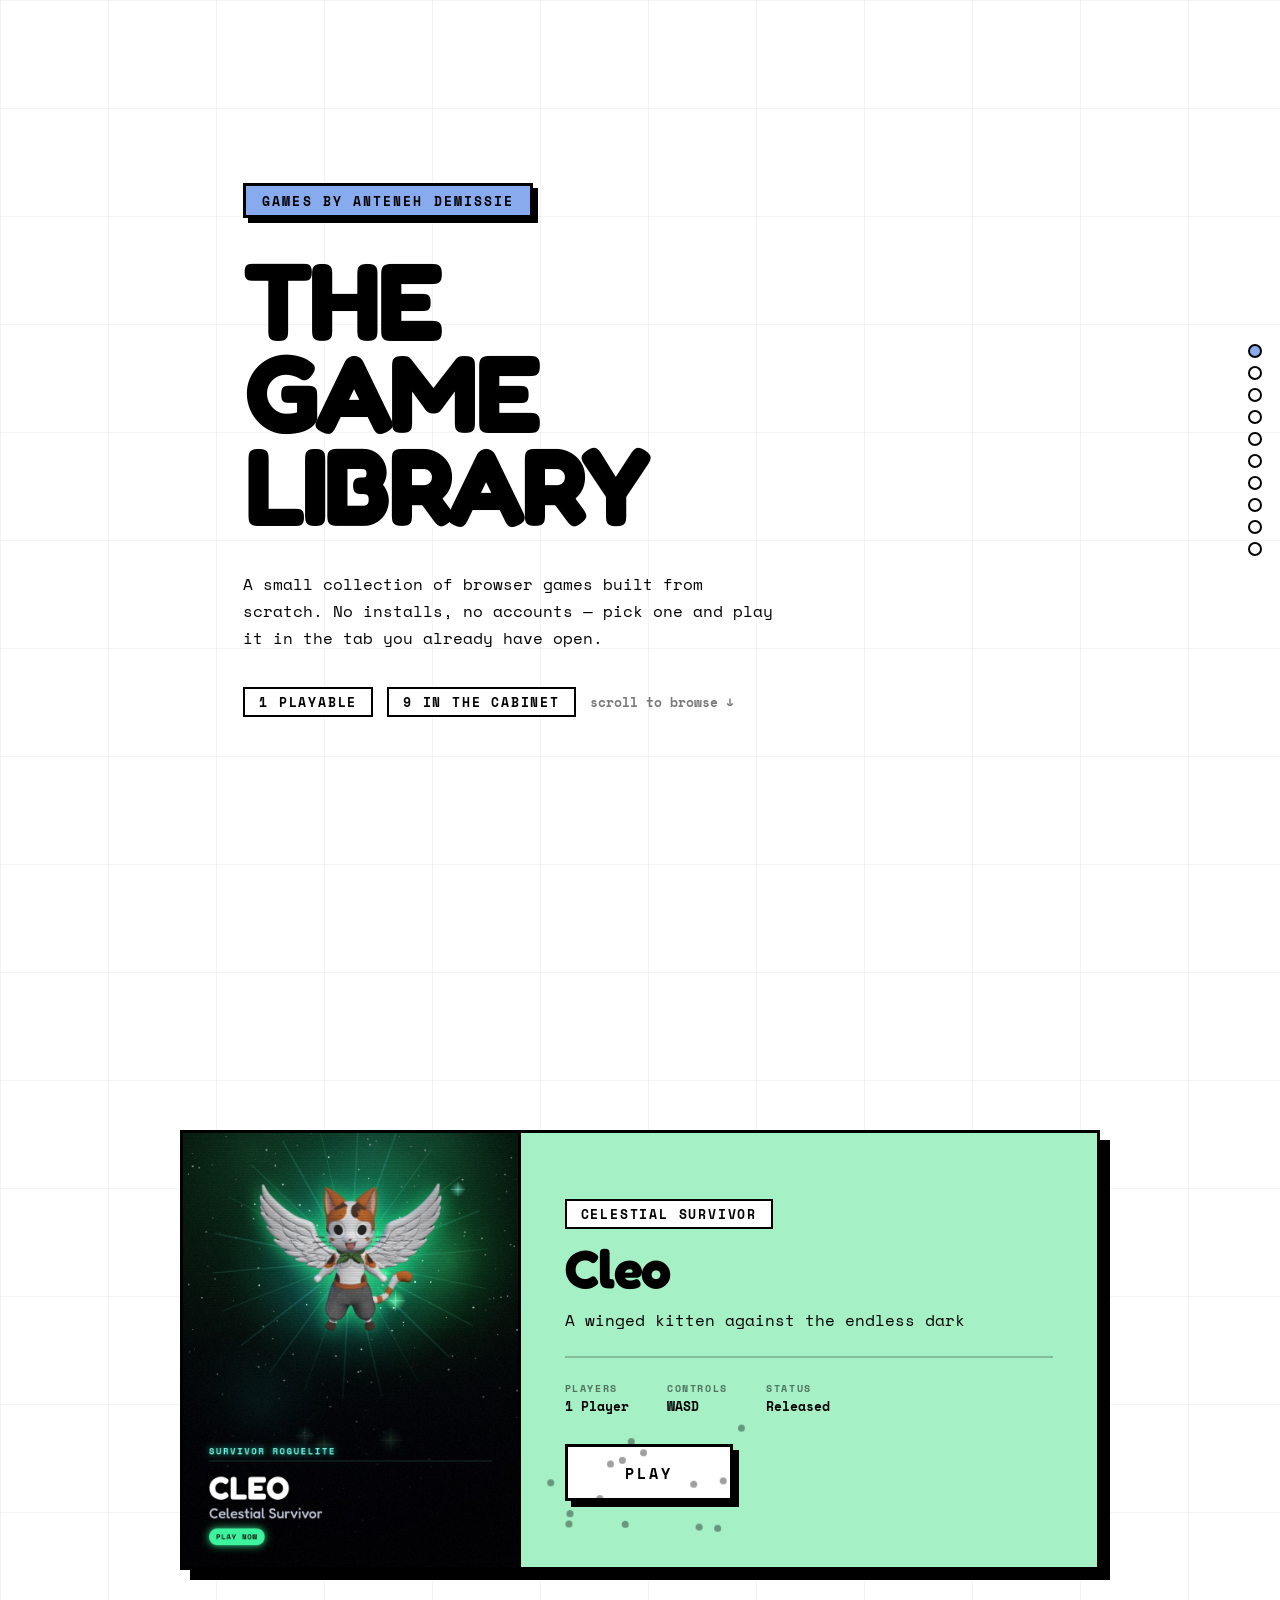
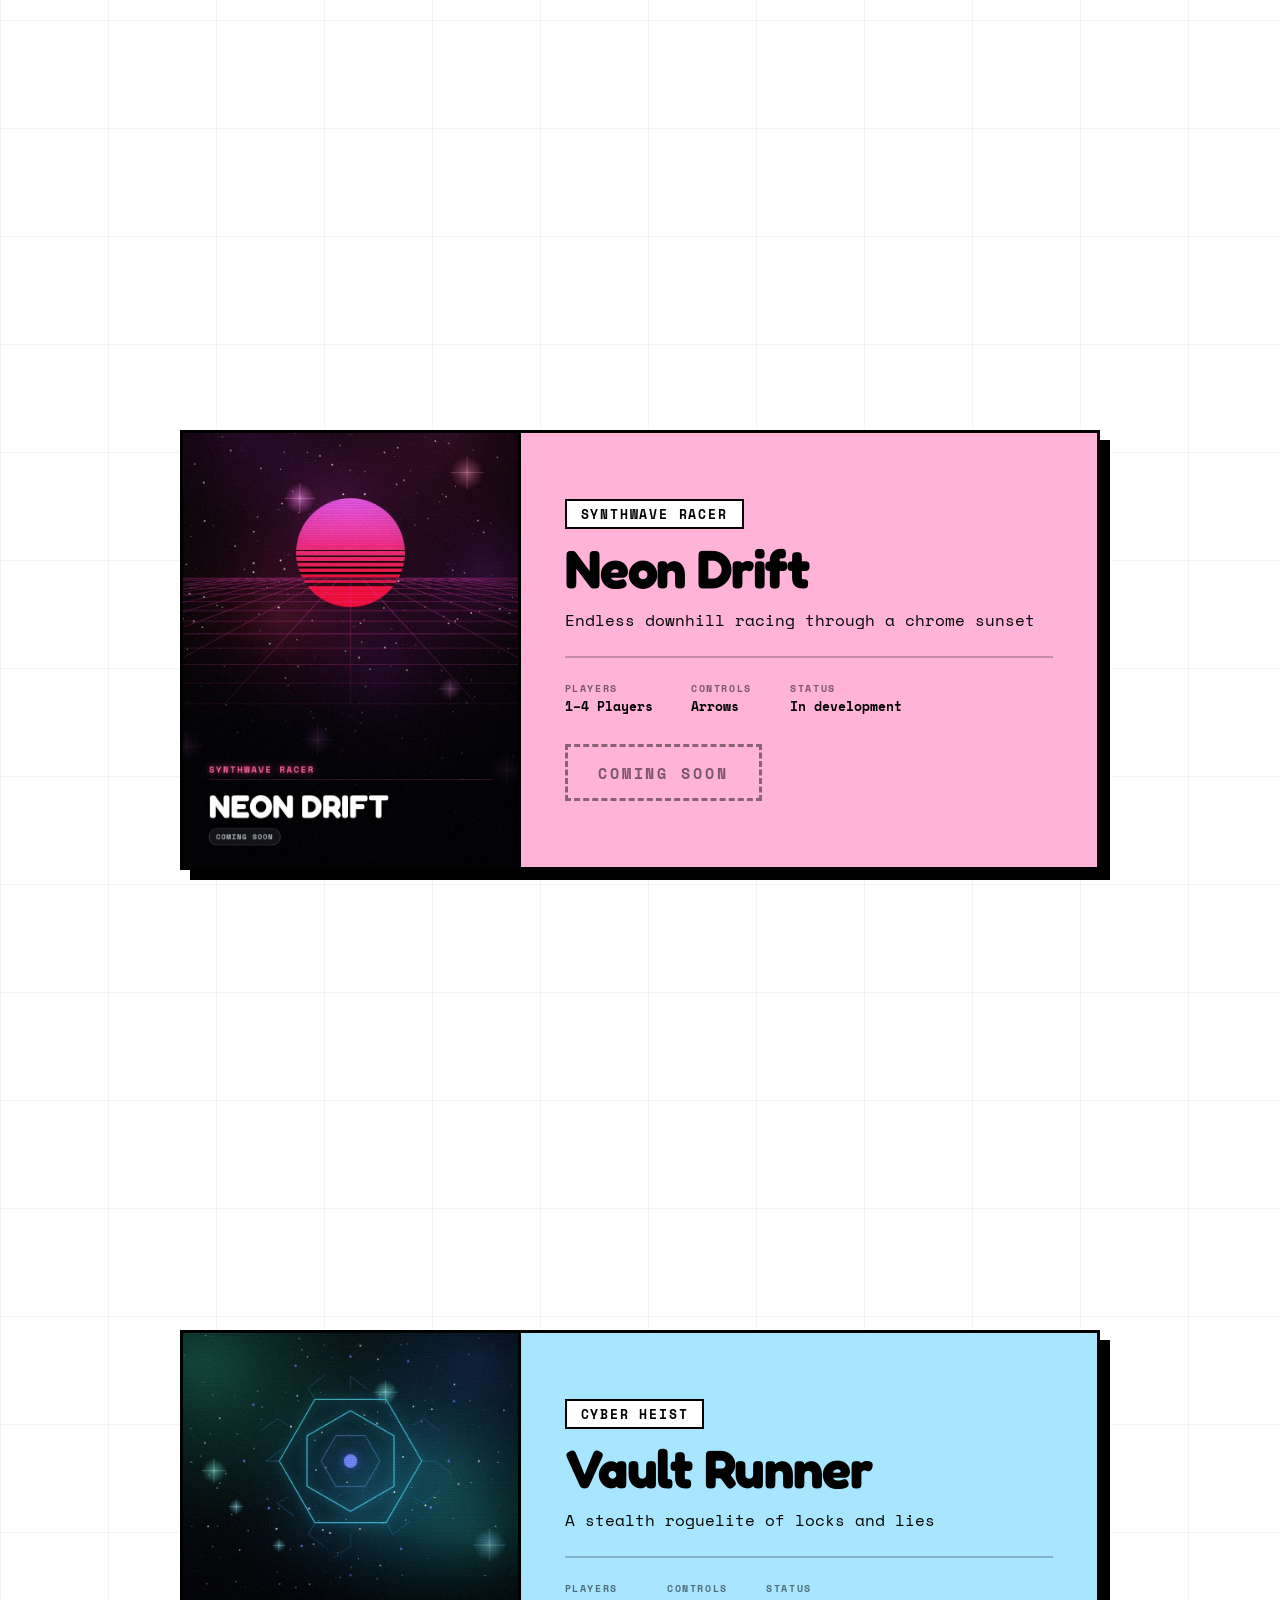
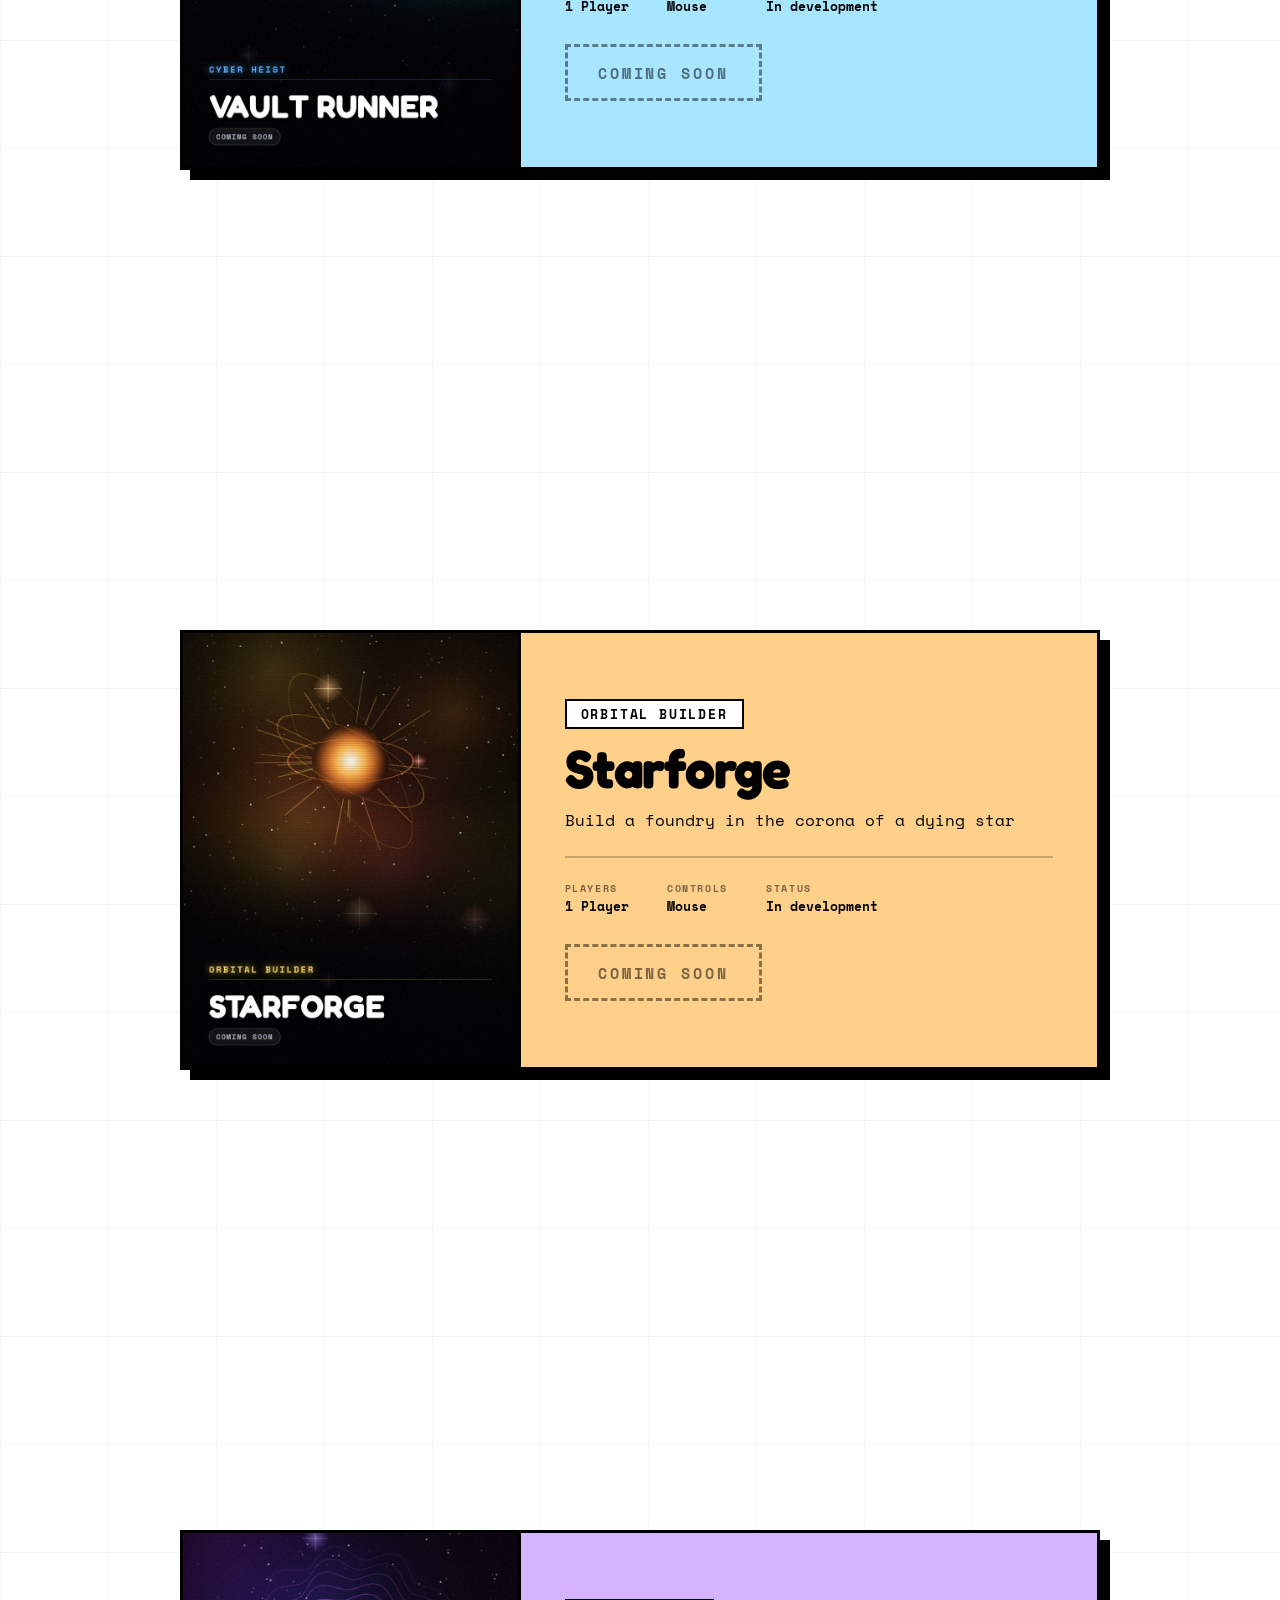
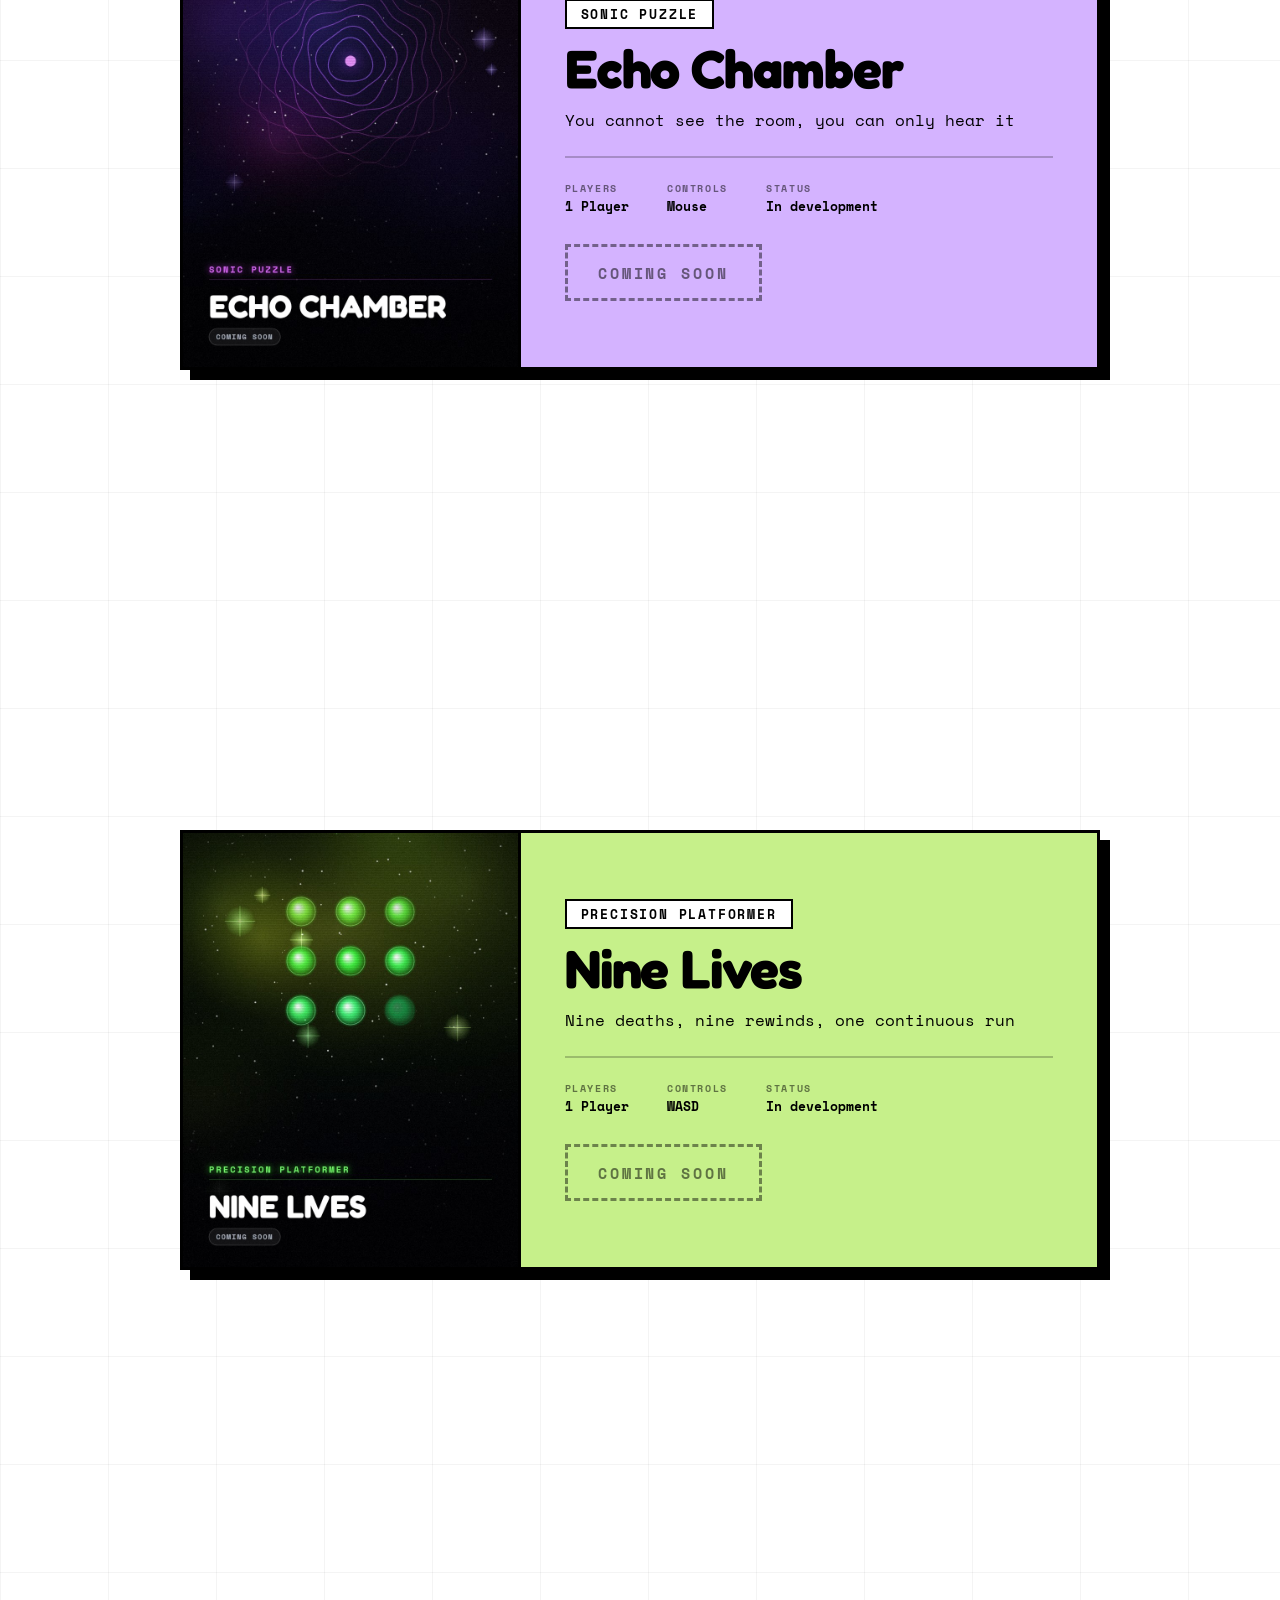
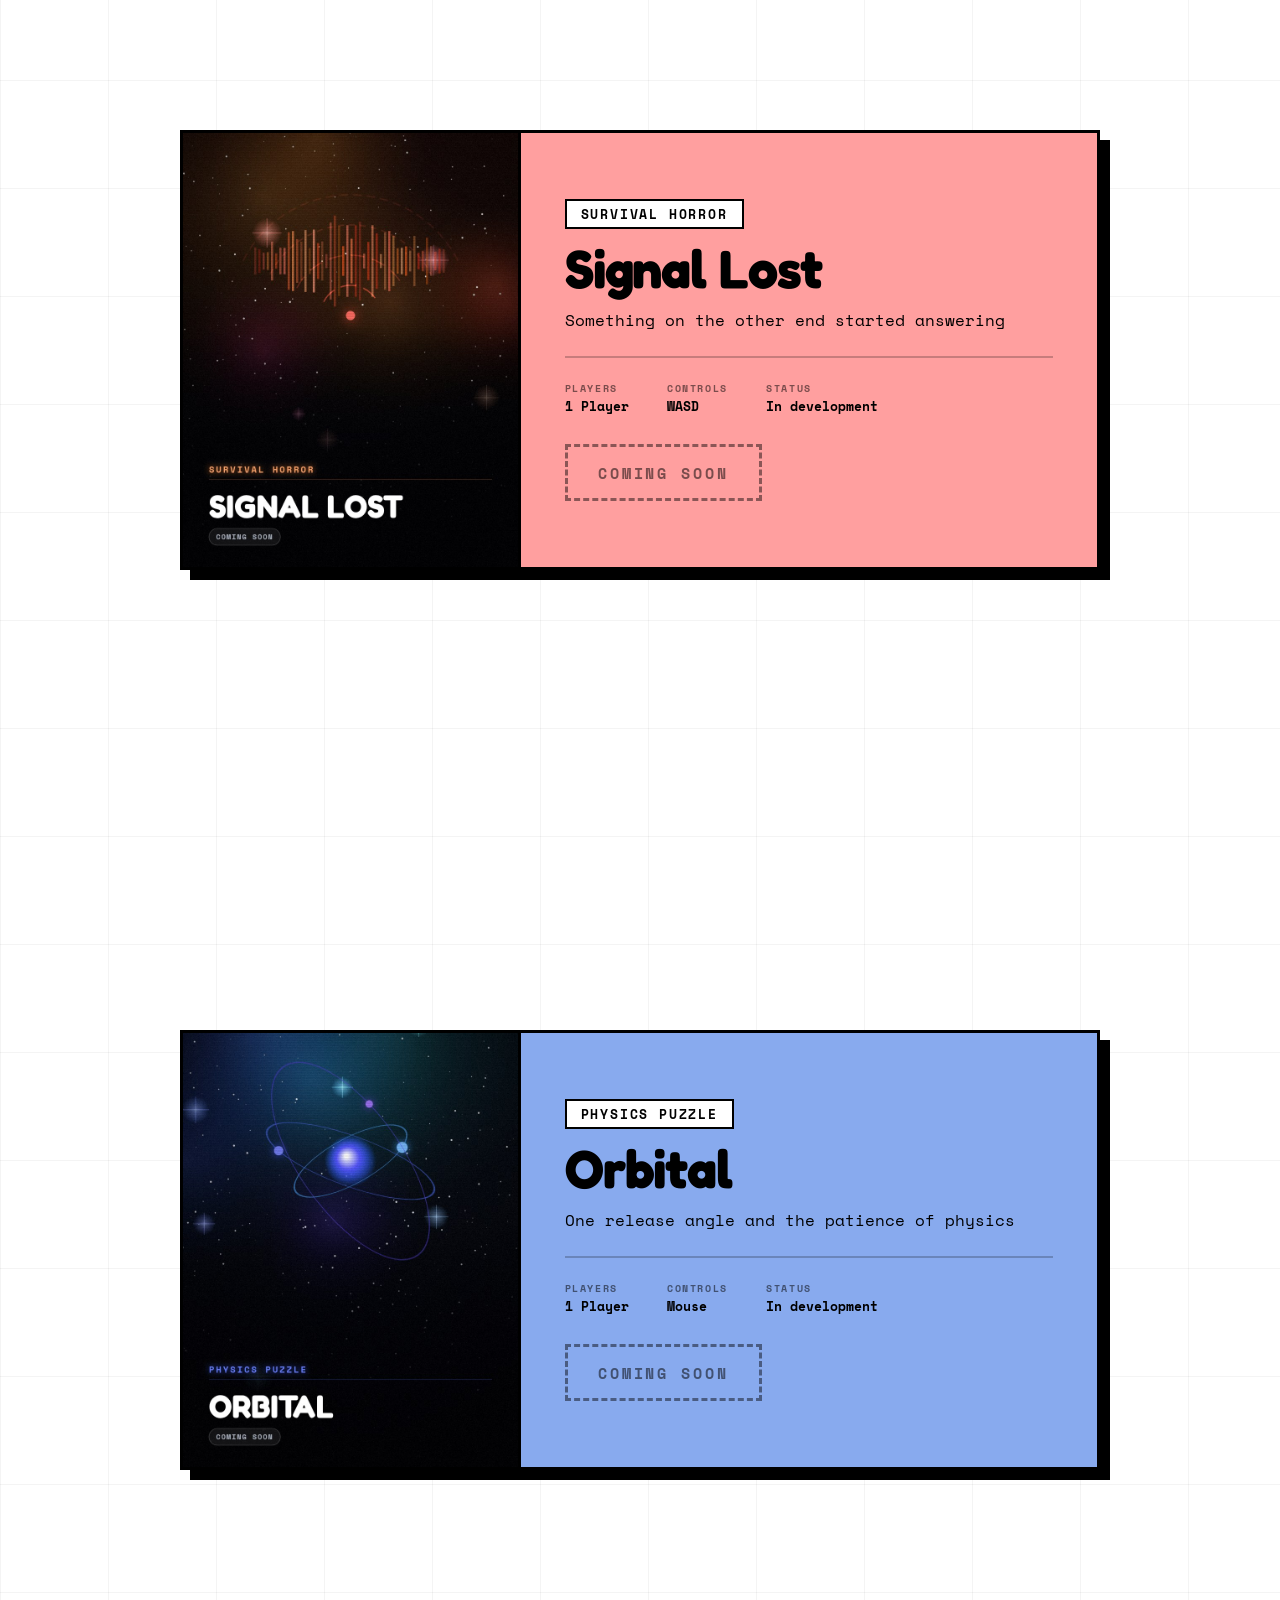
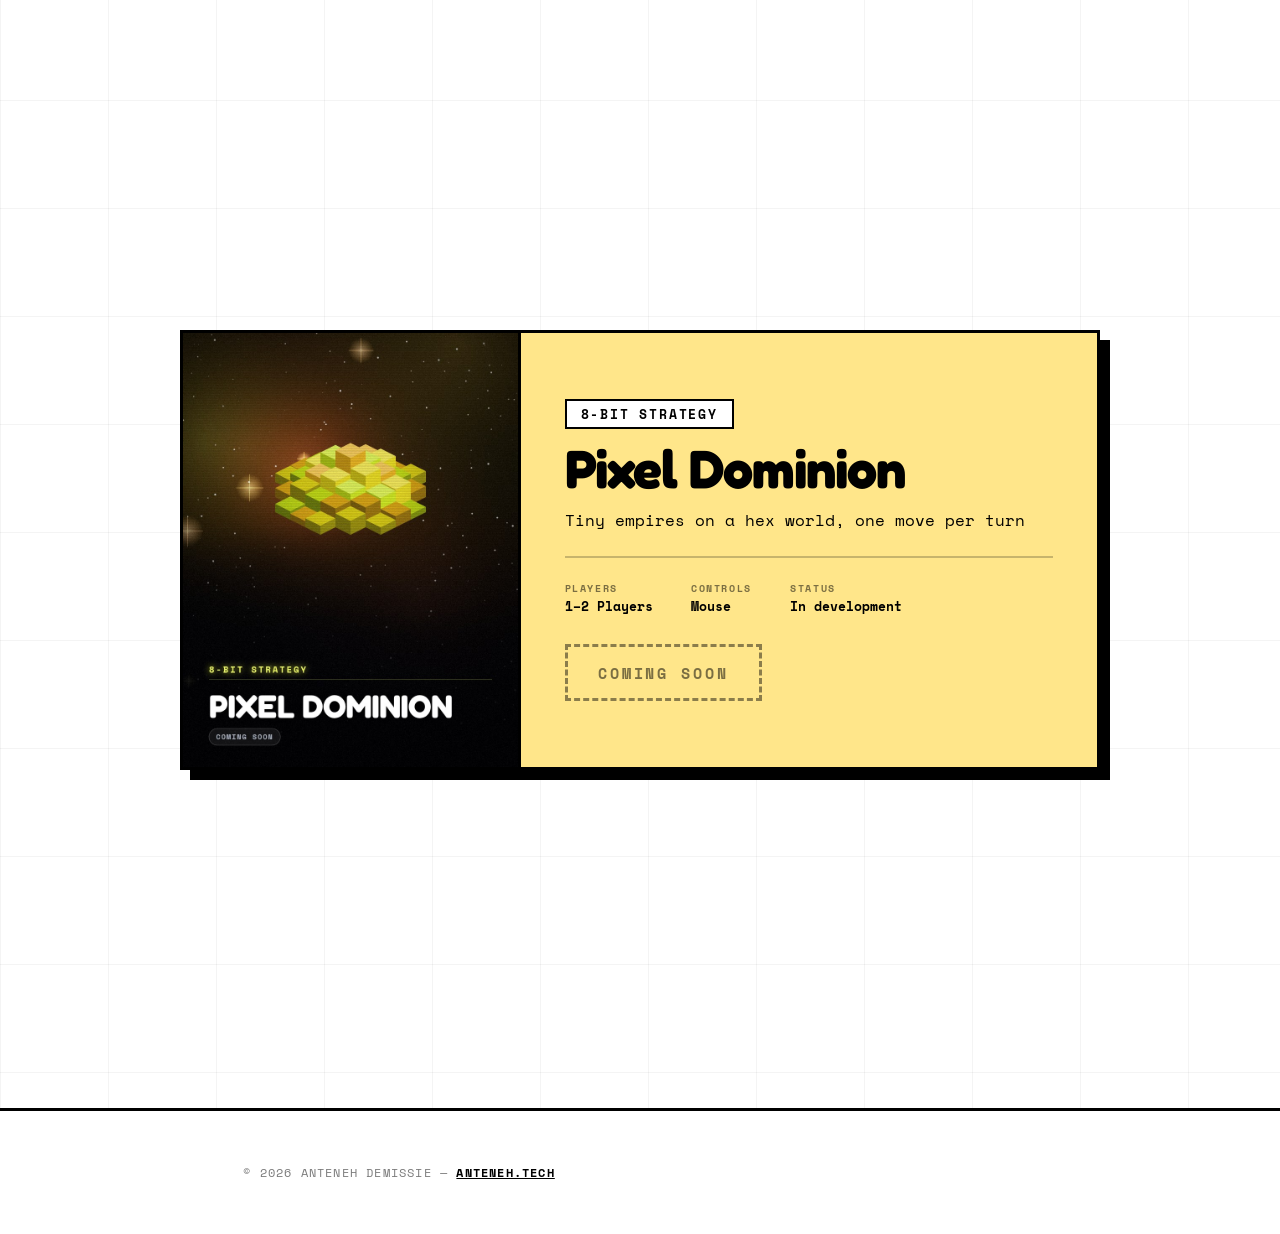
==== commit 86a34d93: "Changed "Survivor Roguelite" to "Celestial Survivor"" ====
--- a/index.html
+++ b/index.html
@@ -68,7 +68,7 @@
                width="800" height="1200" loading="eager" decoding="async">
         </div>
         <div class="card__body">
-          <p class="chip">Survivor Roguelite</p>
+          <p class="chip">Celestial Survivor</p>
           <h2 class="card__title" id="title-bonk">Cleo</h2>
           <p class="card__tagline">A winged kitten against the endless dark</p>
           <div class="card__rule" role="presentation"></div>
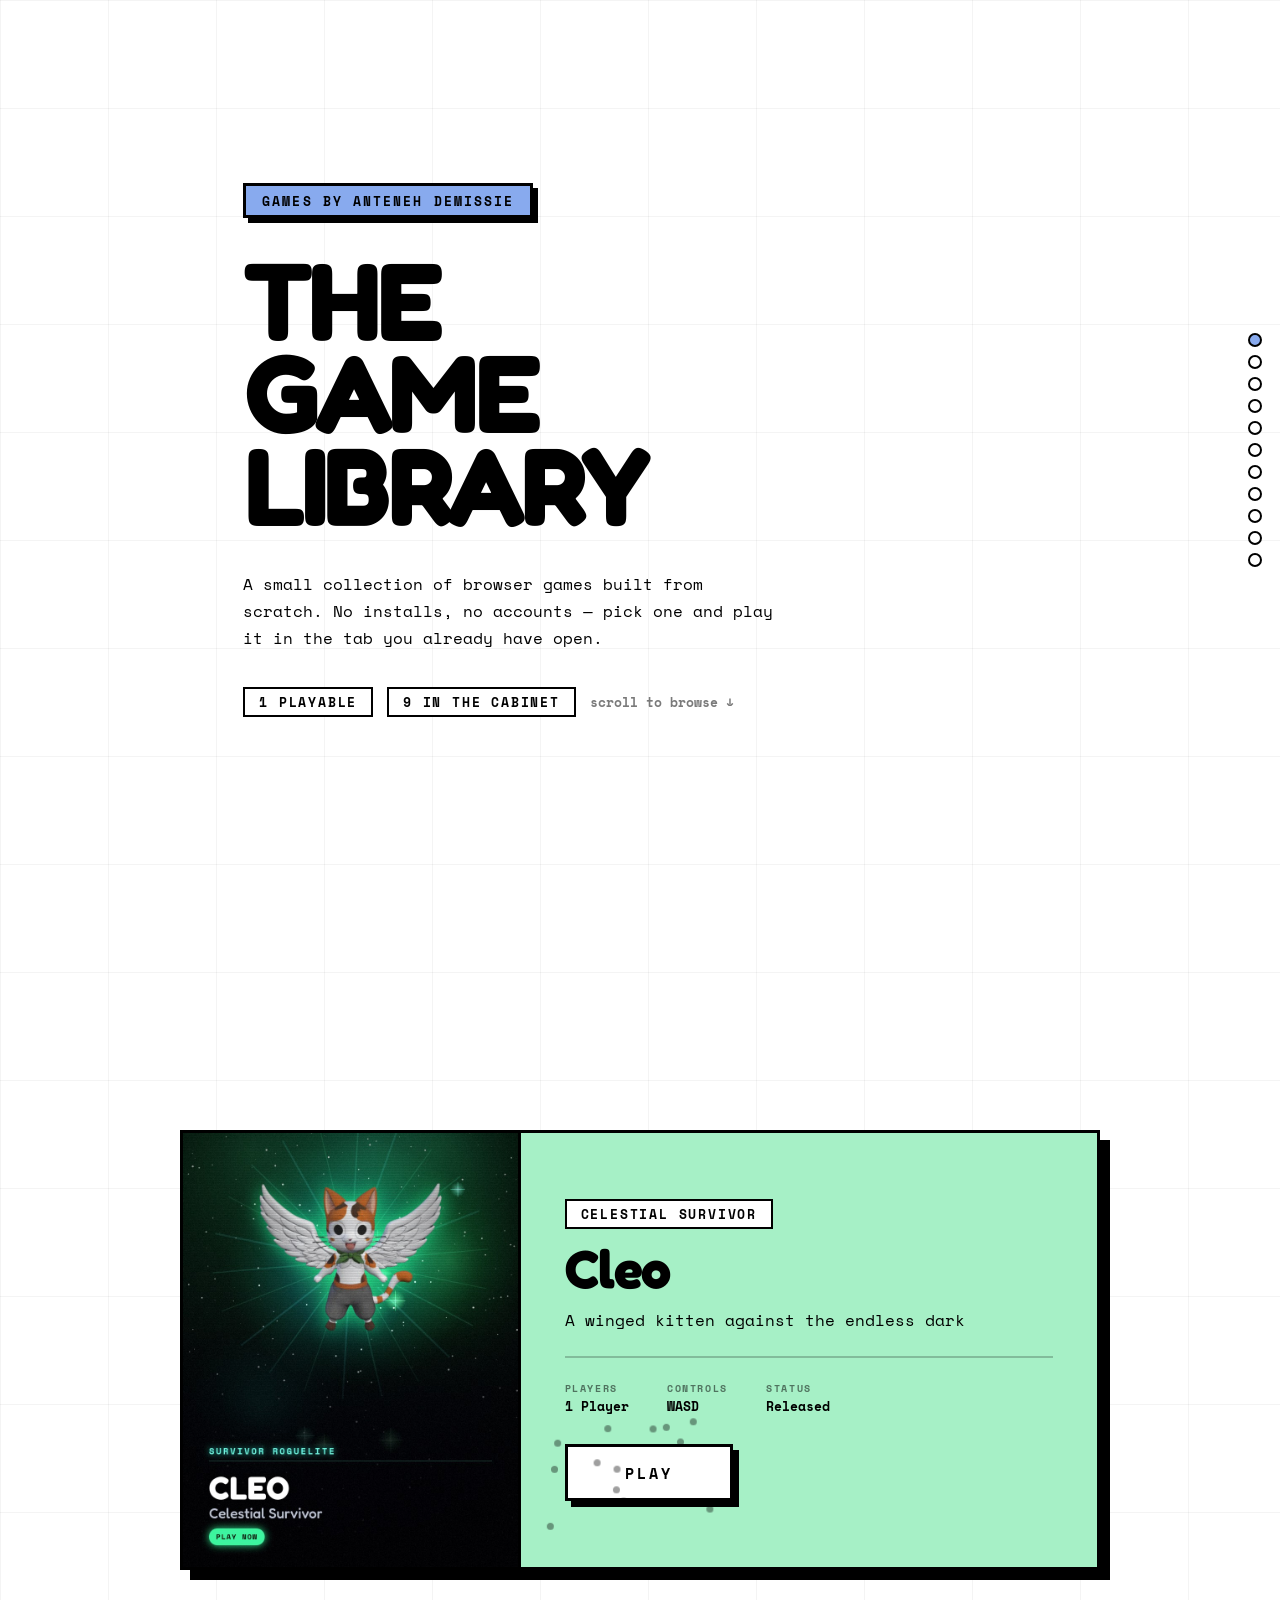
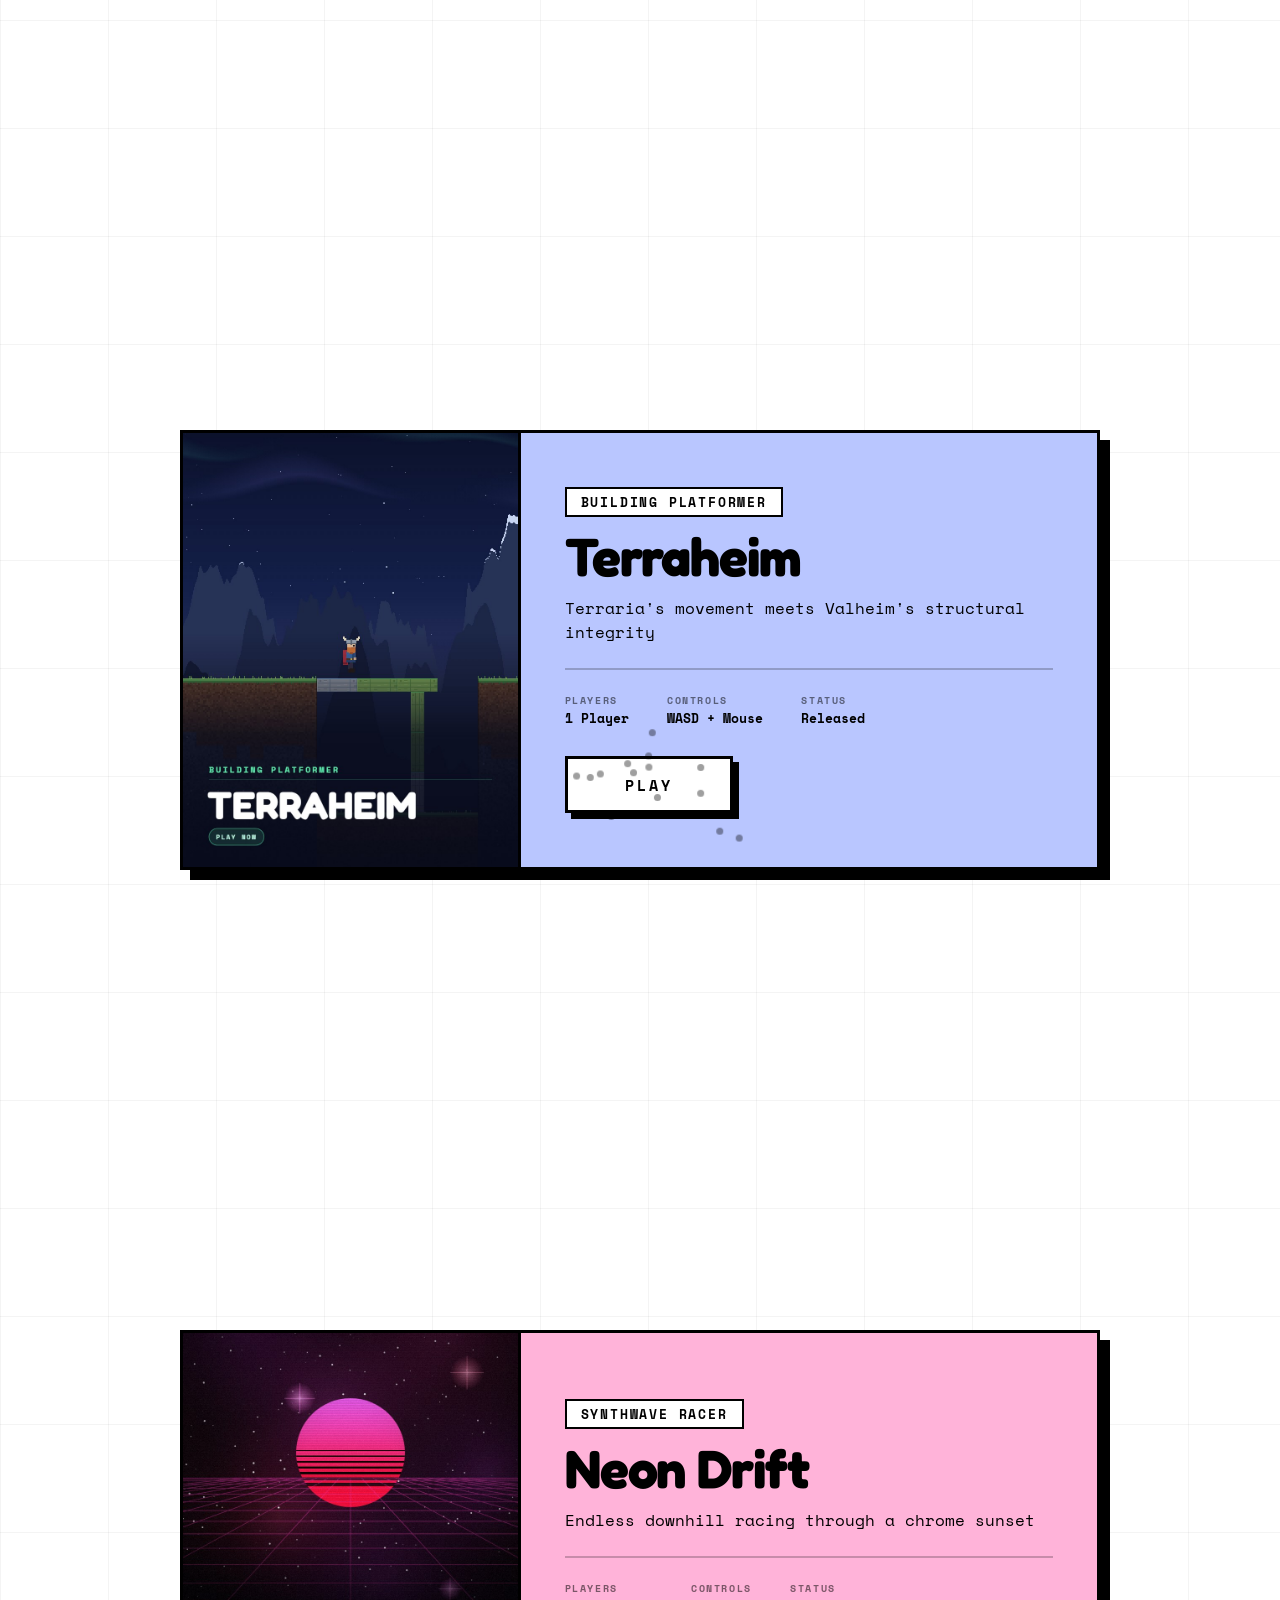
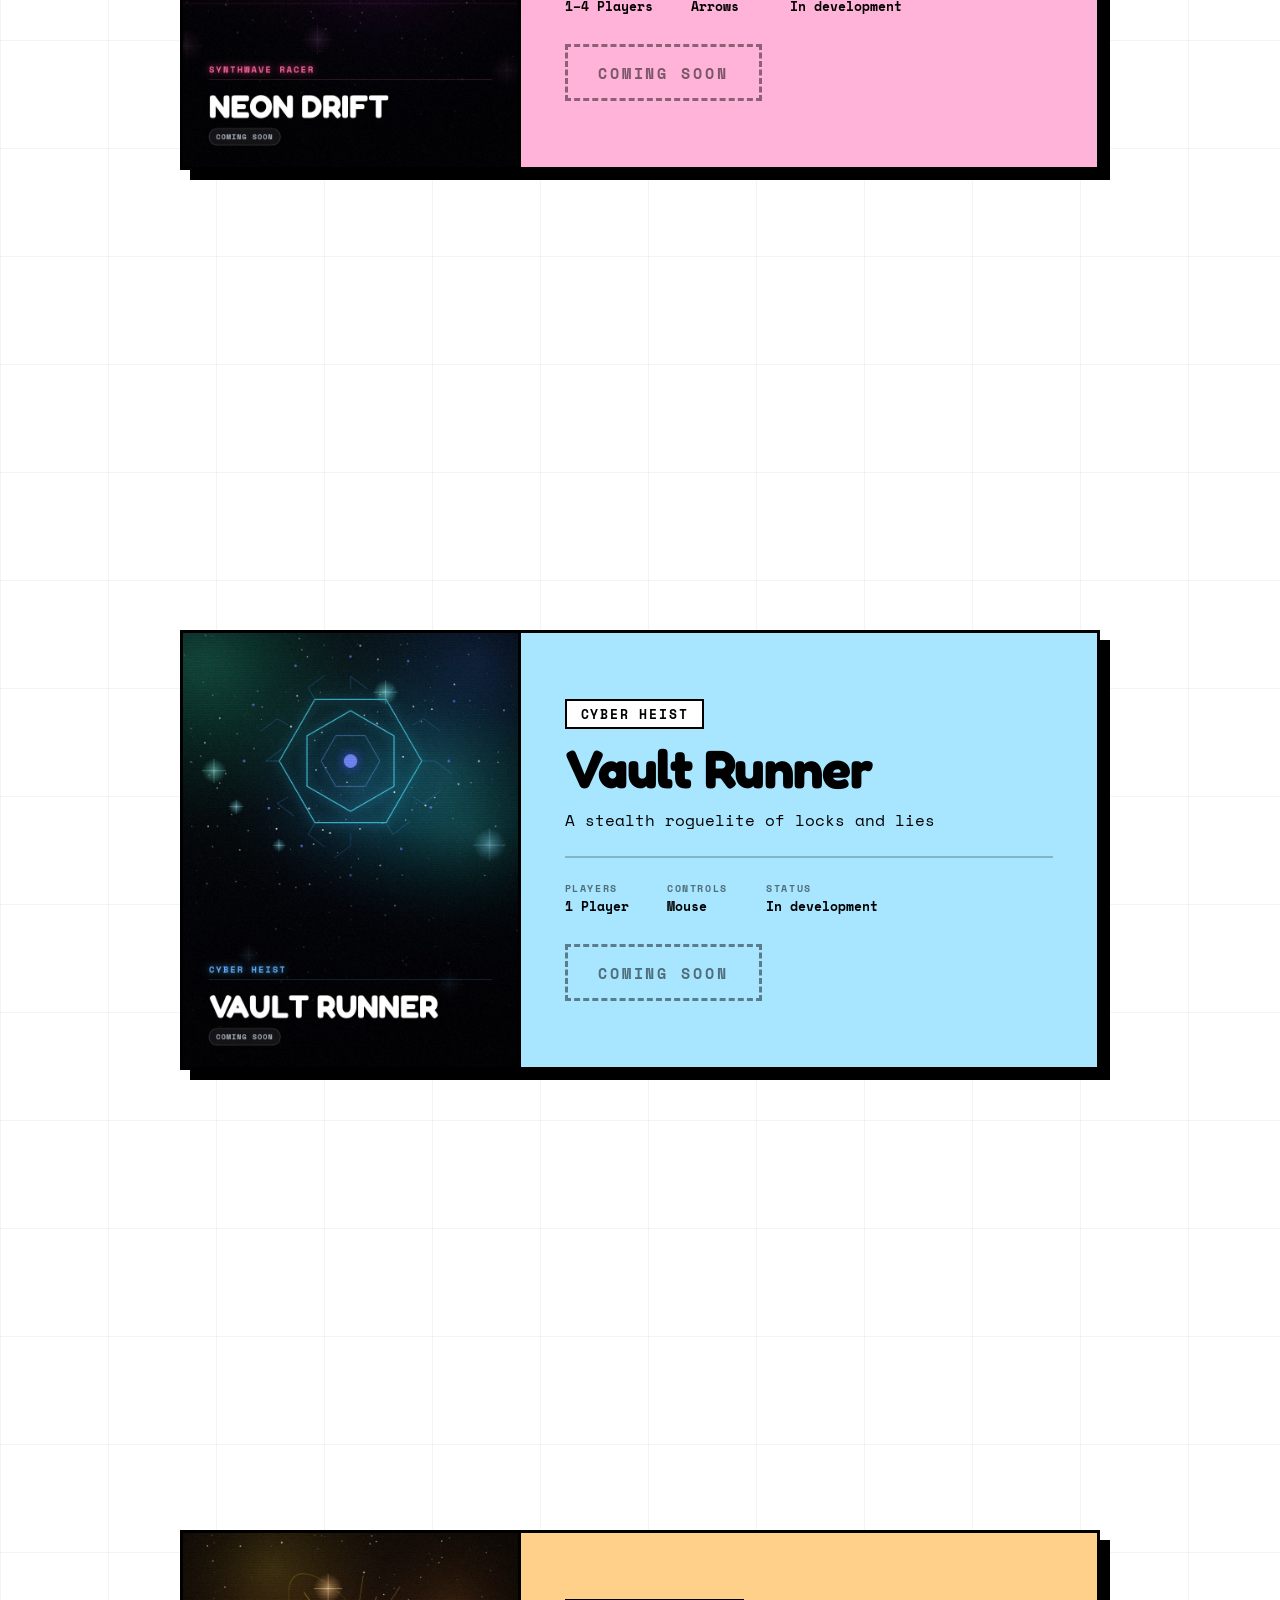
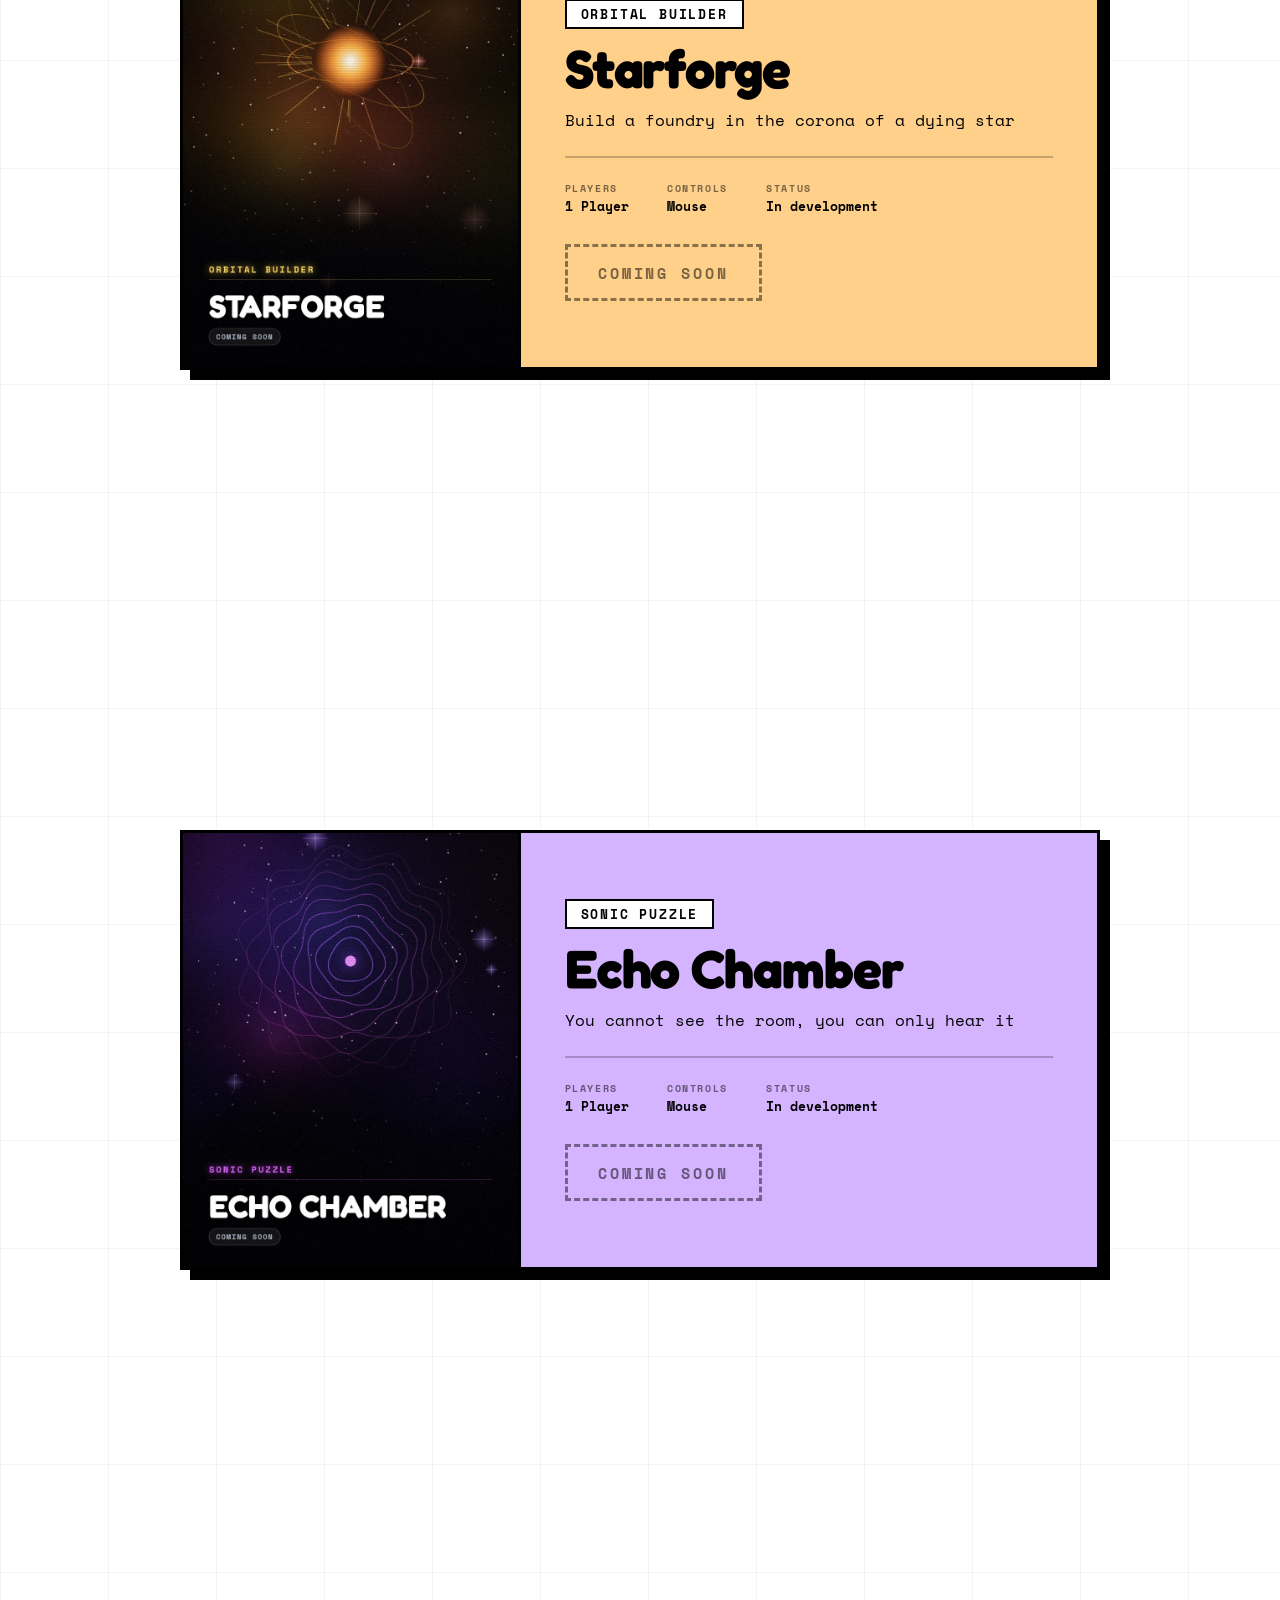
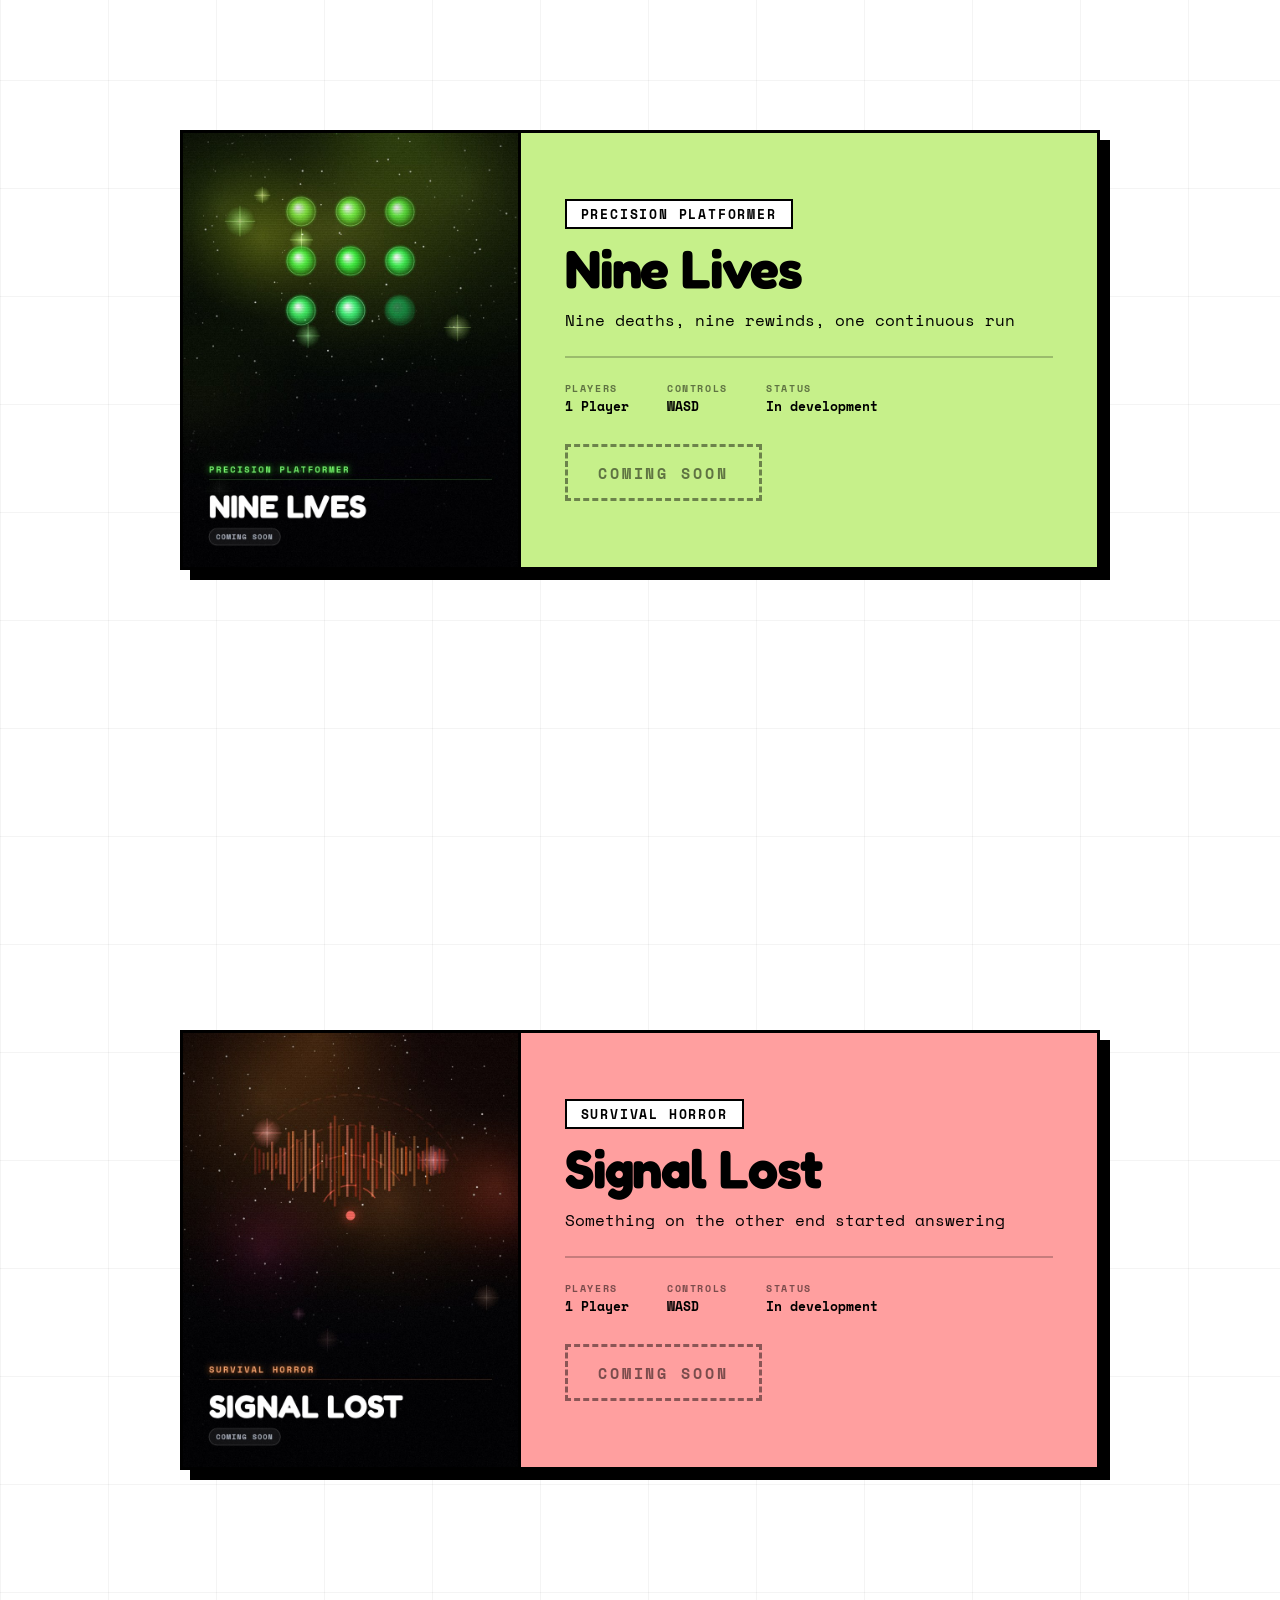
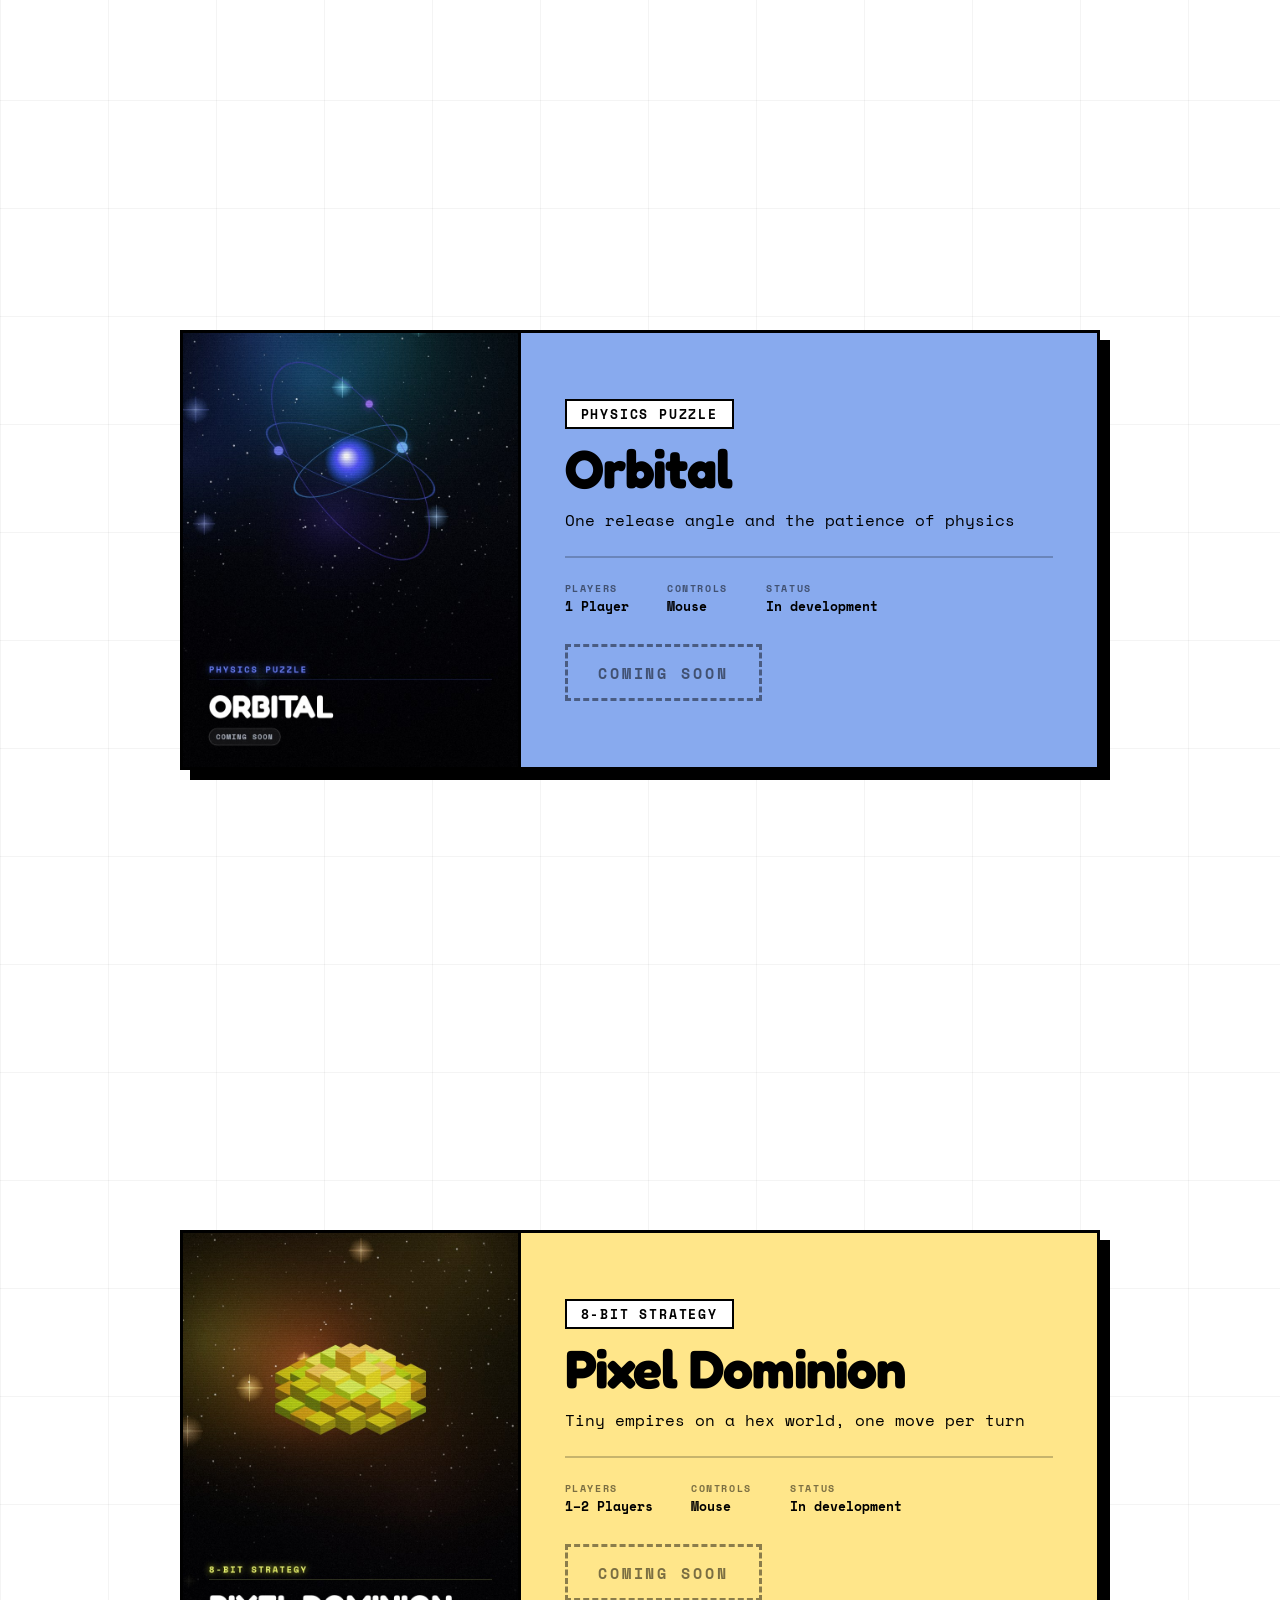
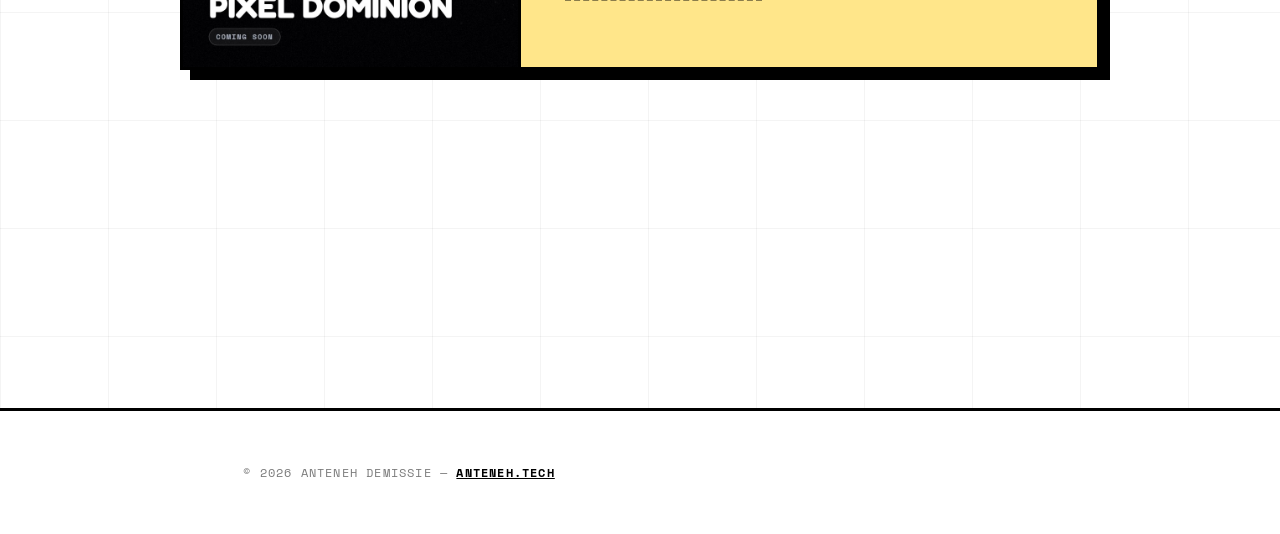
==== commit c6b7a784: "Add Terraheim: Terraria movement x Valheim structural integrity A 2D building platformer. The player" ====
--- a/index.html
+++ b/index.html
@@ -47,6 +47,7 @@
   <ul>
       <li><button type="button" aria-current="true" aria-label="Go to introduction"></button></li>
       <li><button type="button" aria-current="false" aria-label="Go to Cleo"></button></li>
+      <li><button type="button" aria-current="false" aria-label="Go to Terraheim"></button></li>
       <li><button type="button" aria-current="false" aria-label="Go to Neon Drift"></button></li>
       <li><button type="button" aria-current="false" aria-label="Go to Vault Runner"></button></li>
       <li><button type="button" aria-current="false" aria-label="Go to Starforge"></button></li>
@@ -81,6 +82,26 @@
         </div>
       </article>
     </section>
+    <section class="scene" id="game-terraheim" aria-labelledby="title-terraheim">
+      <article class="card" style="--accent: #B9C6FF">
+        <div class="card__art">
+          <img src="covers/terraheim.jpg" alt="Cover art for Terraheim"
+               width="800" height="1200" loading="lazy" decoding="async">
+        </div>
+        <div class="card__body">
+          <p class="chip">Building Platformer</p>
+          <h2 class="card__title" id="title-terraheim">Terraheim</h2>
+          <p class="card__tagline">Terraria's movement meets Valheim's structural integrity</p>
+          <div class="card__rule" role="presentation"></div>
+          <dl class="card__meta">
+            <div><dt>Players</dt><dd>1 Player</dd></div>
+            <div><dt>Controls</dt><dd>WASD + Mouse</dd></div>
+            <div><dt>Status</dt><dd>Released</dd></div>
+          </dl>
+          <div class="card__actions"><a class="magnetize" href="/terraheim/"><span class="magnetize__label">Play</span><span class="visually-hidden"> Terraheim</span></a></div>
+        </div>
+      </article>
+    </section>
     <section class="scene" id="game-neon-drift" aria-labelledby="title-neon-drift">
       <article class="card" style="--accent: #FFB3D9">
         <div class="card__art">
